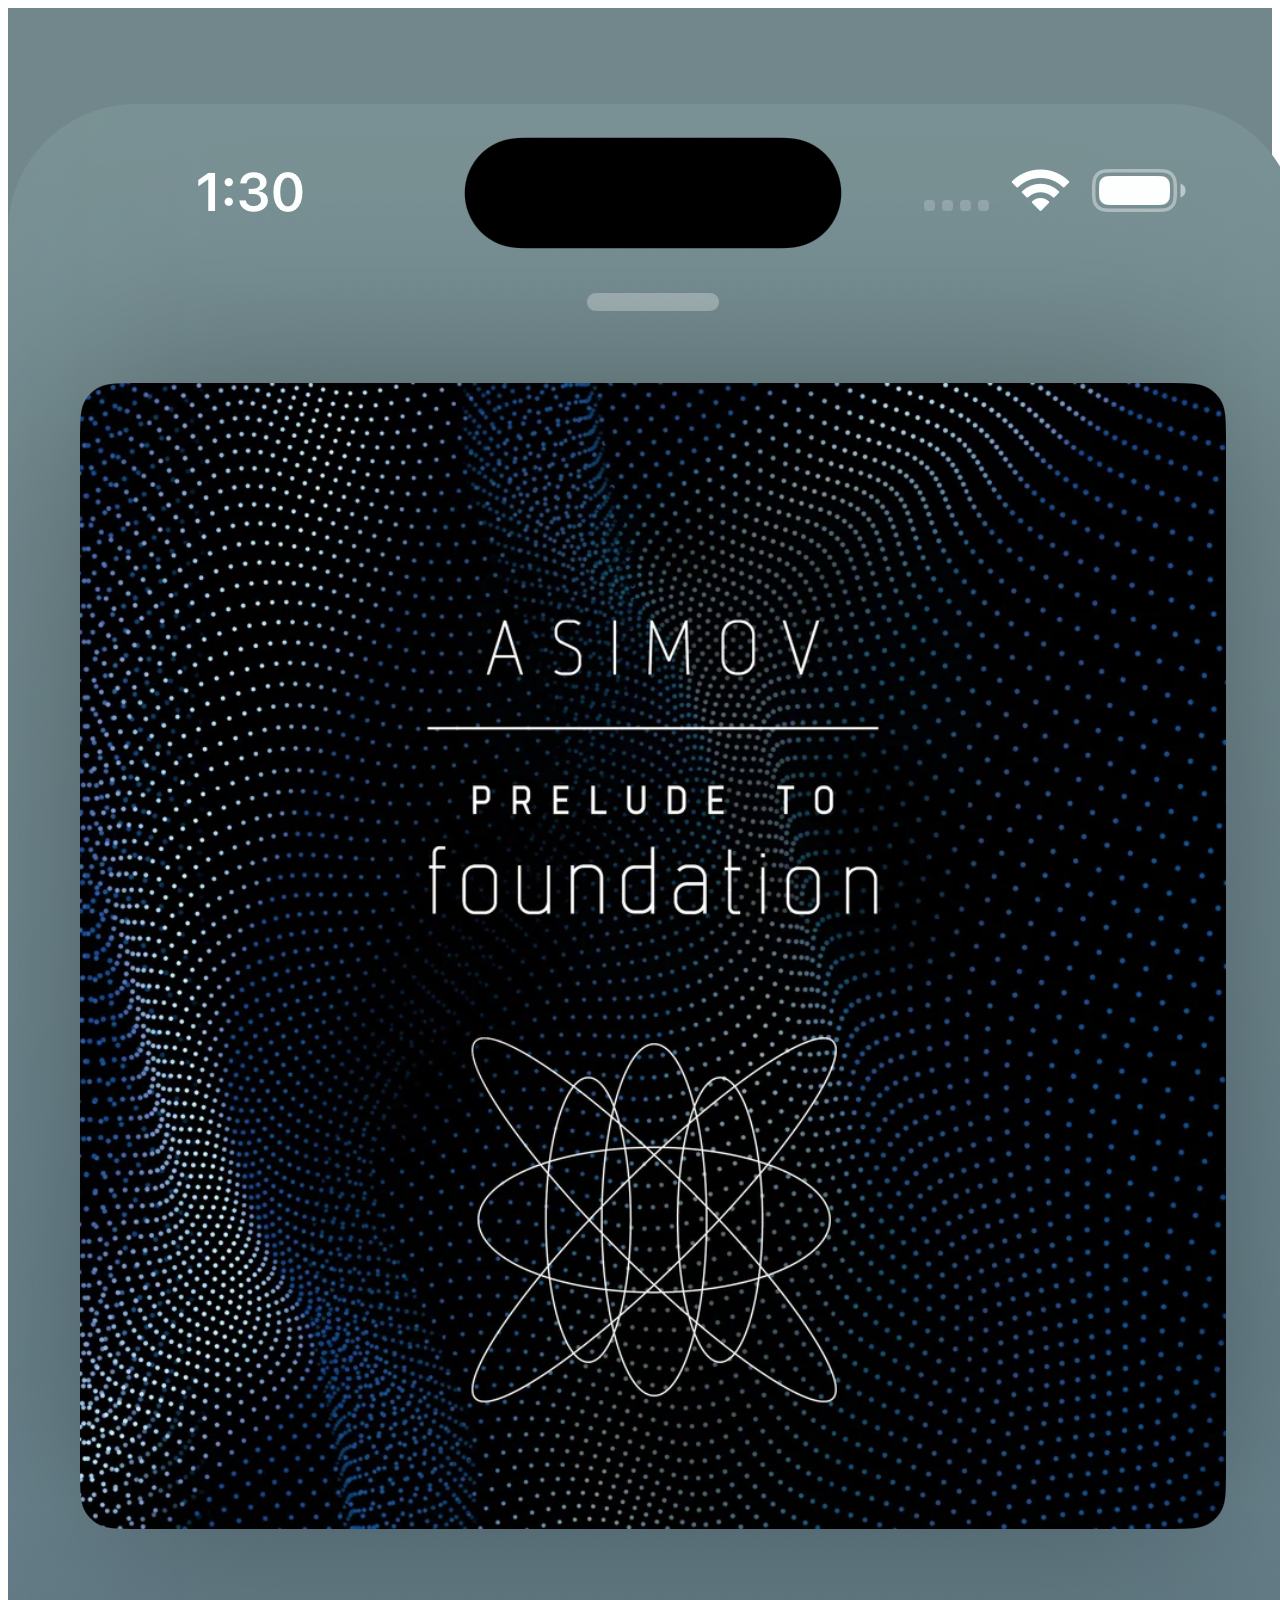
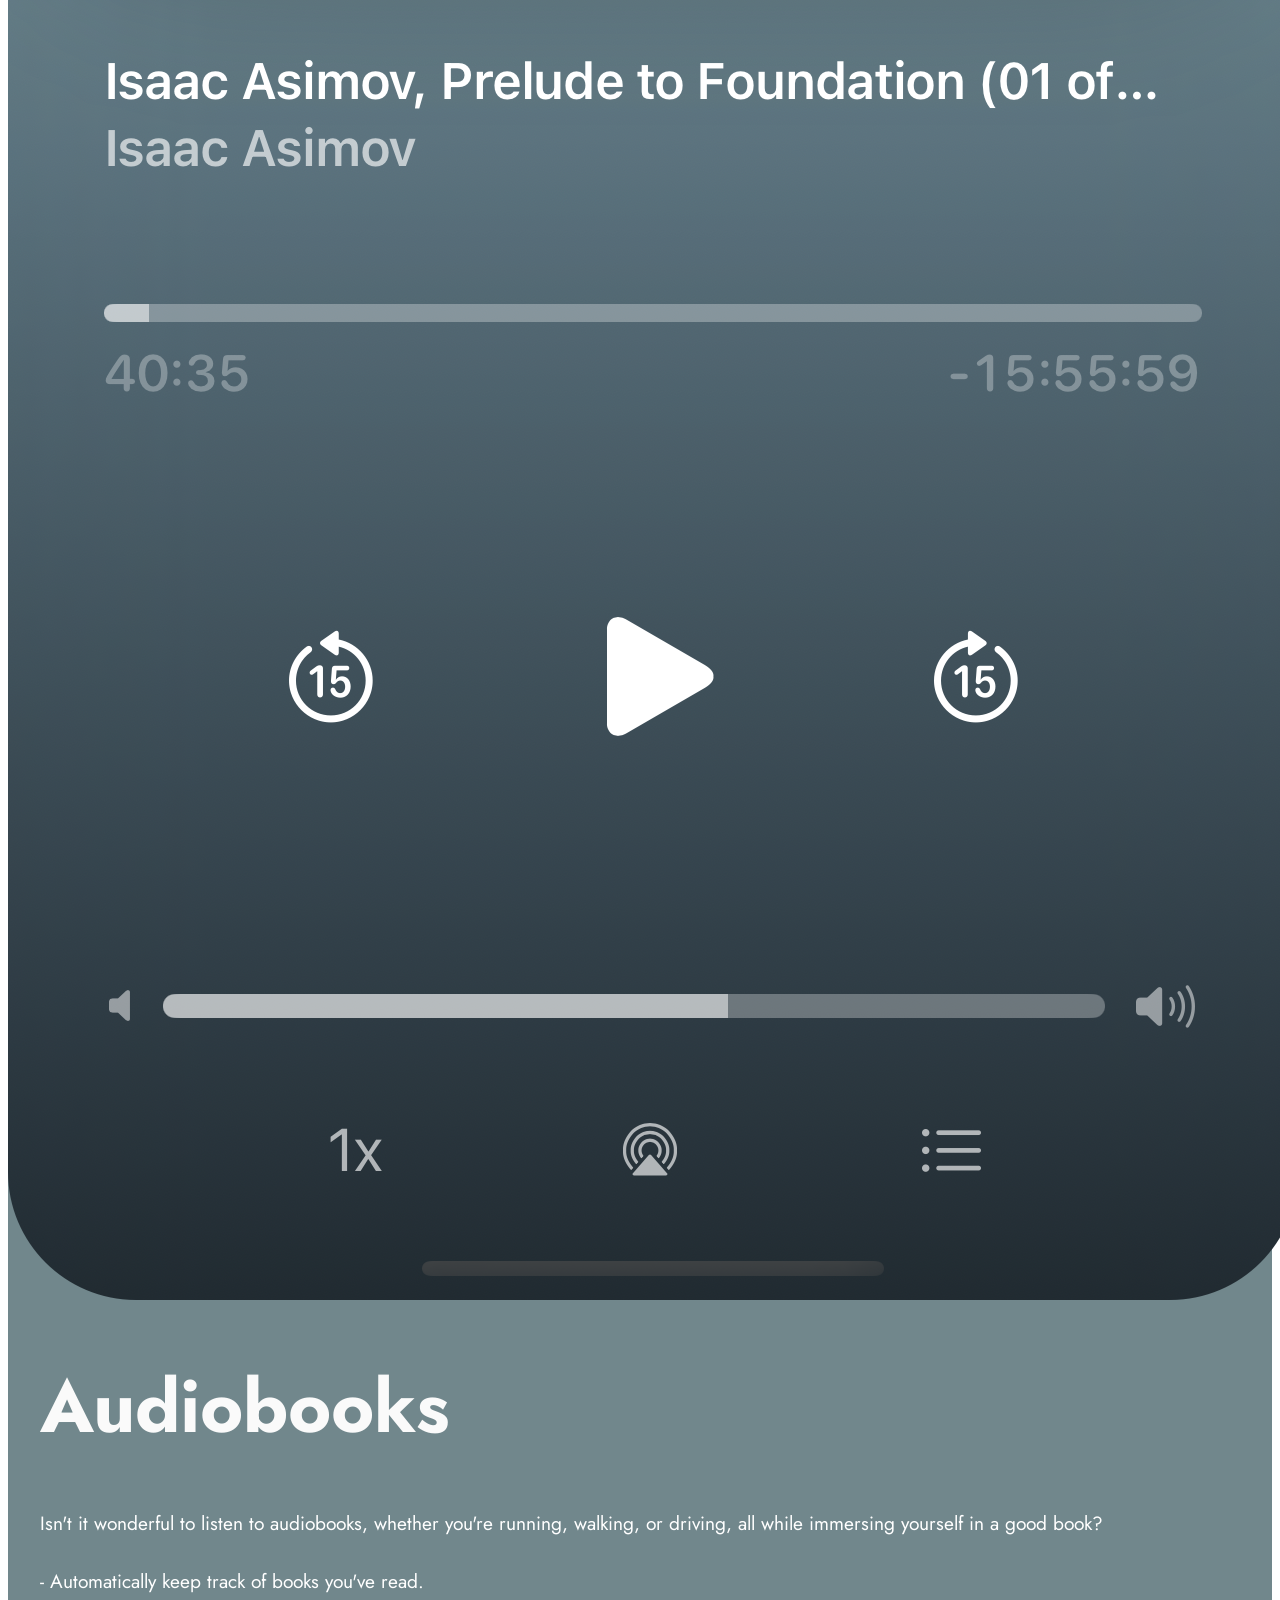
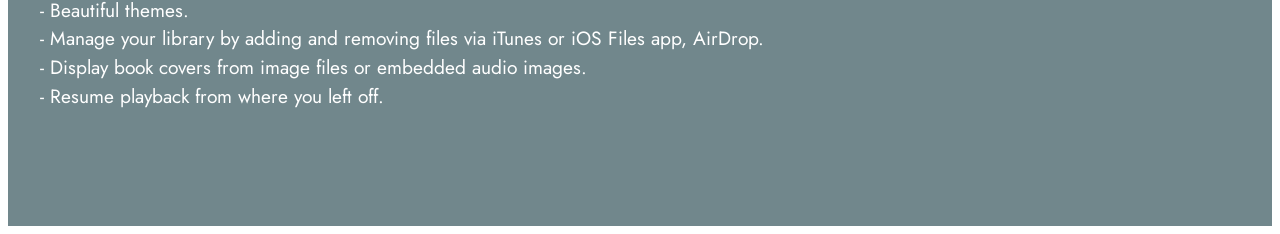
==== index.html @ d9edec8a "Init" ====
<!DOCTYPE html>
<html  >
<head>
  <!-- Site made with Mobirise Website Builder v5.8.4, https://mobirise.com -->
  <meta charset="UTF-8">
  <meta http-equiv="X-UA-Compatible" content="IE=edge">
  <meta name="generator" content="Mobirise v5.8.4, mobirise.com">
  <meta name="viewport" content="width=device-width, initial-scale=1, minimum-scale=1">
  <meta name="description" content="">


  <title>Audiobooks</title>
  <link rel="stylesheet" href="assets/bootstrap/css/bootstrap.min.css">
  <link rel="stylesheet" href="assets/bootstrap/css/bootstrap-grid.min.css">
  <link rel="stylesheet" href="assets/bootstrap/css/bootstrap-reboot.min.css">
  <link rel="stylesheet" href="assets/theme/css/style.css">
  <link rel="preload" href="https://fonts.googleapis.com/css2?family=Jost:ital,wght@0,400;0,700;1,400;1,700&display=swap&display=swap" as="style" onload="this.onload=null;this.rel='stylesheet'">
  <noscript><link rel="stylesheet" href="https://fonts.googleapis.com/css2?family=Jost:ital,wght@0,400;0,700;1,400;1,700&display=swap&display=swap"></noscript>
  <link rel="preload" as="style" href="assets/mobirise/css/mbr-additional.css"><link rel="stylesheet" href="assets/mobirise/css/mbr-additional.css" type="text/css">




</head>
<body>

  <section data-bs-version="5.1" class="header11 cid-tUPHdvhe14" id="header11-1">






    <div class="container">
        <div class="row justify-content-center">
            <div class="col-12 col-md-6 image-wrapper">
                <img class="w-100" src="assets/images/image-3.jpg" alt="Mobirise Website Builder">
            </div>
            <div class="col-12 col-md">
                <div class="text-wrapper text-center">
                    <h1 class="mbr-section-title mbr-fonts-style mb-3 display-1">
                        <strong>Audiobooks</strong></h1>
                    <p class="mbr-text mbr-fonts-style display-7">Isn't it wonderful to listen to audiobooks, whether you're running, walking, or driving, all while immersing yourself in a good book?<br><br>- Automatically keep track of books you've read.<br>- Beautiful themes.<br>- Manage your library by adding and removing files via iTunes or iOS Files app, AirDrop.<br>- Display book covers from image files or embedded audio images.<br>- Resume playback from where you left off.<br></p>

                </div>
            </div>
        </div>
    </div>
  </section>
  <script src="assets/bootstrap/js/bootstrap.bundle.min.js"></script>  <script src="assets/smoothscroll/smooth-scroll.js"></script>  <script src="assets/ytplayer/index.js"></script>  <script src="assets/theme/js/script.js"></script>


</body>
</html>
---- assets/mobirise/css/mbr-additional.css ----
body {
  font-family: Jost;
}
.display-1 {
  font-family: 'Jost', sans-serif;
  font-size: 4.6rem;
  line-height: 1.1;
}
.display-1 > .mbr-iconfont {
  font-size: 5.75rem;
}
.display-2 {
  font-family: 'Jost', sans-serif;
  font-size: 3rem;
  line-height: 1.1;
}
.display-2 > .mbr-iconfont {
  font-size: 3.75rem;
}
.display-4 {
  font-family: 'Jost', sans-serif;
  font-size: 1.1rem;
  line-height: 1.5;
}
.display-4 > .mbr-iconfont {
  font-size: 1.375rem;
}
.display-5 {
  font-family: 'Jost', sans-serif;
  font-size: 2rem;
  line-height: 1.5;
}
.display-5 > .mbr-iconfont {
  font-size: 2.5rem;
}
.display-7 {
  font-family: 'Jost', sans-serif;
  font-size: 1.2rem;
  line-height: 1.5;
}
.display-7 > .mbr-iconfont {
  font-size: 1.5rem;
}
/* ---- Fluid typography for mobile devices ---- */
/* 1.4 - font scale ratio ( bootstrap == 1.42857 ) */
/* 100vw - current viewport width */
/* (48 - 20)  48 == 48rem == 768px, 20 == 20rem == 320px(minimal supported viewport) */
/* 0.65 - min scale variable, may vary */
@media (max-width: 992px) {
  .display-1 {
    font-size: 3.68rem;
  }
}
@media (max-width: 768px) {
  .display-1 {
    font-size: 3.22rem;
    font-size: calc( 2.26rem + (4.6 - 2.26) * ((100vw - 20rem) / (48 - 20)));
    line-height: calc( 1.1 * (2.26rem + (4.6 - 2.26) * ((100vw - 20rem) / (48 - 20))));
  }
  .display-2 {
    font-size: 2.4rem;
    font-size: calc( 1.7rem + (3 - 1.7) * ((100vw - 20rem) / (48 - 20)));
    line-height: calc( 1.3 * (1.7rem + (3 - 1.7) * ((100vw - 20rem) / (48 - 20))));
  }
  .display-4 {
    font-size: 0.88rem;
    font-size: calc( 1.0350000000000001rem + (1.1 - 1.0350000000000001) * ((100vw - 20rem) / (48 - 20)));
    line-height: calc( 1.4 * (1.0350000000000001rem + (1.1 - 1.0350000000000001) * ((100vw - 20rem) / (48 - 20))));
  }
  .display-5 {
    font-size: 1.6rem;
    font-size: calc( 1.35rem + (2 - 1.35) * ((100vw - 20rem) / (48 - 20)));
    line-height: calc( 1.4 * (1.35rem + (2 - 1.35) * ((100vw - 20rem) / (48 - 20))));
  }
  .display-7 {
    font-size: 0.96rem;
    font-size: calc( 1.07rem + (1.2 - 1.07) * ((100vw - 20rem) / (48 - 20)));
    line-height: calc( 1.4 * (1.07rem + (1.2 - 1.07) * ((100vw - 20rem) / (48 - 20))));
  }
}
/* Buttons */
.btn {
  padding: 0.6rem 1.2rem;
  border-radius: 4px;
}
.btn-sm {
  padding: 0.6rem 1.2rem;
  border-radius: 4px;
}
.btn-md {
  padding: 0.6rem 1.2rem;
  border-radius: 4px;
}
.btn-lg {
  padding: 1rem 2.6rem;
  border-radius: 4px;
}
.bg-primary {
  background-color: #6592e6 !important;
}
.bg-success {
  background-color: #40b0bf !important;
}
.bg-info {
  background-color: #47b5ed !important;
}
.bg-warning {
  background-color: #ffe161 !important;
}
.bg-danger {
  background-color: #ff9966 !important;
}
.btn-primary,
.btn-primary:active {
  background-color: #6592e6 !important;
  border-color: #6592e6 !important;
  color: #ffffff !important;
  box-shadow: 0 2px 2px 0 rgba(0, 0, 0, 0.2);
}
.btn-primary:hover,
.btn-primary:focus,
.btn-primary.focus,
.btn-primary.active {
  color: #ffffff !important;
  background-color: #2260d2 !important;
  border-color: #2260d2 !important;
  box-shadow: 0 2px 5px 0 rgba(0, 0, 0, 0.2);
}
.btn-primary.disabled,
.btn-primary:disabled {
  color: #ffffff !important;
  background-color: #2260d2 !important;
  border-color: #2260d2 !important;
}
.btn-secondary,
.btn-secondary:active {
  background-color: #ff6666 !important;
  border-color: #ff6666 !important;
  color: #ffffff !important;
  box-shadow: 0 2px 2px 0 rgba(0, 0, 0, 0.2);
}
.btn-secondary:hover,
.btn-secondary:focus,
.btn-secondary.focus,
.btn-secondary.active {
  color: #ffffff !important;
  background-color: #ff0f0f !important;
  border-color: #ff0f0f !important;
  box-shadow: 0 2px 5px 0 rgba(0, 0, 0, 0.2);
}
.btn-secondary.disabled,
.btn-secondary:disabled {
  color: #ffffff !important;
  background-color: #ff0f0f !important;
  border-color: #ff0f0f !important;
}
.btn-info,
.btn-info:active {
  background-color: #47b5ed !important;
  border-color: #47b5ed !important;
  color: #ffffff !important;
  box-shadow: 0 2px 2px 0 rgba(0, 0, 0, 0.2);
}
.btn-info:hover,
.btn-info:focus,
.btn-info.focus,
.btn-info.active {
  color: #ffffff !important;
  background-color: #148cca !important;
  border-color: #148cca !important;
  box-shadow: 0 2px 5px 0 rgba(0, 0, 0, 0.2);
}
.btn-info.disabled,
.btn-info:disabled {
  color: #ffffff !important;
  background-color: #148cca !important;
  border-color: #148cca !important;
}
.btn-success,
.btn-success:active {
  background-color: #40b0bf !important;
  border-color: #40b0bf !important;
  color: #ffffff !important;
  box-shadow: 0 2px 2px 0 rgba(0, 0, 0, 0.2);
}
.btn-success:hover,
.btn-success:focus,
.btn-success.focus,
.btn-success.active {
  color: #ffffff !important;
  background-color: #2a747e !important;
  border-color: #2a747e !important;
  box-shadow: 0 2px 5px 0 rgba(0, 0, 0, 0.2);
}
.btn-success.disabled,
.btn-success:disabled {
  color: #ffffff !important;
  background-color: #2a747e !important;
  border-color: #2a747e !important;
}
.btn-warning,
.btn-warning:active {
  background-color: #ffe161 !important;
  border-color: #ffe161 !important;
  color: #614f00 !important;
  box-shadow: 0 2px 2px 0 rgba(0, 0, 0, 0.2);
}
.btn-warning:hover,
.btn-warning:focus,
.btn-warning.focus,
.btn-warning.active {
  color: #0a0800 !important;
  background-color: #ffd10a !important;
  border-color: #ffd10a !important;
  box-shadow: 0 2px 5px 0 rgba(0, 0, 0, 0.2);
}
.btn-warning.disabled,
.btn-warning:disabled {
  color: #614f00 !important;
  background-color: #ffd10a !important;
  border-color: #ffd10a !important;
}
.btn-danger,
.btn-danger:active {
  background-color: #ff9966 !important;
  border-color: #ff9966 !important;
  color: #ffffff !important;
  box-shadow: 0 2px 2px 0 rgba(0, 0, 0, 0.2);
}
.btn-danger:hover,
.btn-danger:focus,
.btn-danger.focus,
.btn-danger.active {
  color: #ffffff !important;
  background-color: #ff5f0f !important;
  border-color: #ff5f0f !important;
  box-shadow: 0 2px 5px 0 rgba(0, 0, 0, 0.2);
}
.btn-danger.disabled,
.btn-danger:disabled {
  color: #ffffff !important;
  background-color: #ff5f0f !important;
  border-color: #ff5f0f !important;
}
.btn-white,
.btn-white:active {
  background-color: #fafafa !important;
  border-color: #fafafa !important;
  color: #7a7a7a !important;
  box-shadow: 0 2px 2px 0 rgba(0, 0, 0, 0.2);
}
.btn-white:hover,
.btn-white:focus,
.btn-white.focus,
.btn-white.active {
  color: #4f4f4f !important;
  background-color: #cfcfcf !important;
  border-color: #cfcfcf !important;
  box-shadow: 0 2px 5px 0 rgba(0, 0, 0, 0.2);
}
.btn-white.disabled,
.btn-white:disabled {
  color: #7a7a7a !important;
  background-color: #cfcfcf !important;
  border-color: #cfcfcf !important;
}
.btn-black,
.btn-black:active {
  background-color: #232323 !important;
  border-color: #232323 !important;
  color: #ffffff !important;
  box-shadow: 0 2px 2px 0 rgba(0, 0, 0, 0.2);
}
.btn-black:hover,
.btn-black:focus,
.btn-black.focus,
.btn-black.active {
  color: #ffffff !important;
  background-color: #000000 !important;
  border-color: #000000 !important;
  box-shadow: 0 2px 5px 0 rgba(0, 0, 0, 0.2);
}
.btn-black.disabled,
.btn-black:disabled {
  color: #ffffff !important;
  background-color: #000000 !important;
  border-color: #000000 !important;
}
.btn-primary-outline,
.btn-primary-outline:active {
  background-color: transparent !important;
  border-color: transparent;
  color: #6592e6;
}
.btn-primary-outline:hover,
.btn-primary-outline:focus,
.btn-primary-outline.focus,
.btn-primary-outline.active {
  color: #2260d2 !important;
  background-color: transparent!important;
  border-color: transparent!important;
  box-shadow: none!important;
}
.btn-primary-outline.disabled,
.btn-primary-outline:disabled {
  color: #ffffff !important;
  background-color: #6592e6 !important;
  border-color: #6592e6 !important;
}
.btn-secondary-outline,
.btn-secondary-outline:active {
  background-color: transparent !important;
  border-color: transparent;
  color: #ff6666;
}
.btn-secondary-outline:hover,
.btn-secondary-outline:focus,
.btn-secondary-outline.focus,
.btn-secondary-outline.active {
  color: #ff0f0f !important;
  background-color: transparent!important;
  border-color: transparent!important;
  box-shadow: none!important;
}
.btn-secondary-outline.disabled,
.btn-secondary-outline:disabled {
  color: #ffffff !important;
  background-color: #ff6666 !important;
  border-color: #ff6666 !important;
}
.btn-info-outline,
.btn-info-outline:active {
  background-color: transparent !important;
  border-color: transparent;
  color: #47b5ed;
}
.btn-info-outline:hover,
.btn-info-outline:focus,
.btn-info-outline.focus,
.btn-info-outline.active {
  color: #148cca !important;
  background-color: transparent!important;
  border-color: transparent!important;
  box-shadow: none!important;
}
.btn-info-outline.disabled,
.btn-info-outline:disabled {
  color: #ffffff !important;
  background-color: #47b5ed !important;
  border-color: #47b5ed !important;
}
.btn-success-outline,
.btn-success-outline:active {
  background-color: transparent !important;
  border-color: transparent;
  color: #40b0bf;
}
.btn-success-outline:hover,
.btn-success-outline:focus,
.btn-success-outline.focus,
.btn-success-outline.active {
  color: #2a747e !important;
  background-color: transparent!important;
  border-color: transparent!important;
  box-shadow: none!important;
}
.btn-success-outline.disabled,
.btn-success-outline:disabled {
  color: #ffffff !important;
  background-color: #40b0bf !important;
  border-color: #40b0bf !important;
}
.btn-warning-outline,
.btn-warning-outline:active {
  background-color: transparent !important;
  border-color: transparent;
  color: #ffe161;
}
.btn-warning-outline:hover,
.btn-warning-outline:focus,
.btn-warning-outline.focus,
.btn-warning-outline.active {
  color: #ffd10a !important;
  background-color: transparent!important;
  border-color: transparent!important;
  box-shadow: none!important;
}
.btn-warning-outline.disabled,
.btn-warning-outline:disabled {
  color: #614f00 !important;
  background-color: #ffe161 !important;
  border-color: #ffe161 !important;
}
.btn-danger-outline,
.btn-danger-outline:active {
  background-color: transparent !important;
  border-color: transparent;
  color: #ff9966;
}
.btn-danger-outline:hover,
.btn-danger-outline:focus,
.btn-danger-outline.focus,
.btn-danger-outline.active {
  color: #ff5f0f !important;
  background-color: transparent!important;
  border-color: transparent!important;
  box-shadow: none!important;
}
.btn-danger-outline.disabled,
.btn-danger-outline:disabled {
  color: #ffffff !important;
  background-color: #ff9966 !important;
  border-color: #ff9966 !important;
}
.btn-black-outline,
.btn-black-outline:active {
  background-color: transparent !important;
  border-color: transparent;
  color: #232323;
}
.btn-black-outline:hover,
.btn-black-outline:focus,
.btn-black-outline.focus,
.btn-black-outline.active {
  color: #000000 !important;
  background-color: transparent!important;
  border-color: transparent!important;
  box-shadow: none!important;
}
.btn-black-outline.disabled,
.btn-black-outline:disabled {
  color: #ffffff !important;
  background-color: #232323 !important;
  border-color: #232323 !important;
}
.btn-white-outline,
.btn-white-outline:active {
  background-color: transparent !important;
  border-color: transparent;
  color: #fafafa;
}
.btn-white-outline:hover,
.btn-white-outline:focus,
.btn-white-outline.focus,
.btn-white-outline.active {
  color: #cfcfcf !important;
  background-color: transparent!important;
  border-color: transparent!important;
  box-shadow: none!important;
}
.btn-white-outline.disabled,
.btn-white-outline:disabled {
  color: #7a7a7a !important;
  background-color: #fafafa !important;
  border-color: #fafafa !important;
}
.text-primary {
  color: #6592e6 !important;
}
.text-secondary {
  color: #ff6666 !important;
}
.text-success {
  color: #40b0bf !important;
}
.text-info {
  color: #47b5ed !important;
}
.text-warning {
  color: #ffe161 !important;
}
.text-danger {
  color: #ff9966 !important;
}
.text-white {
  color: #fafafa !important;
}
.text-black {
  color: #232323 !important;
}
a.text-primary:hover,
a.text-primary:focus,
a.text-primary.active {
  color: #205ac5 !important;
}
a.text-secondary:hover,
a.text-secondary:focus,
a.text-secondary.active {
  color: #ff0000 !important;
}
a.text-success:hover,
a.text-success:focus,
a.text-success.active {
  color: #266a73 !important;
}
a.text-info:hover,
a.text-info:focus,
a.text-info.active {
  color: #1283bc !important;
}
a.text-warning:hover,
a.text-warning:focus,
a.text-warning.active {
  color: #facb00 !important;
}
a.text-danger:hover,
a.text-danger:focus,
a.text-danger.active {
  color: #ff5500 !important;
}
a.text-white:hover,
a.text-white:focus,
a.text-white.active {
  color: #c7c7c7 !important;
}
a.text-black:hover,
a.text-black:focus,
a.text-black.active {
  color: #000000 !important;
}
a[class*="text-"]:not(.nav-link):not(.dropdown-item):not([role]):not(.navbar-caption) {
  position: relative;
  background-image: transparent;
  background-size: 10000px 2px;
  background-repeat: no-repeat;
  background-position: 0px 1.2em;
  background-position: -10000px 1.2em;
}
a[class*="text-"]:not(.nav-link):not(.dropdown-item):not([role]):not(.navbar-caption):hover {
  transition: background-position 2s ease-in-out;
  background-image: linear-gradient(currentColor 50%, currentColor 50%);
  background-position: 0px 1.2em;
}
.nav-tabs .nav-link.active {
  color: #6592e6;
}
.nav-tabs .nav-link:not(.active) {
  color: #232323;
}
.alert-success {
  background-color: #70c770;
}
.alert-info {
  background-color: #47b5ed;
}
.alert-warning {
  background-color: #ffe161;
}
.alert-danger {
  background-color: #ff9966;
}
.mbr-gallery-filter li.active .btn {
  background-color: #6592e6;
  border-color: #6592e6;
  color: #ffffff;
}
.mbr-gallery-filter li.active .btn:focus {
  box-shadow: none;
}
a,
a:hover {
  color: #6592e6;
}
.mbr-plan-header.bg-primary .mbr-plan-subtitle,
.mbr-plan-header.bg-primary .mbr-plan-price-desc {
  color: #ffffff;
}
.mbr-plan-header.bg-success .mbr-plan-subtitle,
.mbr-plan-header.bg-success .mbr-plan-price-desc {
  color: #a0d8df;
}
.mbr-plan-header.bg-info .mbr-plan-subtitle,
.mbr-plan-header.bg-info .mbr-plan-price-desc {
  color: #ffffff;
}
.mbr-plan-header.bg-warning .mbr-plan-subtitle,
.mbr-plan-header.bg-warning .mbr-plan-price-desc {
  color: #ffffff;
}
.mbr-plan-header.bg-danger .mbr-plan-subtitle,
.mbr-plan-header.bg-danger .mbr-plan-price-desc {
  color: #ffffff;
}
/* Scroll to top button*/
.scrollToTop_wraper {
  display: none;
}
.form-control {
  font-family: 'Jost', sans-serif;
  font-size: 1.1rem;
  line-height: 1.5;
  font-weight: 400;
}
.form-control > .mbr-iconfont {
  font-size: 1.375rem;
}
.form-control:hover,
.form-control:focus {
  box-shadow: rgba(0, 0, 0, 0.07) 0px 1px 1px 0px, rgba(0, 0, 0, 0.07) 0px 1px 3px 0px, rgba(0, 0, 0, 0.03) 0px 0px 0px 1px;
  border-color: #6592e6 !important;
}
.form-control:-webkit-input-placeholder {
  font-family: 'Jost', sans-serif;
  font-size: 1.1rem;
  line-height: 1.5;
  font-weight: 400;
}
.form-control:-webkit-input-placeholder > .mbr-iconfont {
  font-size: 1.375rem;
}
blockquote {
  border-color: #6592e6;
}
/* Forms */
.jq-selectbox li:hover,
.jq-selectbox li.selected {
  background-color: #6592e6;
  color: #ffffff;
}
.jq-number__spin {
  transition: 0.25s ease;
}
.jq-number__spin:hover {
  border-color: #6592e6;
}
.jq-selectbox .jq-selectbox__trigger-arrow,
.jq-number__spin.minus:after,
.jq-number__spin.plus:after {
  transition: 0.4s;
  border-top-color: #353535;
  border-bottom-color: #353535;
}
.jq-selectbox:hover .jq-selectbox__trigger-arrow,
.jq-number__spin.minus:hover:after,
.jq-number__spin.plus:hover:after {
  border-top-color: #6592e6;
  border-bottom-color: #6592e6;
}
.xdsoft_datetimepicker .xdsoft_calendar td.xdsoft_default,
.xdsoft_datetimepicker .xdsoft_calendar td.xdsoft_current,
.xdsoft_datetimepicker .xdsoft_timepicker .xdsoft_time_box > div > div.xdsoft_current {
  color: #ffffff !important;
  background-color: #6592e6 !important;
  box-shadow: none !important;
}
.xdsoft_datetimepicker .xdsoft_calendar td:hover,
.xdsoft_datetimepicker .xdsoft_timepicker .xdsoft_time_box > div > div:hover {
  color: #000000 !important;
  background: #ff6666 !important;
  box-shadow: none !important;
}
.lazy-bg {
  background-image: none !important;
}
.lazy-placeholder:not(section),
.lazy-none {
  display: block;
  position: relative;
  padding-bottom: 56.25%;
  width: 100%;
  height: auto;
}
iframe.lazy-placeholder,
.lazy-placeholder:after {
  content: '';
  position: absolute;
  width: 200px;
  height: 200px;
  background: transparent no-repeat center;
  background-size: contain;
  top: 50%;
  left: 50%;
  transform: translateX(-50%) translateY(-50%);
  background-image: url("data:image/svg+xml;charset=UTF-8,%3csvg width='32' height='32' viewBox='0 0 64 64' xmlns='http://www.w3.org/2000/svg' stroke='%236592e6' %3e%3cg fill='none' fill-rule='evenodd'%3e%3cg transform='translate(16 16)' stroke-width='2'%3e%3ccircle stroke-opacity='.5' cx='16' cy='16' r='16'/%3e%3cpath d='M32 16c0-9.94-8.06-16-16-16'%3e%3canimateTransform attributeName='transform' type='rotate' from='0 16 16' to='360 16 16' dur='1s' repeatCount='indefinite'/%3e%3c/path%3e%3c/g%3e%3c/g%3e%3c/svg%3e");
}
section.lazy-placeholder:after {
  opacity: 0.5;
}
body {
  overflow-x: hidden;
}
a {
  transition: color 0.6s;
}
.cid-tUPHdvhe14 {
  padding-top: 6rem;
  padding-bottom: 6rem;
  background-color: #71878c;
}
.cid-tUPHdvhe14 .mbr-fallback-image.disabled {
  display: none;
}
.cid-tUPHdvhe14 .mbr-fallback-image {
  display: block;
  background-size: cover;
  background-position: center center;
  width: 100%;
  height: 100%;
  position: absolute;
  top: 0;
}
.cid-tUPHdvhe14 .row {
  align-items: center;
}
@media (max-width: 991px) {
  .cid-tUPHdvhe14 .image-wrapper {
    padding: 1rem;
  }
}
@media (min-width: 992px) {
  .cid-tUPHdvhe14 .text-wrapper {
    padding: 0 2rem;
  }
}
.cid-tUPHdvhe14 .mbr-text,
.cid-tUPHdvhe14 .mbr-section-btn {
  text-align: left;
  color: #ffffff;
}
.cid-tUPHdvhe14 .mbr-section-title {
  color: #fafafa;
}
---- assets/mobirise/css/mbr-additional.css ----
body {
  font-family: Jost;
}
.display-1 {
  font-family: 'Jost', sans-serif;
  font-size: 4.6rem;
  line-height: 1.1;
}
.display-1 > .mbr-iconfont {
  font-size: 5.75rem;
}
.display-2 {
  font-family: 'Jost', sans-serif;
  font-size: 3rem;
  line-height: 1.1;
}
.display-2 > .mbr-iconfont {
  font-size: 3.75rem;
}
.display-4 {
  font-family: 'Jost', sans-serif;
  font-size: 1.1rem;
  line-height: 1.5;
}
.display-4 > .mbr-iconfont {
  font-size: 1.375rem;
}
.display-5 {
  font-family: 'Jost', sans-serif;
  font-size: 2rem;
  line-height: 1.5;
}
.display-5 > .mbr-iconfont {
  font-size: 2.5rem;
}
.display-7 {
  font-family: 'Jost', sans-serif;
  font-size: 1.2rem;
  line-height: 1.5;
}
.display-7 > .mbr-iconfont {
  font-size: 1.5rem;
}
/* ---- Fluid typography for mobile devices ---- */
/* 1.4 - font scale ratio ( bootstrap == 1.42857 ) */
/* 100vw - current viewport width */
/* (48 - 20)  48 == 48rem == 768px, 20 == 20rem == 320px(minimal supported viewport) */
/* 0.65 - min scale variable, may vary */
@media (max-width: 992px) {
  .display-1 {
    font-size: 3.68rem;
  }
}
@media (max-width: 768px) {
  .display-1 {
    font-size: 3.22rem;
    font-size: calc( 2.26rem + (4.6 - 2.26) * ((100vw - 20rem) / (48 - 20)));
    line-height: calc( 1.1 * (2.26rem + (4.6 - 2.26) * ((100vw - 20rem) / (48 - 20))));
  }
  .display-2 {
    font-size: 2.4rem;
    font-size: calc( 1.7rem + (3 - 1.7) * ((100vw - 20rem) / (48 - 20)));
    line-height: calc( 1.3 * (1.7rem + (3 - 1.7) * ((100vw - 20rem) / (48 - 20))));
  }
  .display-4 {
    font-size: 0.88rem;
    font-size: calc( 1.0350000000000001rem + (1.1 - 1.0350000000000001) * ((100vw - 20rem) / (48 - 20)));
    line-height: calc( 1.4 * (1.0350000000000001rem + (1.1 - 1.0350000000000001) * ((100vw - 20rem) / (48 - 20))));
  }
  .display-5 {
    font-size: 1.6rem;
    font-size: calc( 1.35rem + (2 - 1.35) * ((100vw - 20rem) / (48 - 20)));
    line-height: calc( 1.4 * (1.35rem + (2 - 1.35) * ((100vw - 20rem) / (48 - 20))));
  }
  .display-7 {
    font-size: 0.96rem;
    font-size: calc( 1.07rem + (1.2 - 1.07) * ((100vw - 20rem) / (48 - 20)));
    line-height: calc( 1.4 * (1.07rem + (1.2 - 1.07) * ((100vw - 20rem) / (48 - 20))));
  }
}
/* Buttons */
.btn {
  padding: 0.6rem 1.2rem;
  border-radius: 4px;
}
.btn-sm {
  padding: 0.6rem 1.2rem;
  border-radius: 4px;
}
.btn-md {
  padding: 0.6rem 1.2rem;
  border-radius: 4px;
}
.btn-lg {
  padding: 1rem 2.6rem;
  border-radius: 4px;
}
.bg-primary {
  background-color: #6592e6 !important;
}
.bg-success {
  background-color: #40b0bf !important;
}
.bg-info {
  background-color: #47b5ed !important;
}
.bg-warning {
  background-color: #ffe161 !important;
}
.bg-danger {
  background-color: #ff9966 !important;
}
.btn-primary,
.btn-primary:active {
  background-color: #6592e6 !important;
  border-color: #6592e6 !important;
  color: #ffffff !important;
  box-shadow: 0 2px 2px 0 rgba(0, 0, 0, 0.2);
}
.btn-primary:hover,
.btn-primary:focus,
.btn-primary.focus,
.btn-primary.active {
  color: #ffffff !important;
  background-color: #2260d2 !important;
  border-color: #2260d2 !important;
  box-shadow: 0 2px 5px 0 rgba(0, 0, 0, 0.2);
}
.btn-primary.disabled,
.btn-primary:disabled {
  color: #ffffff !important;
  background-color: #2260d2 !important;
  border-color: #2260d2 !important;
}
.btn-secondary,
.btn-secondary:active {
  background-color: #ff6666 !important;
  border-color: #ff6666 !important;
  color: #ffffff !important;
  box-shadow: 0 2px 2px 0 rgba(0, 0, 0, 0.2);
}
.btn-secondary:hover,
.btn-secondary:focus,
.btn-secondary.focus,
.btn-secondary.active {
  color: #ffffff !important;
  background-color: #ff0f0f !important;
  border-color: #ff0f0f !important;
  box-shadow: 0 2px 5px 0 rgba(0, 0, 0, 0.2);
}
.btn-secondary.disabled,
.btn-secondary:disabled {
  color: #ffffff !important;
  background-color: #ff0f0f !important;
  border-color: #ff0f0f !important;
}
.btn-info,
.btn-info:active {
  background-color: #47b5ed !important;
  border-color: #47b5ed !important;
  color: #ffffff !important;
  box-shadow: 0 2px 2px 0 rgba(0, 0, 0, 0.2);
}
.btn-info:hover,
.btn-info:focus,
.btn-info.focus,
.btn-info.active {
  color: #ffffff !important;
  background-color: #148cca !important;
  border-color: #148cca !important;
  box-shadow: 0 2px 5px 0 rgba(0, 0, 0, 0.2);
}
.btn-info.disabled,
.btn-info:disabled {
  color: #ffffff !important;
  background-color: #148cca !important;
  border-color: #148cca !important;
}
.btn-success,
.btn-success:active {
  background-color: #40b0bf !important;
  border-color: #40b0bf !important;
  color: #ffffff !important;
  box-shadow: 0 2px 2px 0 rgba(0, 0, 0, 0.2);
}
.btn-success:hover,
.btn-success:focus,
.btn-success.focus,
.btn-success.active {
  color: #ffffff !important;
  background-color: #2a747e !important;
  border-color: #2a747e !important;
  box-shadow: 0 2px 5px 0 rgba(0, 0, 0, 0.2);
}
.btn-success.disabled,
.btn-success:disabled {
  color: #ffffff !important;
  background-color: #2a747e !important;
  border-color: #2a747e !important;
}
.btn-warning,
.btn-warning:active {
  background-color: #ffe161 !important;
  border-color: #ffe161 !important;
  color: #614f00 !important;
  box-shadow: 0 2px 2px 0 rgba(0, 0, 0, 0.2);
}
.btn-warning:hover,
.btn-warning:focus,
.btn-warning.focus,
.btn-warning.active {
  color: #0a0800 !important;
  background-color: #ffd10a !important;
  border-color: #ffd10a !important;
  box-shadow: 0 2px 5px 0 rgba(0, 0, 0, 0.2);
}
.btn-warning.disabled,
.btn-warning:disabled {
  color: #614f00 !important;
  background-color: #ffd10a !important;
  border-color: #ffd10a !important;
}
.btn-danger,
.btn-danger:active {
  background-color: #ff9966 !important;
  border-color: #ff9966 !important;
  color: #ffffff !important;
  box-shadow: 0 2px 2px 0 rgba(0, 0, 0, 0.2);
}
.btn-danger:hover,
.btn-danger:focus,
.btn-danger.focus,
.btn-danger.active {
  color: #ffffff !important;
  background-color: #ff5f0f !important;
  border-color: #ff5f0f !important;
  box-shadow: 0 2px 5px 0 rgba(0, 0, 0, 0.2);
}
.btn-danger.disabled,
.btn-danger:disabled {
  color: #ffffff !important;
  background-color: #ff5f0f !important;
  border-color: #ff5f0f !important;
}
.btn-white,
.btn-white:active {
  background-color: #fafafa !important;
  border-color: #fafafa !important;
  color: #7a7a7a !important;
  box-shadow: 0 2px 2px 0 rgba(0, 0, 0, 0.2);
}
.btn-white:hover,
.btn-white:focus,
.btn-white.focus,
.btn-white.active {
  color: #4f4f4f !important;
  background-color: #cfcfcf !important;
  border-color: #cfcfcf !important;
  box-shadow: 0 2px 5px 0 rgba(0, 0, 0, 0.2);
}
.btn-white.disabled,
.btn-white:disabled {
  color: #7a7a7a !important;
  background-color: #cfcfcf !important;
  border-color: #cfcfcf !important;
}
.btn-black,
.btn-black:active {
  background-color: #232323 !important;
  border-color: #232323 !important;
  color: #ffffff !important;
  box-shadow: 0 2px 2px 0 rgba(0, 0, 0, 0.2);
}
.btn-black:hover,
.btn-black:focus,
.btn-black.focus,
.btn-black.active {
  color: #ffffff !important;
  background-color: #000000 !important;
  border-color: #000000 !important;
  box-shadow: 0 2px 5px 0 rgba(0, 0, 0, 0.2);
}
.btn-black.disabled,
.btn-black:disabled {
  color: #ffffff !important;
  background-color: #000000 !important;
  border-color: #000000 !important;
}
.btn-primary-outline,
.btn-primary-outline:active {
  background-color: transparent !important;
  border-color: transparent;
  color: #6592e6;
}
.btn-primary-outline:hover,
.btn-primary-outline:focus,
.btn-primary-outline.focus,
.btn-primary-outline.active {
  color: #2260d2 !important;
  background-color: transparent!important;
  border-color: transparent!important;
  box-shadow: none!important;
}
.btn-primary-outline.disabled,
.btn-primary-outline:disabled {
  color: #ffffff !important;
  background-color: #6592e6 !important;
  border-color: #6592e6 !important;
}
.btn-secondary-outline,
.btn-secondary-outline:active {
  background-color: transparent !important;
  border-color: transparent;
  color: #ff6666;
}
.btn-secondary-outline:hover,
.btn-secondary-outline:focus,
.btn-secondary-outline.focus,
.btn-secondary-outline.active {
  color: #ff0f0f !important;
  background-color: transparent!important;
  border-color: transparent!important;
  box-shadow: none!important;
}
.btn-secondary-outline.disabled,
.btn-secondary-outline:disabled {
  color: #ffffff !important;
  background-color: #ff6666 !important;
  border-color: #ff6666 !important;
}
.btn-info-outline,
.btn-info-outline:active {
  background-color: transparent !important;
  border-color: transparent;
  color: #47b5ed;
}
.btn-info-outline:hover,
.btn-info-outline:focus,
.btn-info-outline.focus,
.btn-info-outline.active {
  color: #148cca !important;
  background-color: transparent!important;
  border-color: transparent!important;
  box-shadow: none!important;
}
.btn-info-outline.disabled,
.btn-info-outline:disabled {
  color: #ffffff !important;
  background-color: #47b5ed !important;
  border-color: #47b5ed !important;
}
.btn-success-outline,
.btn-success-outline:active {
  background-color: transparent !important;
  border-color: transparent;
  color: #40b0bf;
}
.btn-success-outline:hover,
.btn-success-outline:focus,
.btn-success-outline.focus,
.btn-success-outline.active {
  color: #2a747e !important;
  background-color: transparent!important;
  border-color: transparent!important;
  box-shadow: none!important;
}
.btn-success-outline.disabled,
.btn-success-outline:disabled {
  color: #ffffff !important;
  background-color: #40b0bf !important;
  border-color: #40b0bf !important;
}
.btn-warning-outline,
.btn-warning-outline:active {
  background-color: transparent !important;
  border-color: transparent;
  color: #ffe161;
}
.btn-warning-outline:hover,
.btn-warning-outline:focus,
.btn-warning-outline.focus,
.btn-warning-outline.active {
  color: #ffd10a !important;
  background-color: transparent!important;
  border-color: transparent!important;
  box-shadow: none!important;
}
.btn-warning-outline.disabled,
.btn-warning-outline:disabled {
  color: #614f00 !important;
  background-color: #ffe161 !important;
  border-color: #ffe161 !important;
}
.btn-danger-outline,
.btn-danger-outline:active {
  background-color: transparent !important;
  border-color: transparent;
  color: #ff9966;
}
.btn-danger-outline:hover,
.btn-danger-outline:focus,
.btn-danger-outline.focus,
.btn-danger-outline.active {
  color: #ff5f0f !important;
  background-color: transparent!important;
  border-color: transparent!important;
  box-shadow: none!important;
}
.btn-danger-outline.disabled,
.btn-danger-outline:disabled {
  color: #ffffff !important;
  background-color: #ff9966 !important;
  border-color: #ff9966 !important;
}
.btn-black-outline,
.btn-black-outline:active {
  background-color: transparent !important;
  border-color: transparent;
  color: #232323;
}
.btn-black-outline:hover,
.btn-black-outline:focus,
.btn-black-outline.focus,
.btn-black-outline.active {
  color: #000000 !important;
  background-color: transparent!important;
  border-color: transparent!important;
  box-shadow: none!important;
}
.btn-black-outline.disabled,
.btn-black-outline:disabled {
  color: #ffffff !important;
  background-color: #232323 !important;
  border-color: #232323 !important;
}
.btn-white-outline,
.btn-white-outline:active {
  background-color: transparent !important;
  border-color: transparent;
  color: #fafafa;
}
.btn-white-outline:hover,
.btn-white-outline:focus,
.btn-white-outline.focus,
.btn-white-outline.active {
  color: #cfcfcf !important;
  background-color: transparent!important;
  border-color: transparent!important;
  box-shadow: none!important;
}
.btn-white-outline.disabled,
.btn-white-outline:disabled {
  color: #7a7a7a !important;
  background-color: #fafafa !important;
  border-color: #fafafa !important;
}
.text-primary {
  color: #6592e6 !important;
}
.text-secondary {
  color: #ff6666 !important;
}
.text-success {
  color: #40b0bf !important;
}
.text-info {
  color: #47b5ed !important;
}
.text-warning {
  color: #ffe161 !important;
}
.text-danger {
  color: #ff9966 !important;
}
.text-white {
  color: #fafafa !important;
}
.text-black {
  color: #232323 !important;
}
a.text-primary:hover,
a.text-primary:focus,
a.text-primary.active {
  color: #205ac5 !important;
}
a.text-secondary:hover,
a.text-secondary:focus,
a.text-secondary.active {
  color: #ff0000 !important;
}
a.text-success:hover,
a.text-success:focus,
a.text-success.active {
  color: #266a73 !important;
}
a.text-info:hover,
a.text-info:focus,
a.text-info.active {
  color: #1283bc !important;
}
a.text-warning:hover,
a.text-warning:focus,
a.text-warning.active {
  color: #facb00 !important;
}
a.text-danger:hover,
a.text-danger:focus,
a.text-danger.active {
  color: #ff5500 !important;
}
a.text-white:hover,
a.text-white:focus,
a.text-white.active {
  color: #c7c7c7 !important;
}
a.text-black:hover,
a.text-black:focus,
a.text-black.active {
  color: #000000 !important;
}
a[class*="text-"]:not(.nav-link):not(.dropdown-item):not([role]):not(.navbar-caption) {
  position: relative;
  background-image: transparent;
  background-size: 10000px 2px;
  background-repeat: no-repeat;
  background-position: 0px 1.2em;
  background-position: -10000px 1.2em;
}
a[class*="text-"]:not(.nav-link):not(.dropdown-item):not([role]):not(.navbar-caption):hover {
  transition: background-position 2s ease-in-out;
  background-image: linear-gradient(currentColor 50%, currentColor 50%);
  background-position: 0px 1.2em;
}
.nav-tabs .nav-link.active {
  color: #6592e6;
}
.nav-tabs .nav-link:not(.active) {
  color: #232323;
}
.alert-success {
  background-color: #70c770;
}
.alert-info {
  background-color: #47b5ed;
}
.alert-warning {
  background-color: #ffe161;
}
.alert-danger {
  background-color: #ff9966;
}
.mbr-gallery-filter li.active .btn {
  background-color: #6592e6;
  border-color: #6592e6;
  color: #ffffff;
}
.mbr-gallery-filter li.active .btn:focus {
  box-shadow: none;
}
a,
a:hover {
  color: #6592e6;
}
.mbr-plan-header.bg-primary .mbr-plan-subtitle,
.mbr-plan-header.bg-primary .mbr-plan-price-desc {
  color: #ffffff;
}
.mbr-plan-header.bg-success .mbr-plan-subtitle,
.mbr-plan-header.bg-success .mbr-plan-price-desc {
  color: #a0d8df;
}
.mbr-plan-header.bg-info .mbr-plan-subtitle,
.mbr-plan-header.bg-info .mbr-plan-price-desc {
  color: #ffffff;
}
.mbr-plan-header.bg-warning .mbr-plan-subtitle,
.mbr-plan-header.bg-warning .mbr-plan-price-desc {
  color: #ffffff;
}
.mbr-plan-header.bg-danger .mbr-plan-subtitle,
.mbr-plan-header.bg-danger .mbr-plan-price-desc {
  color: #ffffff;
}
/* Scroll to top button*/
.scrollToTop_wraper {
  display: none;
}
.form-control {
  font-family: 'Jost', sans-serif;
  font-size: 1.1rem;
  line-height: 1.5;
  font-weight: 400;
}
.form-control > .mbr-iconfont {
  font-size: 1.375rem;
}
.form-control:hover,
.form-control:focus {
  box-shadow: rgba(0, 0, 0, 0.07) 0px 1px 1px 0px, rgba(0, 0, 0, 0.07) 0px 1px 3px 0px, rgba(0, 0, 0, 0.03) 0px 0px 0px 1px;
  border-color: #6592e6 !important;
}
.form-control:-webkit-input-placeholder {
  font-family: 'Jost', sans-serif;
  font-size: 1.1rem;
  line-height: 1.5;
  font-weight: 400;
}
.form-control:-webkit-input-placeholder > .mbr-iconfont {
  font-size: 1.375rem;
}
blockquote {
  border-color: #6592e6;
}
/* Forms */
.jq-selectbox li:hover,
.jq-selectbox li.selected {
  background-color: #6592e6;
  color: #ffffff;
}
.jq-number__spin {
  transition: 0.25s ease;
}
.jq-number__spin:hover {
  border-color: #6592e6;
}
.jq-selectbox .jq-selectbox__trigger-arrow,
.jq-number__spin.minus:after,
.jq-number__spin.plus:after {
  transition: 0.4s;
  border-top-color: #353535;
  border-bottom-color: #353535;
}
.jq-selectbox:hover .jq-selectbox__trigger-arrow,
.jq-number__spin.minus:hover:after,
.jq-number__spin.plus:hover:after {
  border-top-color: #6592e6;
  border-bottom-color: #6592e6;
}
.xdsoft_datetimepicker .xdsoft_calendar td.xdsoft_default,
.xdsoft_datetimepicker .xdsoft_calendar td.xdsoft_current,
.xdsoft_datetimepicker .xdsoft_timepicker .xdsoft_time_box > div > div.xdsoft_current {
  color: #ffffff !important;
  background-color: #6592e6 !important;
  box-shadow: none !important;
}
.xdsoft_datetimepicker .xdsoft_calendar td:hover,
.xdsoft_datetimepicker .xdsoft_timepicker .xdsoft_time_box > div > div:hover {
  color: #000000 !important;
  background: #ff6666 !important;
  box-shadow: none !important;
}
.lazy-bg {
  background-image: none !important;
}
.lazy-placeholder:not(section),
.lazy-none {
  display: block;
  position: relative;
  padding-bottom: 56.25%;
  width: 100%;
  height: auto;
}
iframe.lazy-placeholder,
.lazy-placeholder:after {
  content: '';
  position: absolute;
  width: 200px;
  height: 200px;
  background: transparent no-repeat center;
  background-size: contain;
  top: 50%;
  left: 50%;
  transform: translateX(-50%) translateY(-50%);
  background-image: url("data:image/svg+xml;charset=UTF-8,%3csvg width='32' height='32' viewBox='0 0 64 64' xmlns='http://www.w3.org/2000/svg' stroke='%236592e6' %3e%3cg fill='none' fill-rule='evenodd'%3e%3cg transform='translate(16 16)' stroke-width='2'%3e%3ccircle stroke-opacity='.5' cx='16' cy='16' r='16'/%3e%3cpath d='M32 16c0-9.94-8.06-16-16-16'%3e%3canimateTransform attributeName='transform' type='rotate' from='0 16 16' to='360 16 16' dur='1s' repeatCount='indefinite'/%3e%3c/path%3e%3c/g%3e%3c/g%3e%3c/svg%3e");
}
section.lazy-placeholder:after {
  opacity: 0.5;
}
body {
  overflow-x: hidden;
}
a {
  transition: color 0.6s;
}
.cid-tUPHdvhe14 {
  padding-top: 6rem;
  padding-bottom: 6rem;
  background-color: #71878c;
}
.cid-tUPHdvhe14 .mbr-fallback-image.disabled {
  display: none;
}
.cid-tUPHdvhe14 .mbr-fallback-image {
  display: block;
  background-size: cover;
  background-position: center center;
  width: 100%;
  height: 100%;
  position: absolute;
  top: 0;
}
.cid-tUPHdvhe14 .row {
  align-items: center;
}
@media (max-width: 991px) {
  .cid-tUPHdvhe14 .image-wrapper {
    padding: 1rem;
  }
}
@media (min-width: 992px) {
  .cid-tUPHdvhe14 .text-wrapper {
    padding: 0 2rem;
  }
}
.cid-tUPHdvhe14 .mbr-text,
.cid-tUPHdvhe14 .mbr-section-btn {
  text-align: left;
  color: #ffffff;
}
.cid-tUPHdvhe14 .mbr-section-title {
  color: #fafafa;
}
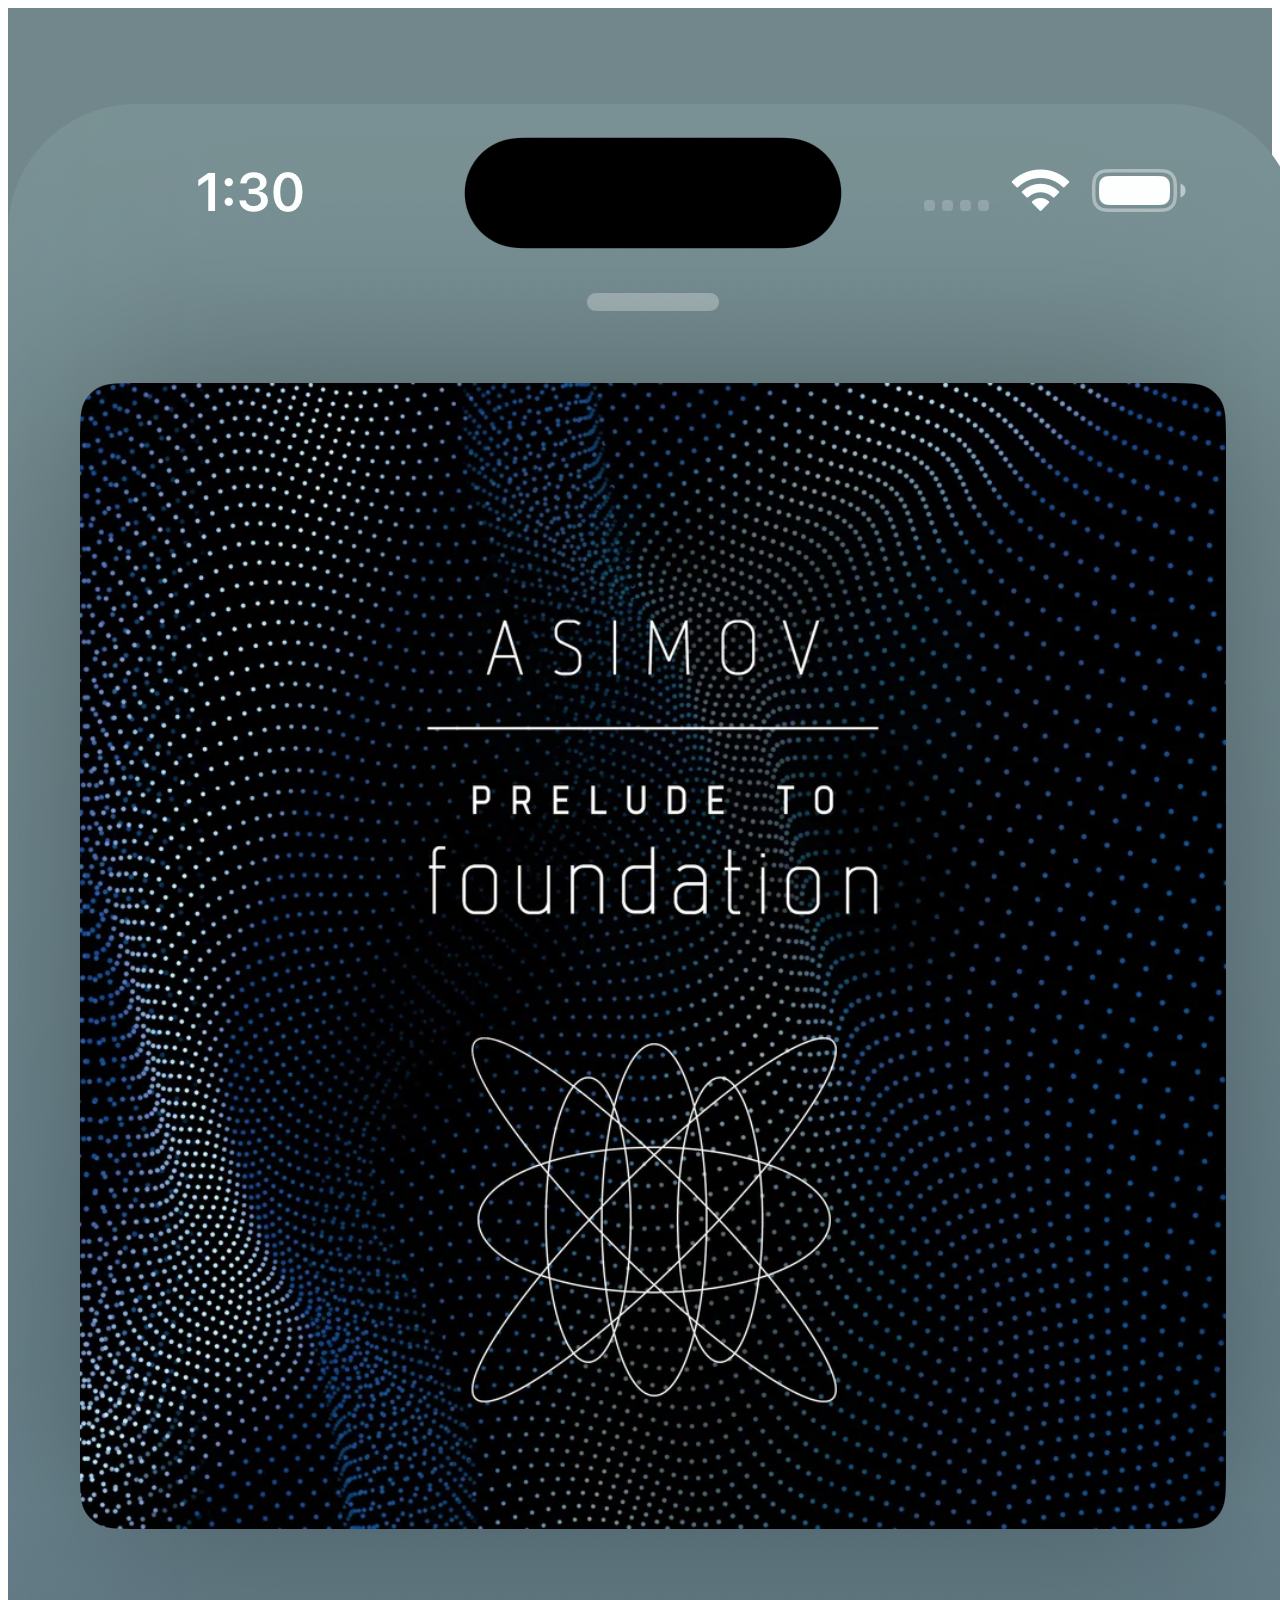
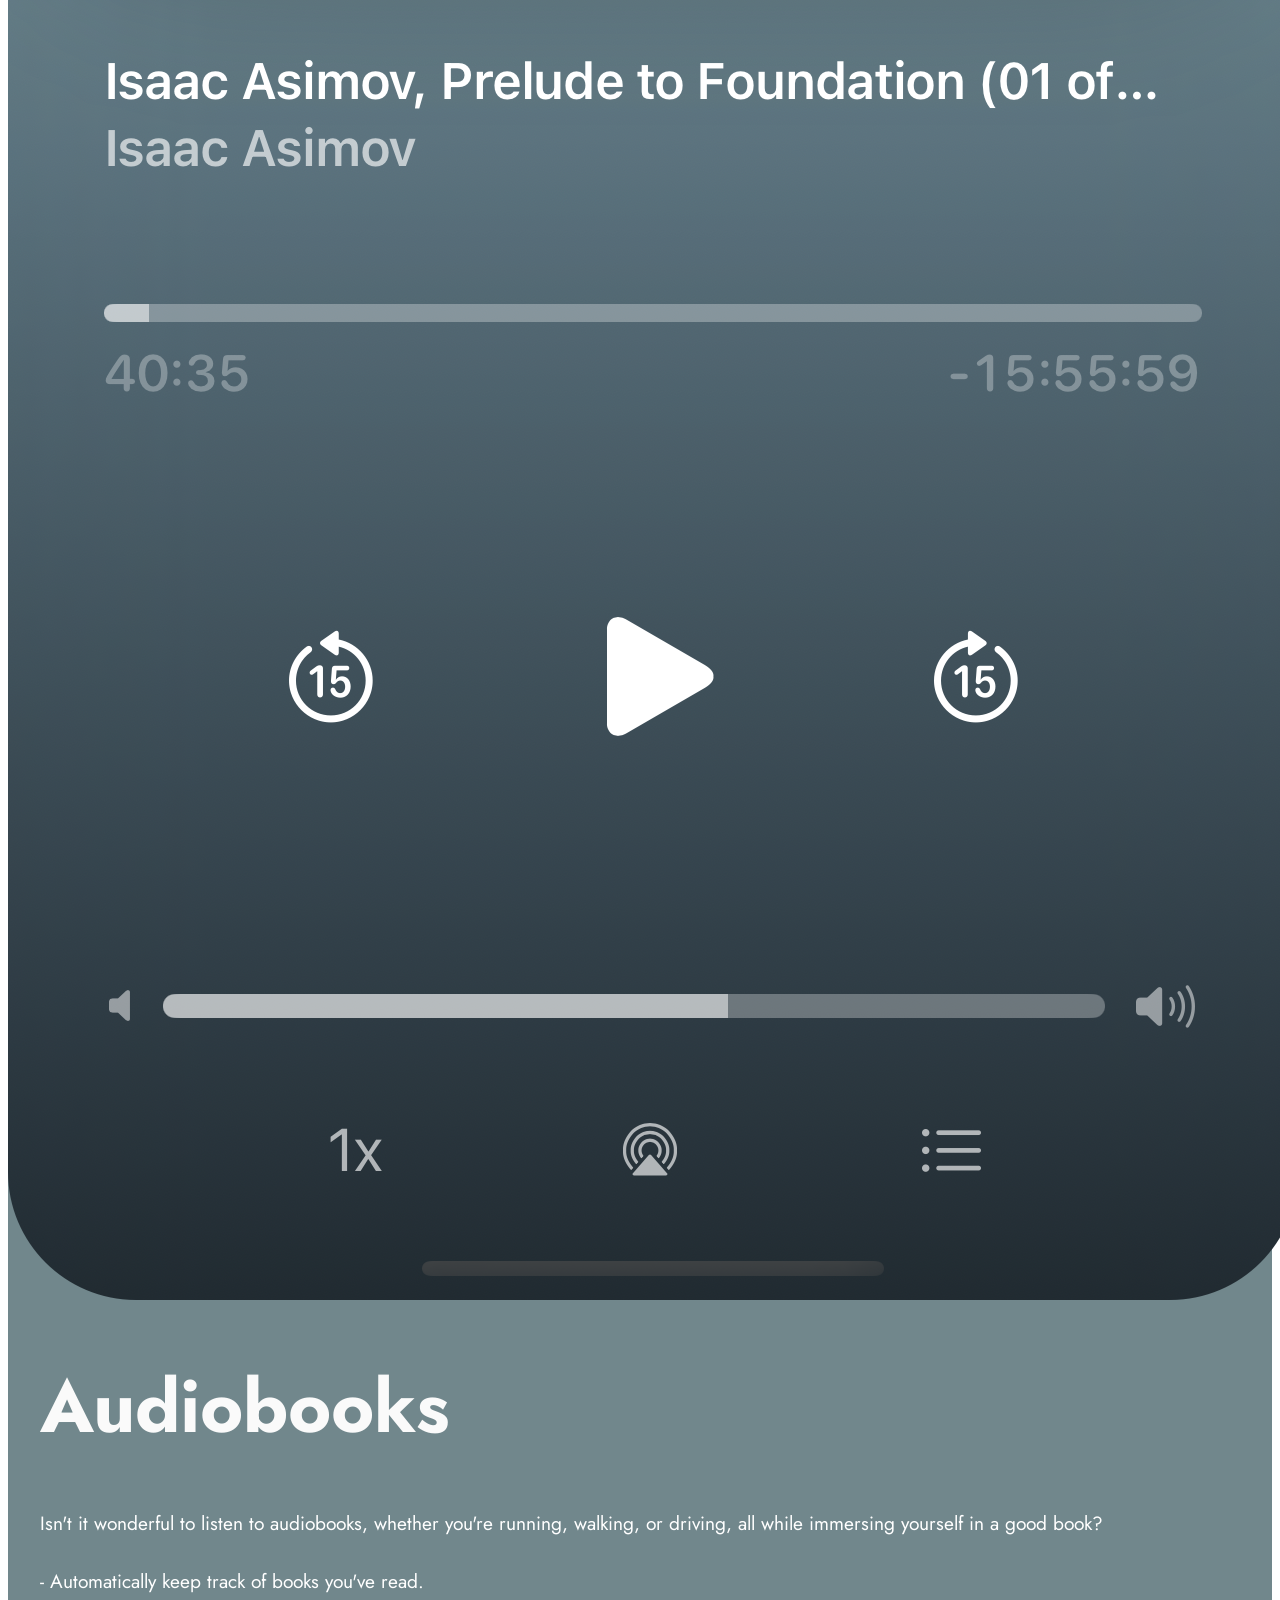
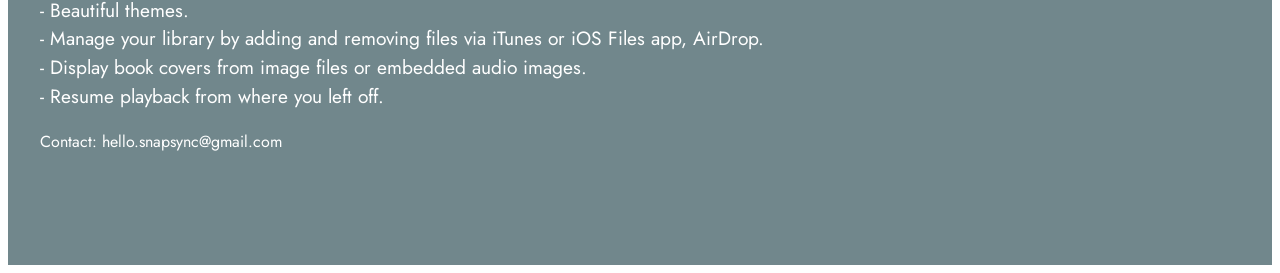
==== commit 5cf7ca53: "Add contact" ====
--- a/index.html
+++ b/index.html
@@ -42,6 +42,12 @@
                         <strong>Audiobooks</strong></h1>
                     <p class="mbr-text mbr-fonts-style display-7">Isn't it wonderful to listen to audiobooks, whether you're running, walking, or driving, all while immersing yourself in a good book?<br><br>- Automatically keep track of books you've read.<br>- Beautiful themes.<br>- Manage your library by adding and removing files via iTunes or iOS Files app, AirDrop.<br>- Display book covers from image files or embedded audio images.<br>- Resume playback from where you left off.<br></p>
 
+                    <p class="mbr-text">
+                      Contact: hello.snapsync@gmail.com
+
+
+                      </p>
+
                 </div>
             </div>
         </div>
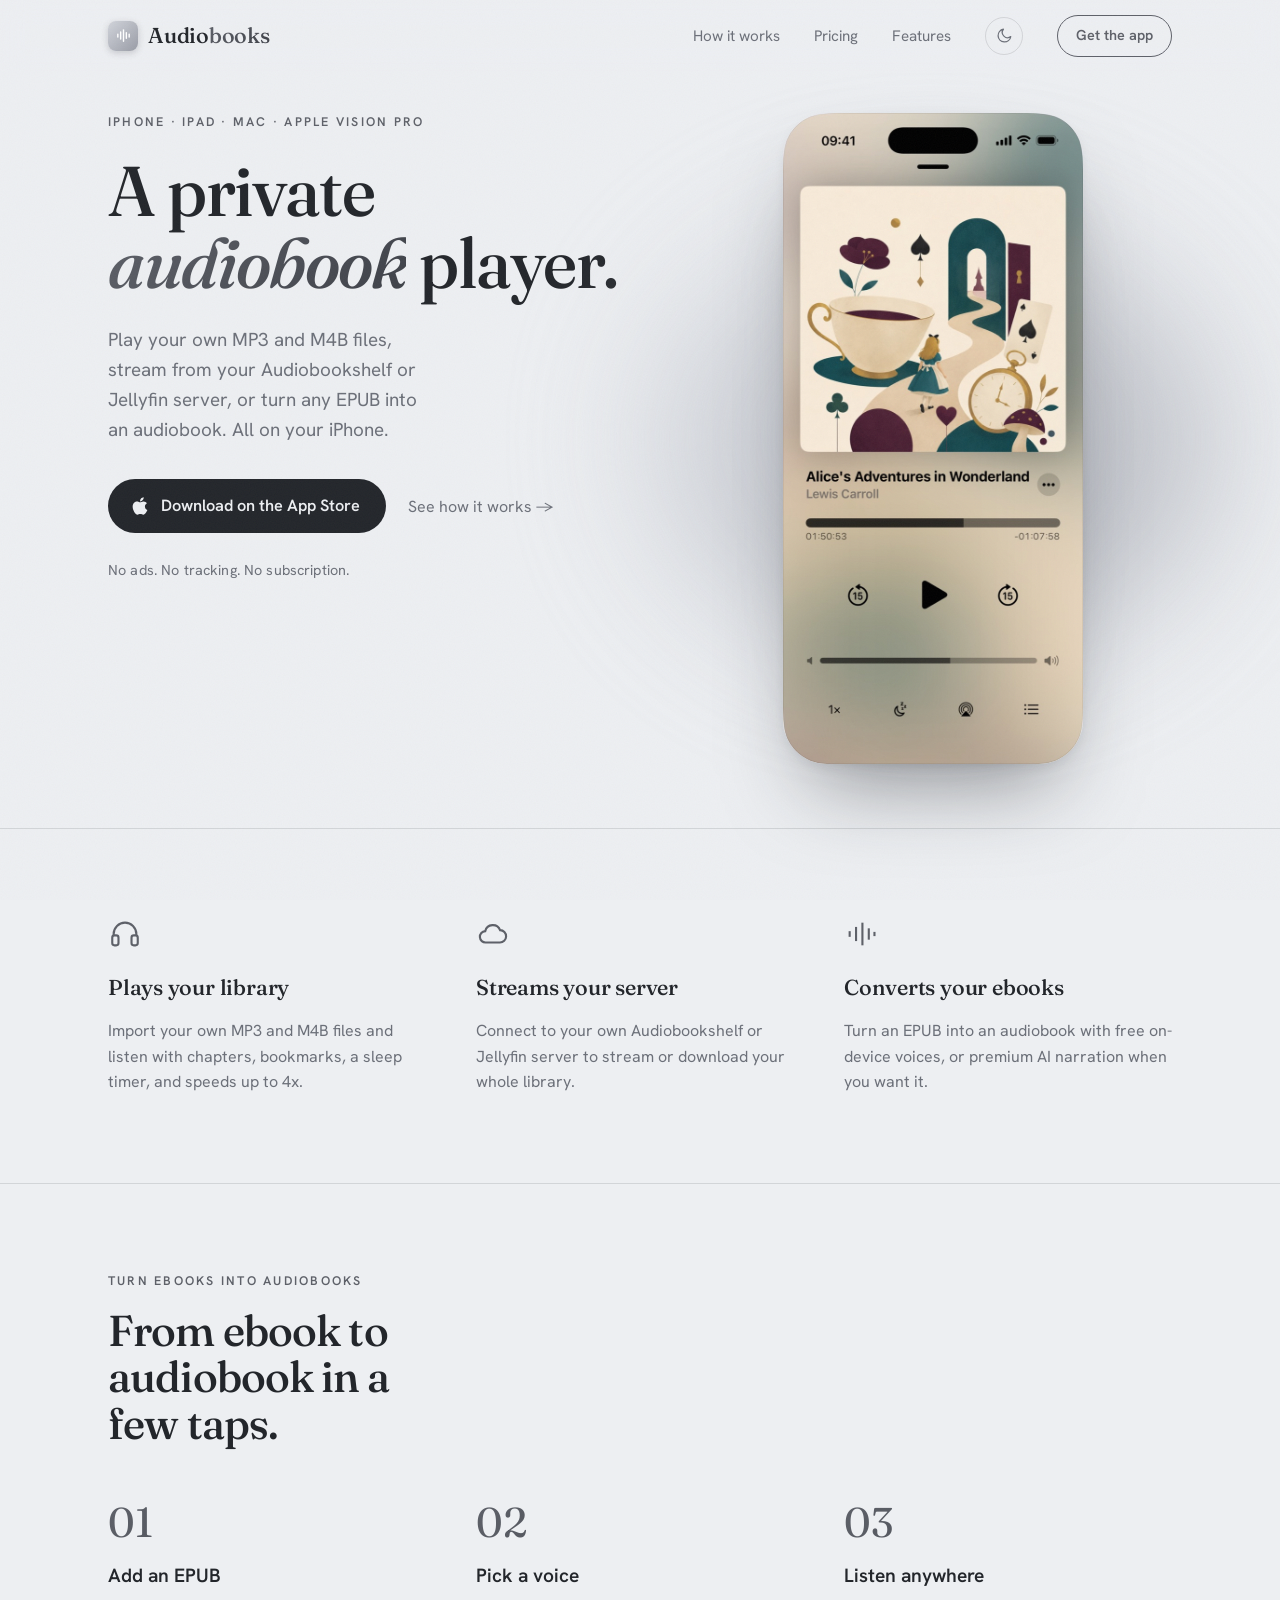
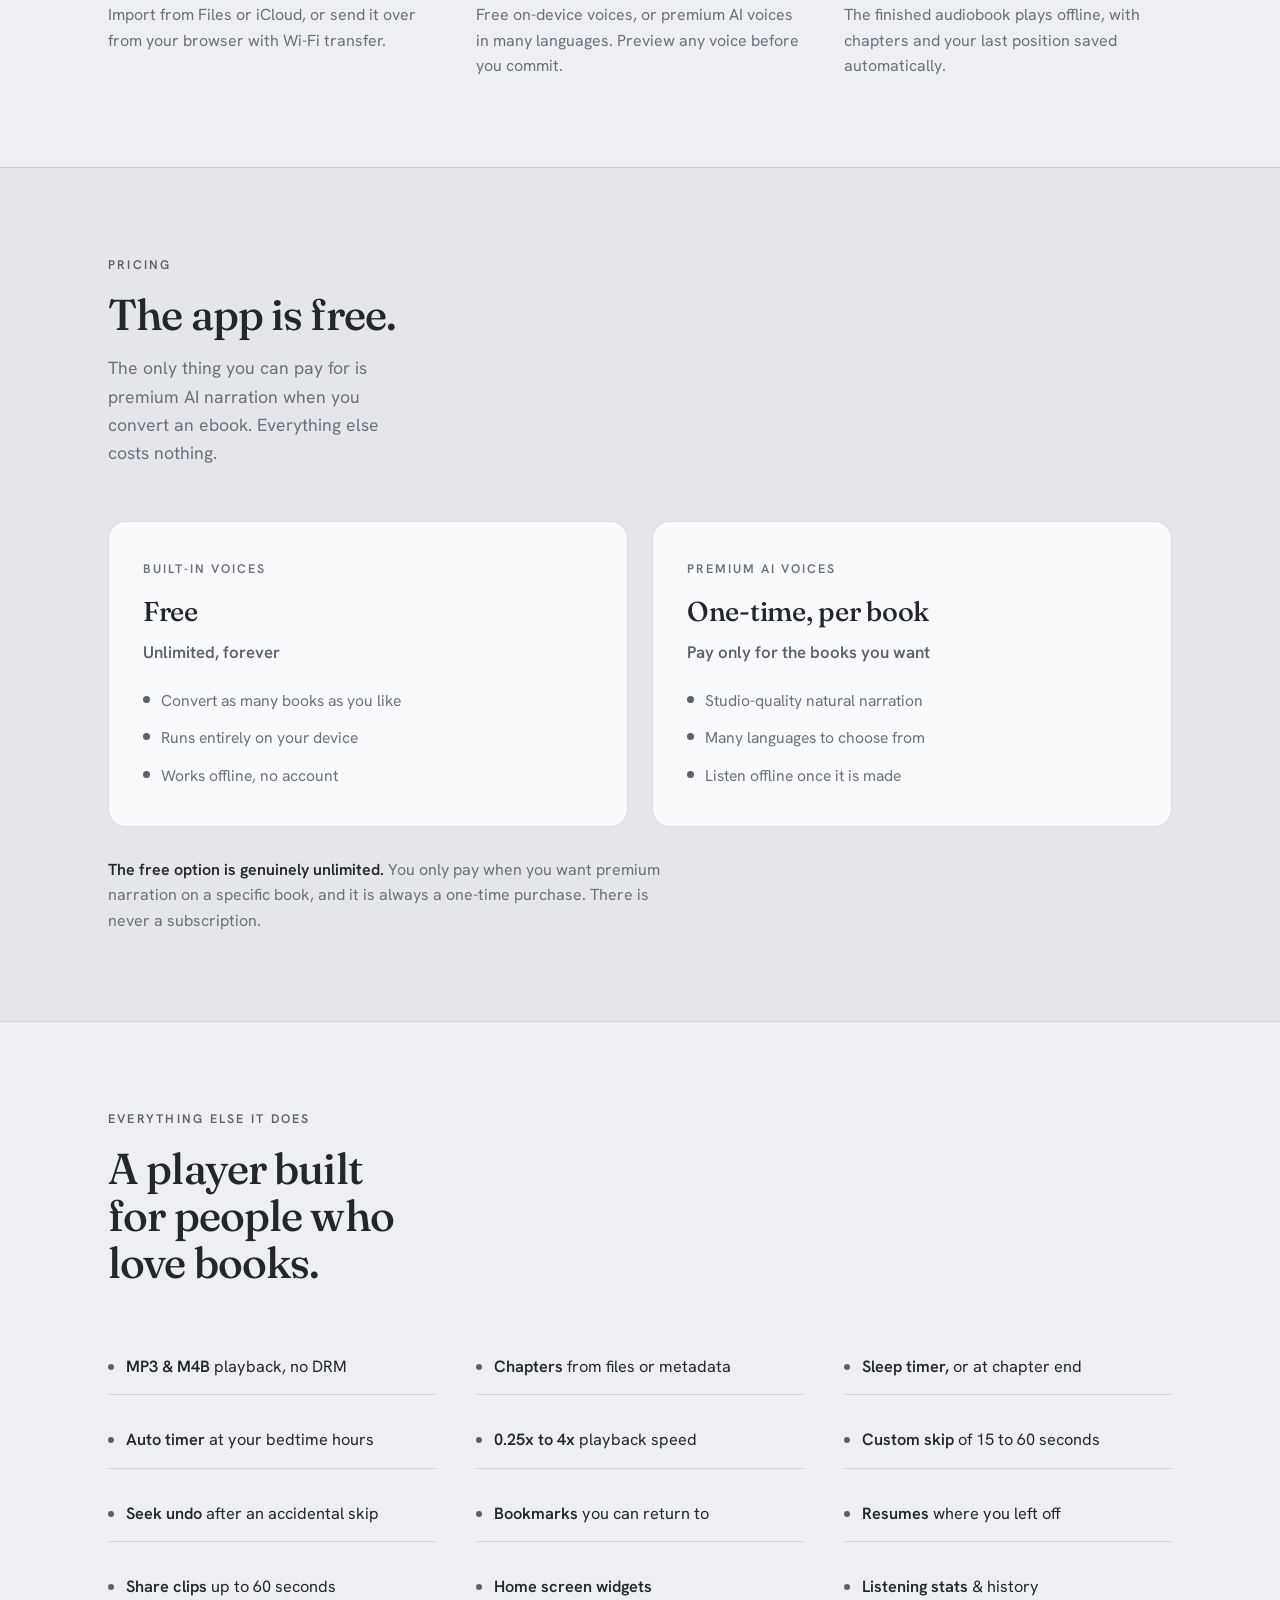
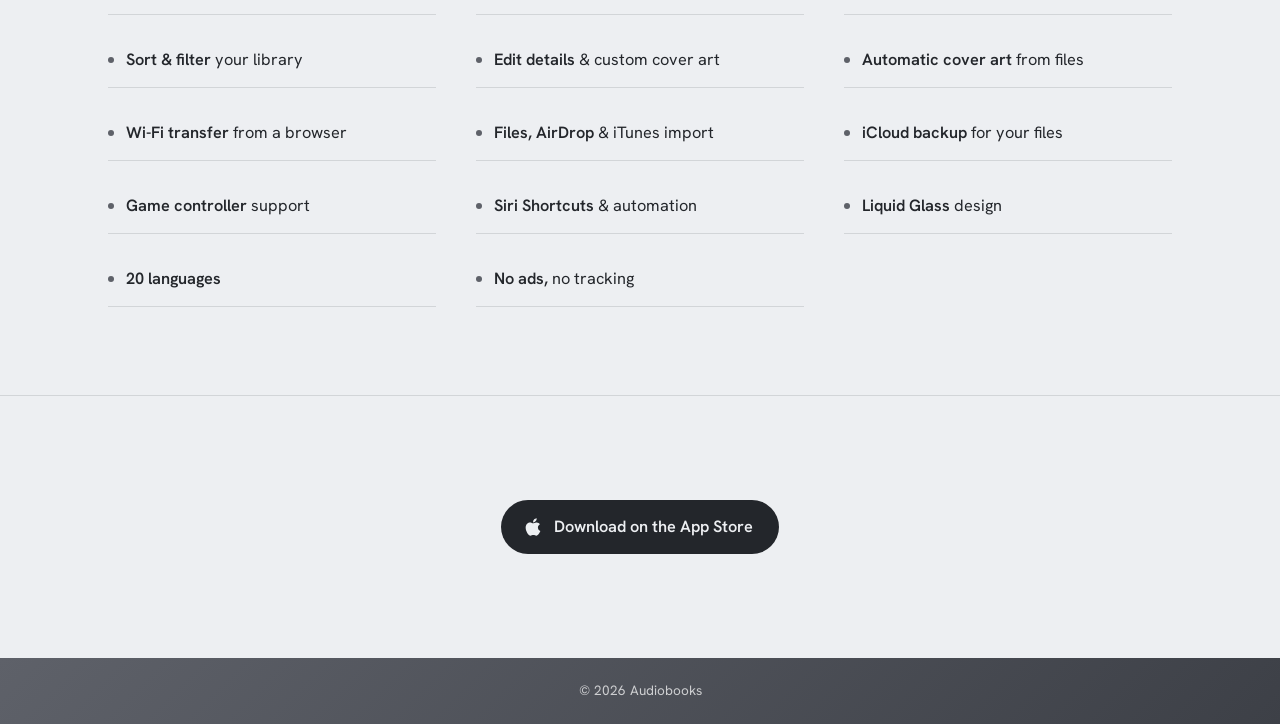
==== commit 00d82c10: "New landing page (replaces old Mobirise site); keep privacy and terms" ====
--- a/index.html
+++ b/index.html
@@ -1,60 +1,439 @@
 <!DOCTYPE html>
-<html  >
+<html lang="en">
 <head>
-  <!-- Site made with Mobirise Website Builder v5.8.4, https://mobirise.com -->
-  <meta charset="UTF-8">
-  <meta http-equiv="X-UA-Compatible" content="IE=edge">
-  <meta name="generator" content="Mobirise v5.8.4, mobirise.com">
-  <meta name="viewport" content="width=device-width, initial-scale=1, minimum-scale=1">
-  <meta name="description" content="">
-
-
-  <title>Audiobooks</title>
-  <link rel="stylesheet" href="assets/bootstrap/css/bootstrap.min.css">
-  <link rel="stylesheet" href="assets/bootstrap/css/bootstrap-grid.min.css">
-  <link rel="stylesheet" href="assets/bootstrap/css/bootstrap-reboot.min.css">
-  <link rel="stylesheet" href="assets/theme/css/style.css">
-  <link rel="preload" href="https://fonts.googleapis.com/css2?family=Jost:ital,wght@0,400;0,700;1,400;1,700&display=swap&display=swap" as="style" onload="this.onload=null;this.rel='stylesheet'">
-  <noscript><link rel="stylesheet" href="https://fonts.googleapis.com/css2?family=Jost:ital,wght@0,400;0,700;1,400;1,700&display=swap&display=swap"></noscript>
-  <link rel="preload" as="style" href="assets/mobirise/css/mbr-additional.css"><link rel="stylesheet" href="assets/mobirise/css/mbr-additional.css" type="text/css">
-
-
-
-
+<meta charset="UTF-8" />
+<meta name="viewport" content="width=device-width, initial-scale=1.0" />
+<title>Audiobooks: a private audiobook player for iPhone</title>
+<meta name="description" content="A private audiobook player for iPhone. Play your own MP3 and M4B files, stream from Audiobookshelf or Jellyfin, or turn an EPUB into an audiobook. No ads, no tracking, no subscription." />
+<script>
+  (function () {
+    try {
+      var s = localStorage.getItem('theme');
+      var d = s ? s === 'dark' : window.matchMedia('(prefers-color-scheme: dark)').matches;
+      if (d) document.documentElement.classList.add('dark');
+    } catch (e) {}
+  })();
+</script>
+<link rel="preconnect" href="https://fonts.googleapis.com" />
+<link rel="preconnect" href="https://fonts.gstatic.com" crossorigin />
+<link href="https://fonts.googleapis.com/css2?family=Fraunces:ital,opsz,wght@0,9..144,400..600;1,9..144,400..500&family=Hanken+Grotesk:wght@400;500;600&display=swap" rel="stylesheet" />
+<style>
+  :root {
+    --paper: #edeff2;
+    --paper-2: #e4e6ea;
+    --ink: #23262b;
+    --ink-soft: #6c7079;
+    --accent: #5e6169;
+    --accent-deep: #3d4047;
+    --line: rgba(35, 38, 43, 0.13);
+    --card: #f9fafb;
+    --grad-light: linear-gradient(135deg, #d1d4db, #999ca6);
+    --grad-dark: linear-gradient(135deg, #5e6169, #3d4047);
+    --grad-text: linear-gradient(135deg, #5e6169, #3d4047);
+    --header-bg: rgba(237, 239, 242, 0.78);
+    --radius: 18px;
+    --serif: "Fraunces", Georgia, serif;
+    --sans: "Hanken Grotesk", -apple-system, sans-serif;
+  }
+  :root.dark {
+    --paper: #16171b;
+    --paper-2: #1e2025;
+    --ink: #e9eaee;
+    --ink-soft: #9aa0aa;
+    --accent: #aab0bb;
+    --accent-deep: #c9ced6;
+    --line: rgba(255, 255, 255, 0.10);
+    --card: #212530;
+    --grad-text: linear-gradient(135deg, #e7e9ed, #a9afb9);
+    --header-bg: rgba(22, 23, 27, 0.72);
+  }
+  :root.dark .phone-stage::before { opacity: 0.42; }
+  :root.dark .phone img { outline-color: rgba(255, 255, 255, 0.09); box-shadow: 0 44px 84px -30px rgba(0, 0, 0, 0.6); }
+  .gradtext { background: var(--grad-text); -webkit-background-clip: text; background-clip: text; color: transparent; }
+  .mark-tile { display: inline-flex; align-items: center; justify-content: center; width: 30px; height: 30px; border-radius: 8px; background: var(--grad-light); box-shadow: 0 2px 7px rgba(35, 38, 43, 0.2); flex: none; }
+  .mark-tile svg { width: 17px; height: 17px; }
+  .mark-tile line { stroke: #fff; stroke-width: 2; stroke-linecap: round; }
+
+  * { margin: 0; padding: 0; box-sizing: border-box; }
+
+  html { scroll-behavior: smooth; }
+
+  body {
+    font-family: var(--sans);
+    background: var(--paper);
+    color: var(--ink);
+    line-height: 1.6;
+    -webkit-font-smoothing: antialiased;
+    overflow-x: hidden;
+  }
+
+  /* subtle paper grain */
+  body::before {
+    content: "";
+    position: fixed;
+    inset: 0;
+    z-index: 9999;
+    pointer-events: none;
+    opacity: 0.04;
+    background-image: url("data:image/svg+xml,%3Csvg xmlns='http://www.w3.org/2000/svg' width='140' height='140'%3E%3Cfilter id='n'%3E%3CfeTurbulence type='fractalNoise' baseFrequency='0.85' numOctaves='3'/%3E%3C/filter%3E%3Crect width='100%25' height='100%25' filter='url(%23n)'/%3E%3C/svg%3E");
+  }
+
+  .wrap { width: 100%; max-width: 1120px; margin: 0 auto; padding: 0 28px; }
+
+  a { color: inherit; text-decoration: none; }
+
+  /* ---------- header ---------- */
+  header {
+    position: sticky;
+    top: 0;
+    z-index: 50;
+    backdrop-filter: blur(14px);
+    background: var(--header-bg);
+    border-bottom: 1px solid transparent;
+    transition: border-color 0.3s ease;
+  }
+  header.scrolled { border-bottom-color: var(--line); }
+  .nav { display: flex; align-items: center; justify-content: space-between; height: 72px; }
+  .brand { display: inline-flex; align-items: center; gap: 10px; font-family: var(--serif); font-size: 1.35rem; font-weight: 500; letter-spacing: -0.01em; }
+  .brand .hl { background: var(--grad-text); -webkit-background-clip: text; background-clip: text; color: transparent; }
+  .nav-links { display: flex; align-items: center; gap: 34px; font-size: 0.95rem; color: var(--ink-soft); }
+  .nav-links a { transition: color 0.2s ease; }
+  .nav-links a:hover { color: var(--ink); }
+  .nav-cta {
+    font-size: 0.9rem; color: var(--accent); font-weight: 600;
+    border: 1px solid var(--accent); padding: 8px 18px; border-radius: 999px;
+    transition: all 0.2s ease;
+  }
+  .nav-cta:hover { background: var(--accent); color: var(--paper); }
+  .theme-toggle { display: inline-flex; align-items: center; justify-content: center; width: 38px; height: 38px; border-radius: 999px; border: 1px solid var(--line); background: transparent; color: var(--ink-soft); cursor: pointer; transition: color 0.2s ease, border-color 0.2s ease; }
+  .theme-toggle:hover { color: var(--ink); border-color: var(--accent); }
+  .theme-toggle svg { width: 18px; height: 18px; fill: none; stroke: currentColor; stroke-width: 1.7; stroke-linecap: round; stroke-linejoin: round; }
+  .theme-toggle .icon-sun { display: none; }
+  :root.dark .theme-toggle .icon-moon { display: none; }
+  :root.dark .theme-toggle .icon-sun { display: block; }
+  @media (max-width: 720px) { .nav-links a:not(.nav-cta) { display: none; } }
+
+  /* ---------- hero ---------- */
+  .hero { padding: 40px 0 64px; }
+  .hero-grid { display: grid; grid-template-columns: 1.05fr 0.95fr; gap: 56px; align-items: start; }
+  .eyebrow {
+    font-size: 0.78rem; text-transform: uppercase; letter-spacing: 0.18em;
+    color: var(--accent); font-weight: 600; margin-bottom: 22px;
+  }
+  h1 {
+    font-family: var(--serif); font-weight: 500;
+    font-size: clamp(2.7rem, 6vw, 4.4rem); line-height: 1.02;
+    letter-spacing: -0.02em; margin-bottom: 26px;
+  }
+  h1 em { font-style: italic; font-weight: 500; background: var(--grad-text); -webkit-background-clip: text; background-clip: text; color: transparent; }
+  .lead { font-size: 1.18rem; color: var(--ink-soft); max-width: 30ch; margin-bottom: 34px; }
+  .cta-row { display: flex; align-items: center; gap: 22px; flex-wrap: wrap; }
+  .btn-store {
+    display: inline-flex; align-items: center; gap: 11px;
+    background: var(--ink); color: var(--paper);
+    padding: 14px 26px 14px 22px; border-radius: 999px;
+    font-size: 1.02rem; font-weight: 600;
+    transition: transform 0.2s ease, background 0.2s ease;
+  }
+  .btn-store:hover { transform: translateY(-2px); box-shadow: 0 10px 22px -10px rgba(0, 0, 0, 0.4); }
+  .btn-store svg { width: 20px; height: 20px; fill: var(--paper); }
+  .badge { display: inline-block; transition: transform 0.2s ease, opacity 0.2s ease; }
+  .badge img { display: block; height: 40px; width: auto; }
+  .badge-lg img { height: 54px; }
+  .badge:hover { transform: translateY(-2px); opacity: 0.88; }
+  .link-arrow { color: var(--ink-soft); font-size: 1rem; transition: color 0.2s ease; }
+  .link-arrow:hover { color: var(--accent); }
+  .trust { margin-top: 26px; font-size: 0.9rem; color: var(--ink-soft); letter-spacing: 0.01em; }
+
+  /* phone */
+  .phone-stage { position: relative; display: flex; justify-content: center; align-self: center; }
+  .phone-stage::before {
+    content: ""; position: absolute; z-index: 0;
+    width: 116%; height: 66%; top: 17%; left: -8%;
+    background: var(--grad-light); border-radius: 50%;
+    filter: blur(72px); opacity: 0.7;
+  }
+  .phone {
+    position: relative; z-index: 1; width: 300px; aspect-ratio: 1260 / 2736;
+  }
+  .phone img {
+    width: 100%; height: 100%; object-fit: cover; display: block;
+    border-radius: 44px;
+    box-shadow: 0 44px 84px -30px rgba(35, 38, 43, 0.5), 0 4px 14px -6px rgba(35, 38, 43, 0.18);
+    outline: 1px solid rgba(35, 38, 43, 0.07);
+    outline-offset: -1px;
+  }
+
+  /* ---------- sections ---------- */
+  section.band { padding: 88px 0; border-top: 1px solid var(--line); }
+  .section-head { max-width: 34ch; margin-bottom: 54px; }
+  .section-head .eyebrow { margin-bottom: 16px; }
+  h2 { font-family: var(--serif); font-weight: 500; font-size: clamp(1.9rem, 3.6vw, 2.7rem); line-height: 1.08; letter-spacing: -0.02em; }
+  .section-head p { color: var(--ink-soft); font-size: 1.1rem; margin-top: 16px; }
+
+  /* pillars */
+  .pillars { display: grid; grid-template-columns: repeat(3, 1fr); gap: 40px; }
+  .pillar h3 { font-family: var(--serif); font-size: 1.35rem; font-weight: 500; margin-bottom: 12px; letter-spacing: -0.01em; }
+  .pillar p { color: var(--ink-soft); font-size: 1rem; }
+  .pillar .mark { width: 34px; height: 34px; margin-bottom: 20px; color: var(--accent); }
+  .pillar .mark svg { width: 100%; height: 100%; stroke: var(--accent); stroke-width: 1.5; fill: none; }
+
+  /* steps */
+  .steps { display: grid; grid-template-columns: repeat(3, 1fr); gap: 40px; }
+  .step .num { font-family: var(--serif); font-size: 2.6rem; font-weight: 400; line-height: 1; margin-bottom: 18px; background: var(--grad-text); -webkit-background-clip: text; background-clip: text; color: transparent; }
+  .step h3 { font-size: 1.2rem; font-weight: 600; margin-bottom: 10px; }
+  .step p { color: var(--ink-soft); font-size: 1rem; }
+
+  /* pricing */
+  .pricing-band { background: var(--paper-2); }
+  .price-cards { display: grid; grid-template-columns: 1fr 1fr; gap: 24px; }
+  .price-card {
+    background: var(--card); border: 1px solid var(--line); border-radius: var(--radius);
+    padding: 38px 34px; transition: transform 0.25s ease, box-shadow 0.25s ease;
+  }
+  .price-card:hover { transform: translateY(-4px); box-shadow: 0 24px 50px -30px rgba(33,28,21,0.45); }
+  .price-card .tag { font-size: 0.78rem; text-transform: uppercase; letter-spacing: 0.16em; color: var(--ink-soft); font-weight: 600; }
+  .price-card h3 { font-family: var(--serif); font-size: 1.7rem; font-weight: 500; margin: 10px 0 6px; letter-spacing: -0.01em; }
+  .price-card .amount { font-size: 1.05rem; color: var(--accent); font-weight: 600; margin-bottom: 22px; }
+  .price-card ul { list-style: none; display: flex; flex-direction: column; gap: 12px; }
+  .price-card li { display: flex; gap: 11px; align-items: flex-start; color: var(--ink-soft); font-size: 0.98rem; }
+  .price-card li::before { content: ""; flex: none; width: 7px; height: 7px; margin-top: 8px; border-radius: 50%; background: var(--accent); }
+  .price-note { margin-top: 30px; font-size: 1rem; color: var(--ink-soft); max-width: 62ch; }
+  .price-note strong { color: var(--ink); font-weight: 600; }
+
+  /* feature grid */
+  .features { display: grid; grid-template-columns: repeat(3, 1fr); gap: 18px 40px; }
+  .feature { display: flex; gap: 12px; align-items: baseline; padding: 14px 0; border-bottom: 1px solid var(--line); font-size: 1.02rem; }
+  .feature b { font-weight: 600; }
+  .feature .dot { flex: none; width: 6px; height: 6px; border-radius: 50%; background: var(--accent); transform: translateY(-2px); }
+
+  /* closing */
+  .closing { text-align: center; padding: 104px 0; border-top: 1px solid var(--line); }
+  .closing h2 { max-width: 20ch; margin: 0 auto 34px; }
+  .closing .btn-store { margin: 0 auto; }
+
+  /* footer */
+  footer { background: var(--grad-dark); padding: 22px 0; }
+  .foot { display: flex; justify-content: center; align-items: center; gap: 16px; flex-wrap: wrap; color: rgba(255, 255, 255, 0.72); font-size: 0.85rem; }
+  .foot-links { display: flex; gap: 22px; }
+  .foot-links a { transition: color 0.2s ease; }
+  .foot-links a:hover { color: #fff; }
+
+  /* load animation */
+  .reveal { opacity: 0; transform: translateY(16px); animation: rise 0.8s cubic-bezier(0.2, 0.7, 0.2, 1) forwards; }
+  @keyframes rise { to { opacity: 1; transform: none; } }
+  .d1 { animation-delay: 0.05s; } .d2 { animation-delay: 0.15s; } .d3 { animation-delay: 0.25s; }
+  .d4 { animation-delay: 0.35s; } .d5 { animation-delay: 0.5s; }
+
+  @media (prefers-reduced-motion: reduce) {
+    html { scroll-behavior: auto; }
+    .reveal { opacity: 1; transform: none; animation: none; }
+    * { transition: none !important; }
+  }
+
+  @media (max-width: 860px) {
+    .hero-grid { grid-template-columns: 1fr; gap: 48px; }
+    .lead { max-width: none; }
+    .pillars, .steps, .features { grid-template-columns: 1fr; gap: 28px; }
+    .price-cards { grid-template-columns: 1fr; }
+    .hero { padding: 56px 0 48px; }
+    section.band { padding: 64px 0; }
+  }
+</style>
 </head>
 <body>
 
-  <section data-bs-version="5.1" class="header11 cid-tUPHdvhe14" id="header11-1">
-
-
-
-
-
-
-    <div class="container">
-        <div class="row justify-content-center">
-            <div class="col-12 col-md-6 image-wrapper">
-                <img class="w-100" src="assets/images/image-3.jpg" alt="Mobirise Website Builder">
-            </div>
-            <div class="col-12 col-md">
-                <div class="text-wrapper text-center">
-                    <h1 class="mbr-section-title mbr-fonts-style mb-3 display-1">
-                        <strong>Audiobooks</strong></h1>
-                    <p class="mbr-text mbr-fonts-style display-7">Isn't it wonderful to listen to audiobooks, whether you're running, walking, or driving, all while immersing yourself in a good book?<br><br>- Automatically keep track of books you've read.<br>- Beautiful themes.<br>- Manage your library by adding and removing files via iTunes or iOS Files app, AirDrop.<br>- Display book covers from image files or embedded audio images.<br>- Resume playback from where you left off.<br></p>
-
-                    <p class="mbr-text">
-                      Contact: hello.snapsync@gmail.com
-
-
-                      </p>
-
-                </div>
-            </div>
-        </div>
-    </div>
-  </section>
-  <script src="assets/bootstrap/js/bootstrap.bundle.min.js"></script>  <script src="assets/smoothscroll/smooth-scroll.js"></script>  <script src="assets/ytplayer/index.js"></script>  <script src="assets/theme/js/script.js"></script>
-
+<header id="top">
+  <div class="wrap nav">
+    <a class="brand" href="#top"><span class="mark-tile"><svg viewBox="0 0 24 24" aria-hidden="true"><line x1="4" y1="10" x2="4" y2="14"/><line x1="8" y1="7" x2="8" y2="17"/><line x1="12" y1="4" x2="12" y2="20"/><line x1="16" y1="8" x2="16" y2="16"/><line x1="20" y1="10" x2="20" y2="14"/></svg></span><span class="wordmark">Audio<span class="hl">books</span></span></a>
+    <nav class="nav-links">
+      <a href="#how">How it works</a>
+      <a href="#pricing">Pricing</a>
+      <a href="#features">Features</a>
+      <button class="theme-toggle" id="themeToggle" type="button" aria-label="Toggle dark mode">
+        <svg class="icon-moon" viewBox="0 0 24 24" aria-hidden="true"><path d="M21 12.8A8.5 8.5 0 1 1 11.2 3a7 7 0 0 0 9.8 9.8Z"/></svg>
+        <svg class="icon-sun" viewBox="0 0 24 24" aria-hidden="true"><circle cx="12" cy="12" r="4.2"/><path d="M12 2.6v2.1M12 19.3v2.1M4.7 4.7l1.5 1.5M17.8 17.8l1.5 1.5M2.6 12h2.1M19.3 12h2.1M4.7 19.3l1.5-1.5M17.8 6.2l1.5-1.5"/></svg>
+      </button>
+      <a class="nav-cta" href="https://apps.apple.com/us/app/audiobooks-mp3-m4b-player/id6471399965">Get the app</a>
+    </nav>
+  </div>
+</header>
+
+<main>
+  <section class="hero">
+    <div class="wrap hero-grid">
+      <div class="hero-copy">
+        <div class="eyebrow reveal d1">iPhone · iPad · Mac · Apple Vision Pro</div>
+        <h1 class="reveal d2">A private <em>audiobook</em> player.</h1>
+        <p class="lead reveal d3">Play your own MP3 and M4B files, stream from your Audiobookshelf or Jellyfin server, or turn any EPUB into an audiobook. All on your iPhone.</p>
+        <div class="cta-row reveal d4">
+          <a class="btn-store" href="https://apps.apple.com/us/app/audiobooks-mp3-m4b-player/id6471399965">
+            <svg viewBox="0 0 384 512" aria-hidden="true"><path d="M318.7 268.7c-.2-36.7 16.4-64.4 50-84.8-18.8-26.9-47.2-41.7-84.7-44.6-35.5-2.8-74.3 20.7-88.5 20.7-15 0-49.4-19.7-76.4-19.7C63.3 141.2 4 184.8 4 273.5q0 39.3 14.4 81.2c12.8 36.7 59 126.7 107.2 125.2 25.2-.6 43-17.9 75.8-17.9 31.8 0 48.3 17.9 76.4 17.9 48.6-.7 90.4-82.5 102.6-119.3-65.2-30.7-61.7-90-61.7-91.9zm-56.6-164.2c27.3-32.4 24.8-61.9 24-72.5-24.1 1.4-52 16.4-67.9 34.9-17.5 19.8-27.8 44.3-25.6 71.9 26.1 2 49.9-11.4 69.5-34.3z"/></svg>
+            Download on the App Store
+          </a>
+          <a class="link-arrow" href="#how">See how it works →</a>
+        </div>
+        <p class="trust reveal d4">No ads. No tracking. No subscription.</p>
+      </div>
+      <div class="phone-stage reveal d5">
+        <div class="phone">
+          <img src="assets/screenshot-player.jpg" alt="The Audiobooks player on iPhone showing Alice's Adventures in Wonderland" />
+        </div>
+      </div>
+    </div>
+  </section>
+
+  <section class="band">
+    <div class="wrap">
+      <div class="pillars">
+        <div class="pillar">
+          <div class="mark"><svg viewBox="0 0 24 24"><path d="M4 13v-1a8 8 0 0 1 16 0v1"/><rect x="3" y="13" width="4.4" height="7" rx="1.6"/><rect x="16.6" y="13" width="4.4" height="7" rx="1.6"/></svg></div>
+          <h3>Plays your library</h3>
+          <p>Import your own MP3 and M4B files and listen with chapters, bookmarks, a sleep timer, and speeds up to 4x.</p>
+        </div>
+        <div class="pillar">
+          <div class="mark"><svg viewBox="0 0 24 24"><path d="M7 18a4 4 0 0 1-.5-8A5.5 5.5 0 0 1 17 9.3 3.8 3.8 0 0 1 16.8 18H7z"/></svg></div>
+          <h3>Streams your server</h3>
+          <p>Connect to your own Audiobookshelf or Jellyfin server to stream or download your whole library.</p>
+        </div>
+        <div class="pillar">
+          <div class="mark"><svg viewBox="0 0 24 24"><line x1="4" y1="10" x2="4" y2="14"/><line x1="8.5" y1="7" x2="8.5" y2="17"/><line x1="13" y1="4" x2="13" y2="20"/><line x1="17.5" y1="8" x2="17.5" y2="16"/><line x1="21.5" y1="10.5" x2="21.5" y2="13.5"/></svg></div>
+          <h3>Converts your ebooks</h3>
+          <p>Turn an EPUB into an audiobook with free on-device voices, or premium AI narration when you want it.</p>
+        </div>
+      </div>
+    </div>
+  </section>
+
+  <section class="band" id="how">
+    <div class="wrap">
+      <div class="section-head">
+        <div class="eyebrow">Turn ebooks into audiobooks</div>
+        <h2>From ebook to audiobook in a few taps.</h2>
+      </div>
+      <div class="steps">
+        <div class="step">
+          <div class="num">01</div>
+          <h3>Add an EPUB</h3>
+          <p>Import from Files or iCloud, or send it over from your browser with Wi-Fi transfer.</p>
+        </div>
+        <div class="step">
+          <div class="num">02</div>
+          <h3>Pick a voice</h3>
+          <p>Free on-device voices, or premium AI voices in many languages. Preview any voice before you commit.</p>
+        </div>
+        <div class="step">
+          <div class="num">03</div>
+          <h3>Listen anywhere</h3>
+          <p>The finished audiobook plays offline, with chapters and your last position saved automatically.</p>
+        </div>
+      </div>
+    </div>
+  </section>
+
+  <section class="band pricing-band" id="pricing">
+    <div class="wrap">
+      <div class="section-head">
+        <div class="eyebrow">Pricing</div>
+        <h2>The app is free.</h2>
+        <p>The only thing you can pay for is premium AI narration when you convert an ebook. Everything else costs nothing.</p>
+      </div>
+      <div class="price-cards">
+        <div class="price-card">
+          <div class="tag">Built-in voices</div>
+          <h3>Free</h3>
+          <div class="amount">Unlimited, forever</div>
+          <ul>
+            <li>Convert as many books as you like</li>
+            <li>Runs entirely on your device</li>
+            <li>Works offline, no account</li>
+          </ul>
+        </div>
+        <div class="price-card">
+          <div class="tag">Premium AI voices</div>
+          <h3>One-time, per book</h3>
+          <div class="amount">Pay only for the books you want</div>
+          <ul>
+            <li>Studio-quality natural narration</li>
+            <li>Many languages to choose from</li>
+            <li>Listen offline once it is made</li>
+          </ul>
+        </div>
+      </div>
+      <p class="price-note"><strong>The free option is genuinely unlimited.</strong> You only pay when you want premium narration on a specific book, and it is always a one-time purchase. There is never a subscription.</p>
+    </div>
+  </section>
+
+  <section class="band" id="features">
+    <div class="wrap">
+      <div class="section-head">
+        <div class="eyebrow">Everything else it does</div>
+        <h2>A player built for people who love books.</h2>
+      </div>
+      <div class="features">
+        <div class="feature"><span class="dot"></span><span><b>MP3 &amp; M4B</b> playback, no DRM</span></div>
+        <div class="feature"><span class="dot"></span><span><b>Chapters</b> from files or metadata</span></div>
+        <div class="feature"><span class="dot"></span><span><b>Sleep timer,</b> or at chapter end</span></div>
+        <div class="feature"><span class="dot"></span><span><b>Auto timer</b> at your bedtime hours</span></div>
+        <div class="feature"><span class="dot"></span><span><b>0.25x to 4x</b> playback speed</span></div>
+        <div class="feature"><span class="dot"></span><span><b>Custom skip</b> of 15 to 60 seconds</span></div>
+        <div class="feature"><span class="dot"></span><span><b>Seek undo</b> after an accidental skip</span></div>
+        <div class="feature"><span class="dot"></span><span><b>Bookmarks</b> you can return to</span></div>
+        <div class="feature"><span class="dot"></span><span><b>Resumes</b> where you left off</span></div>
+        <div class="feature"><span class="dot"></span><span><b>Share clips</b> up to 60 seconds</span></div>
+        <div class="feature"><span class="dot"></span><span><b>Home screen widgets</b></span></div>
+        <div class="feature"><span class="dot"></span><span><b>Listening stats</b> &amp; history</span></div>
+        <div class="feature"><span class="dot"></span><span><b>Sort &amp; filter</b> your library</span></div>
+        <div class="feature"><span class="dot"></span><span><b>Edit details</b> &amp; custom cover art</span></div>
+        <div class="feature"><span class="dot"></span><span><b>Automatic cover art</b> from files</span></div>
+        <div class="feature"><span class="dot"></span><span><b>Wi-Fi transfer</b> from a browser</span></div>
+        <div class="feature"><span class="dot"></span><span><b>Files, AirDrop</b> &amp; iTunes import</span></div>
+        <div class="feature"><span class="dot"></span><span><b>iCloud backup</b> for your files</span></div>
+        <div class="feature"><span class="dot"></span><span><b>Game controller</b> support</span></div>
+        <div class="feature"><span class="dot"></span><span><b>Siri Shortcuts</b> &amp; automation</span></div>
+        <div class="feature"><span class="dot"></span><span><b>Liquid Glass</b> design</span></div>
+        <div class="feature"><span class="dot"></span><span><b>20 languages</b></span></div>
+        <div class="feature"><span class="dot"></span><span><b>No ads,</b> no tracking</span></div>
+      </div>
+    </div>
+  </section>
+
+  <section class="closing">
+    <div class="wrap">
+      <a class="btn-store" href="https://apps.apple.com/us/app/audiobooks-mp3-m4b-player/id6471399965">
+        <svg viewBox="0 0 384 512" aria-hidden="true"><path d="M318.7 268.7c-.2-36.7 16.4-64.4 50-84.8-18.8-26.9-47.2-41.7-84.7-44.6-35.5-2.8-74.3 20.7-88.5 20.7-15 0-49.4-19.7-76.4-19.7C63.3 141.2 4 184.8 4 273.5q0 39.3 14.4 81.2c12.8 36.7 59 126.7 107.2 125.2 25.2-.6 43-17.9 75.8-17.9 31.8 0 48.3 17.9 76.4 17.9 48.6-.7 90.4-82.5 102.6-119.3-65.2-30.7-61.7-90-61.7-91.9zm-56.6-164.2c27.3-32.4 24.8-61.9 24-72.5-24.1 1.4-52 16.4-67.9 34.9-17.5 19.8-27.8 44.3-25.6 71.9 26.1 2 49.9-11.4 69.5-34.3z"/></svg>
+        Download on the App Store
+      </a>
+    </div>
+  </section>
+</main>
+
+<footer>
+  <div class="wrap foot">
+    <span>© 2026 Audiobooks</span>
+  </div>
+</footer>
+
+<script>
+  const header = document.getElementById('top');
+  const onScroll = () => header.classList.toggle('scrolled', window.scrollY > 8);
+  onScroll();
+  window.addEventListener('scroll', onScroll, { passive: true });
+
+  const root = document.documentElement;
+  const themeToggle = document.getElementById('themeToggle');
+  if (themeToggle) {
+    themeToggle.addEventListener('click', () => {
+      const isDark = root.classList.toggle('dark');
+      try { localStorage.setItem('theme', isDark ? 'dark' : 'light'); } catch (e) {}
+    });
+  }
+  try {
+    window.matchMedia('(prefers-color-scheme: dark)').addEventListener('change', (e) => {
+      if (!localStorage.getItem('theme')) root.classList.toggle('dark', e.matches);
+    });
+  } catch (e) {}
+</script>
 
 </body>
 </html>
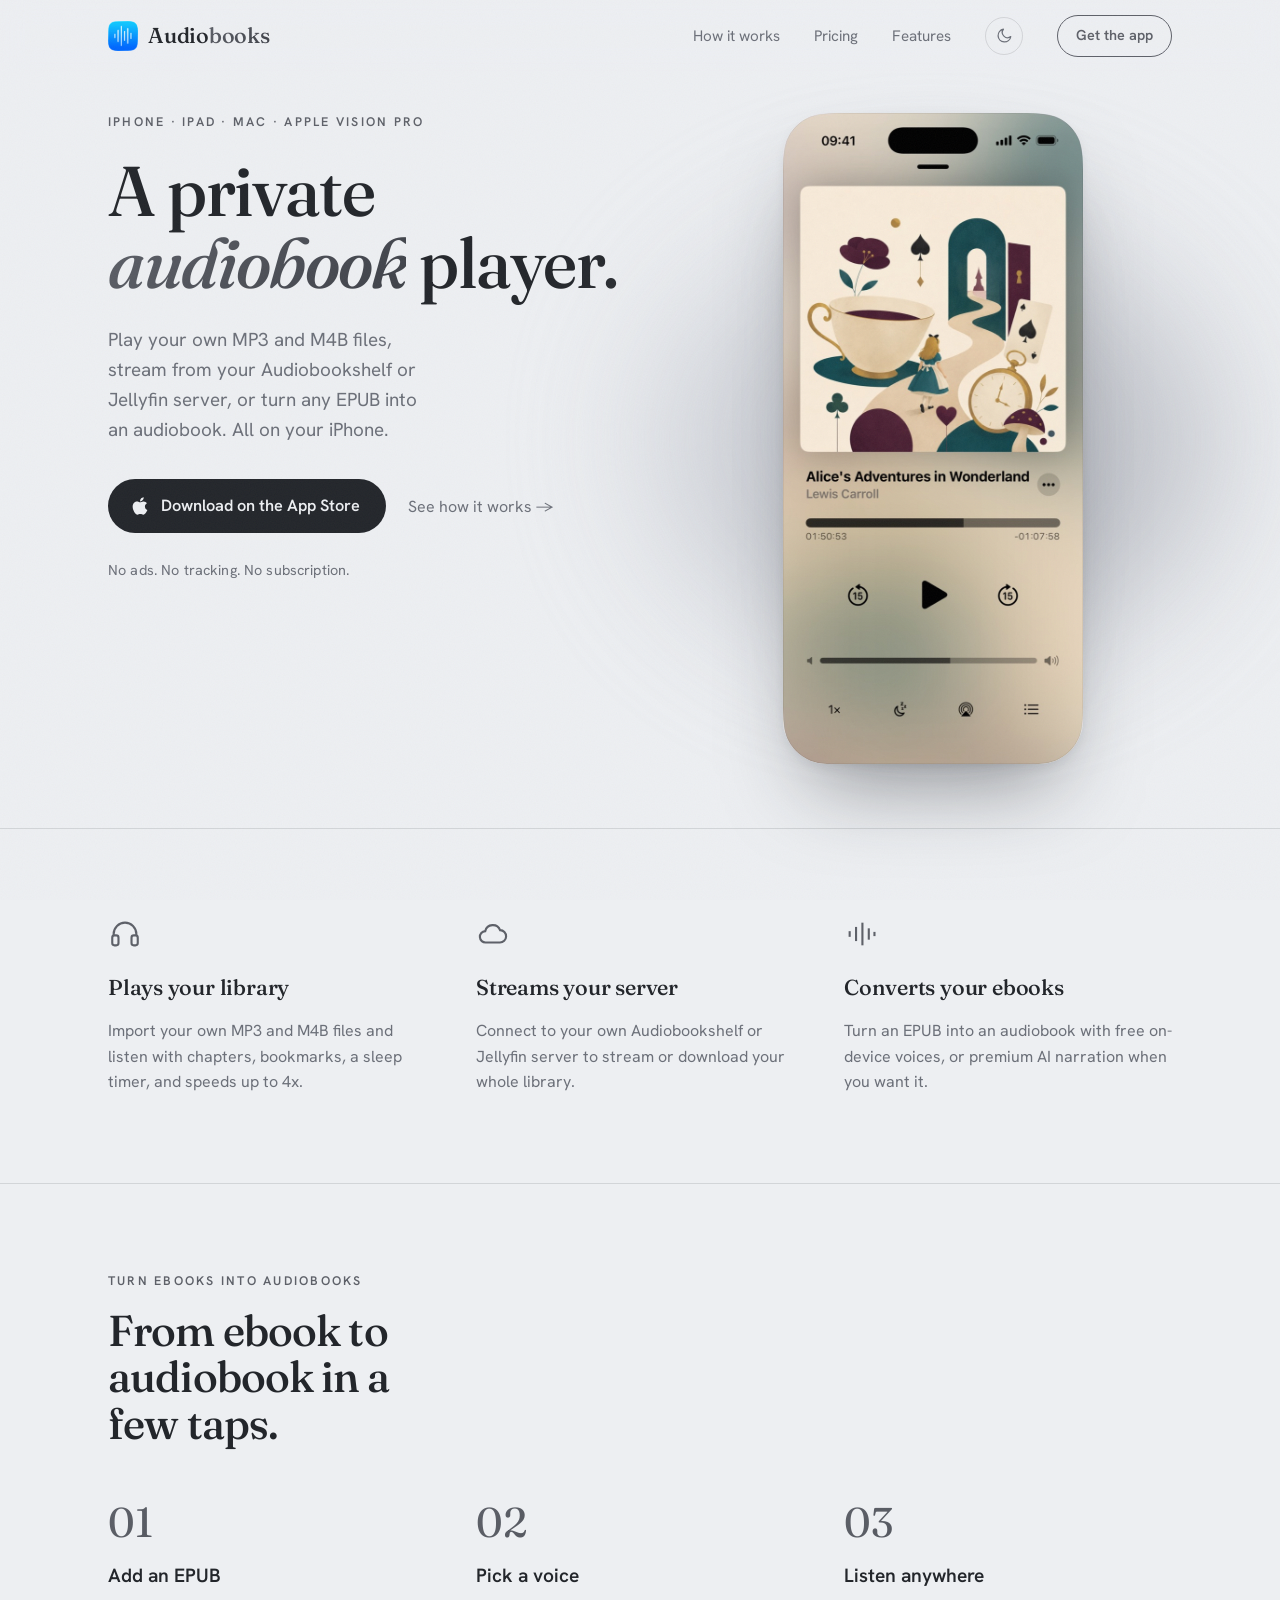
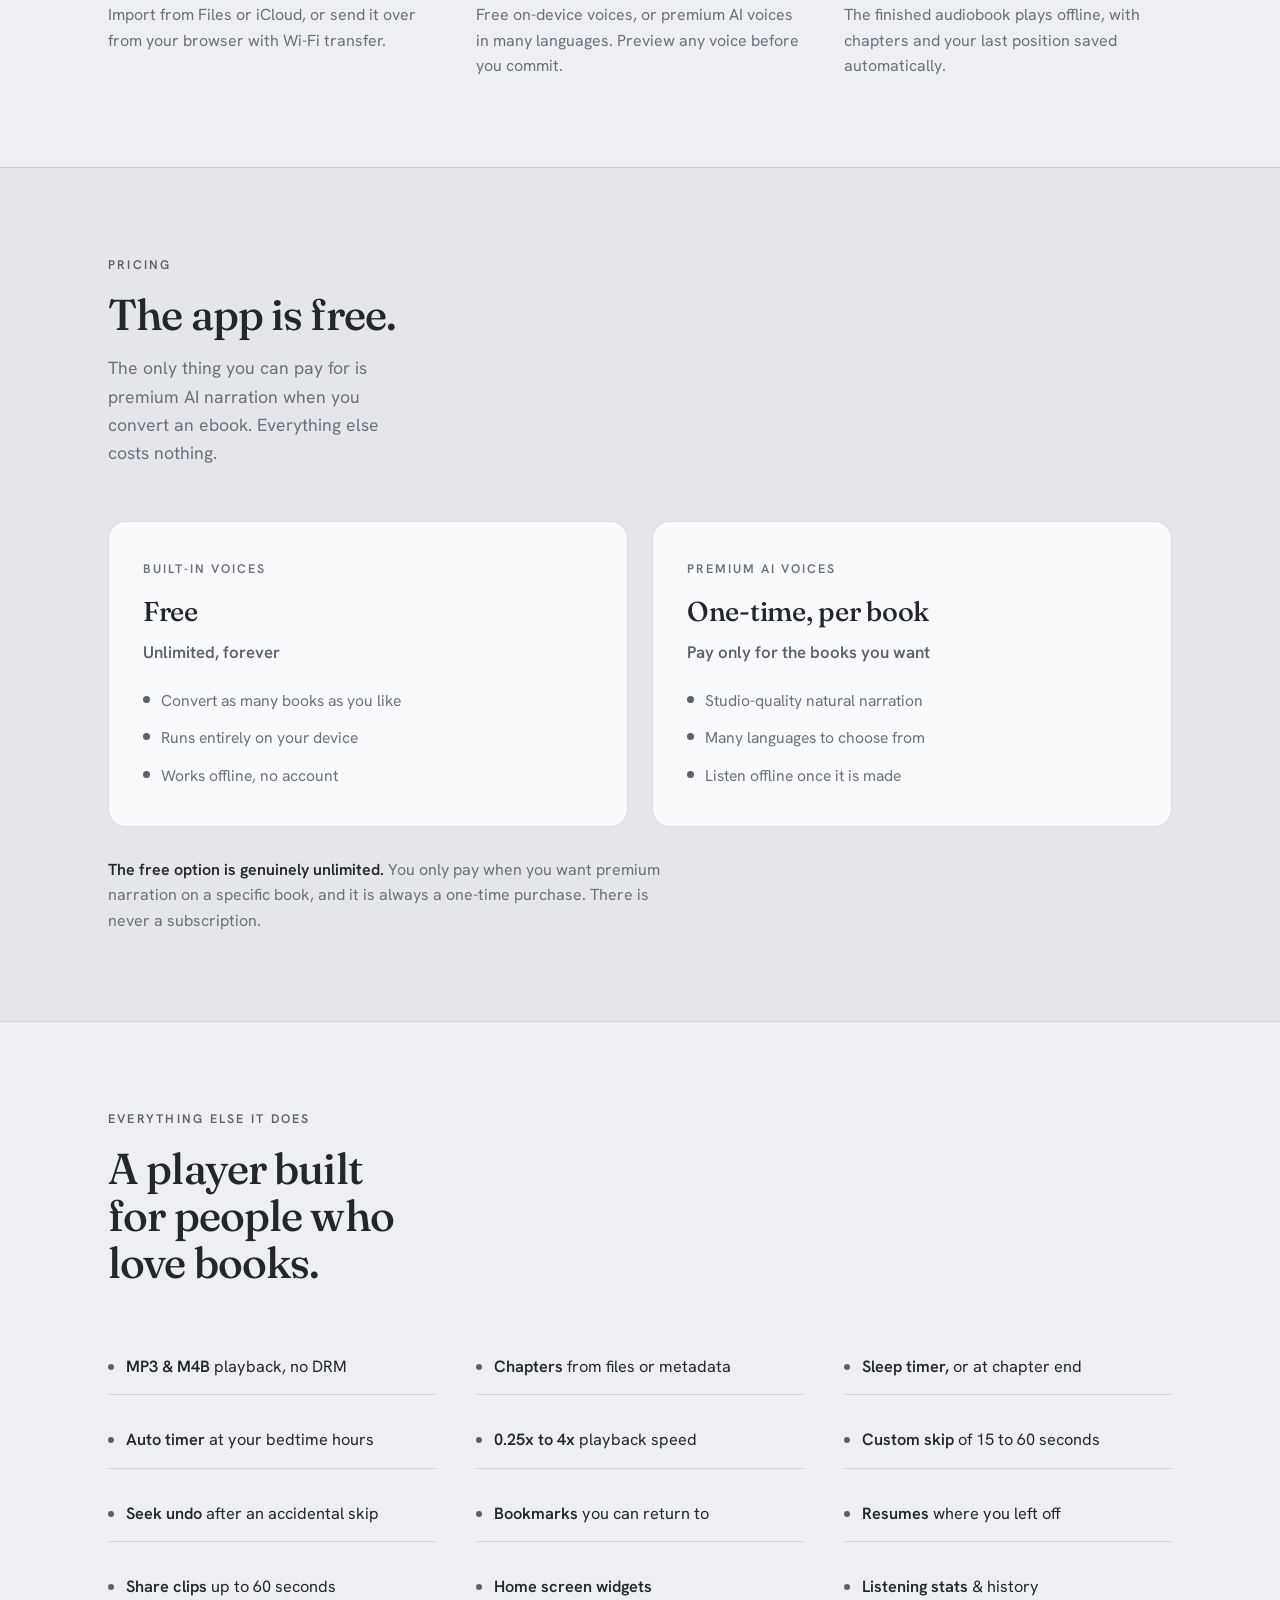
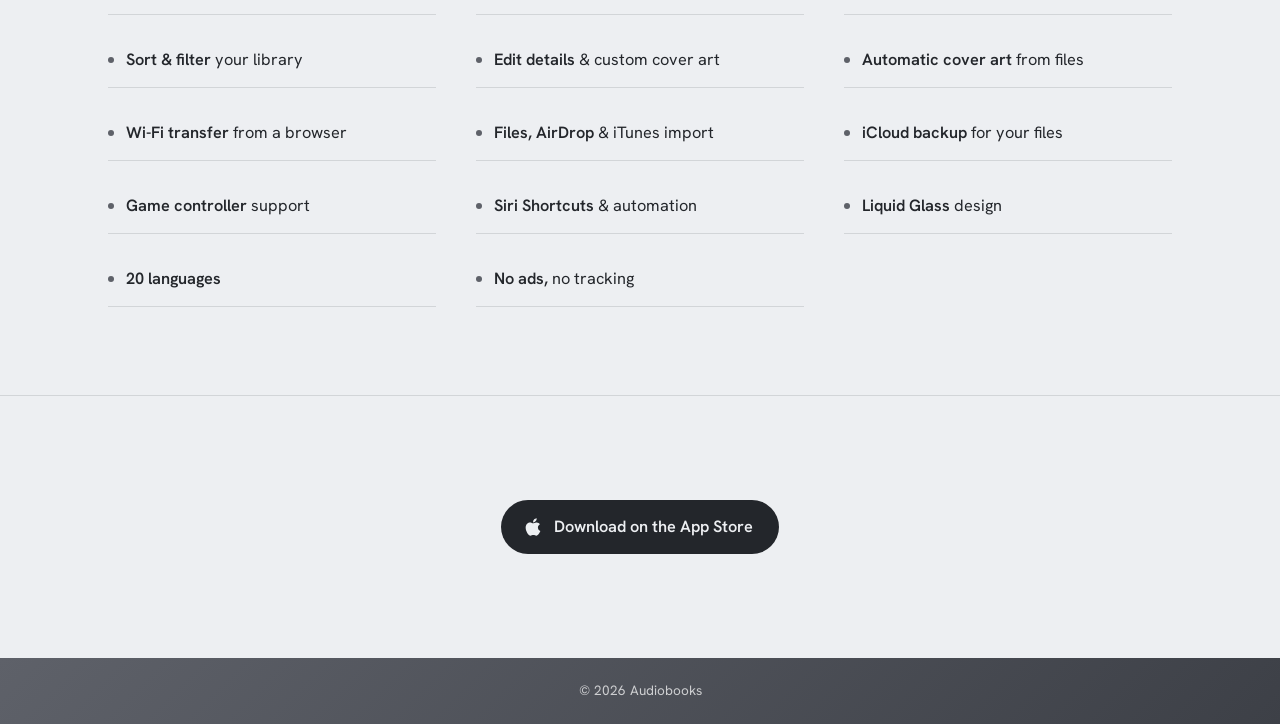
==== commit e969c1d2: "Add favicon and use app icon as the site logo" ====
--- a/index.html
+++ b/index.html
@@ -5,6 +5,11 @@
 <meta name="viewport" content="width=device-width, initial-scale=1.0" />
 <title>Audiobooks: a private audiobook player for iPhone</title>
 <meta name="description" content="A private audiobook player for iPhone. Play your own MP3 and M4B files, stream from Audiobookshelf or Jellyfin, or turn an EPUB into an audiobook. No ads, no tracking, no subscription." />
+<link rel="icon" type="image/png" sizes="32x32" href="assets/favicon-32.png" />
+<link rel="icon" type="image/png" sizes="16x16" href="assets/favicon-16.png" />
+<link rel="apple-touch-icon" href="assets/apple-touch-icon.png" />
+<meta name="theme-color" media="(prefers-color-scheme: light)" content="#edeff2" />
+<meta name="theme-color" media="(prefers-color-scheme: dark)" content="#16171b" />
 <script>
   (function () {
     try {
@@ -53,6 +58,7 @@
   .mark-tile { display: inline-flex; align-items: center; justify-content: center; width: 30px; height: 30px; border-radius: 8px; background: var(--grad-light); box-shadow: 0 2px 7px rgba(35, 38, 43, 0.2); flex: none; }
   .mark-tile svg { width: 17px; height: 17px; }
   .mark-tile line { stroke: #fff; stroke-width: 2; stroke-linecap: round; }
+  .brand-icon { width: 30px; height: 30px; display: block; flex: none; border-radius: 7px; }
 
   * { margin: 0; padding: 0; box-sizing: border-box; }
 
@@ -245,7 +251,7 @@
 
 <header id="top">
   <div class="wrap nav">
-    <a class="brand" href="#top"><span class="mark-tile"><svg viewBox="0 0 24 24" aria-hidden="true"><line x1="4" y1="10" x2="4" y2="14"/><line x1="8" y1="7" x2="8" y2="17"/><line x1="12" y1="4" x2="12" y2="20"/><line x1="16" y1="8" x2="16" y2="16"/><line x1="20" y1="10" x2="20" y2="14"/></svg></span><span class="wordmark">Audio<span class="hl">books</span></span></a>
+    <a class="brand" href="#top"><img class="brand-icon" src="assets/apple-touch-icon.png" width="30" height="30" alt="Audiobooks app icon" /><span class="wordmark">Audio<span class="hl">books</span></span></a>
     <nav class="nav-links">
       <a href="#how">How it works</a>
       <a href="#pricing">Pricing</a>
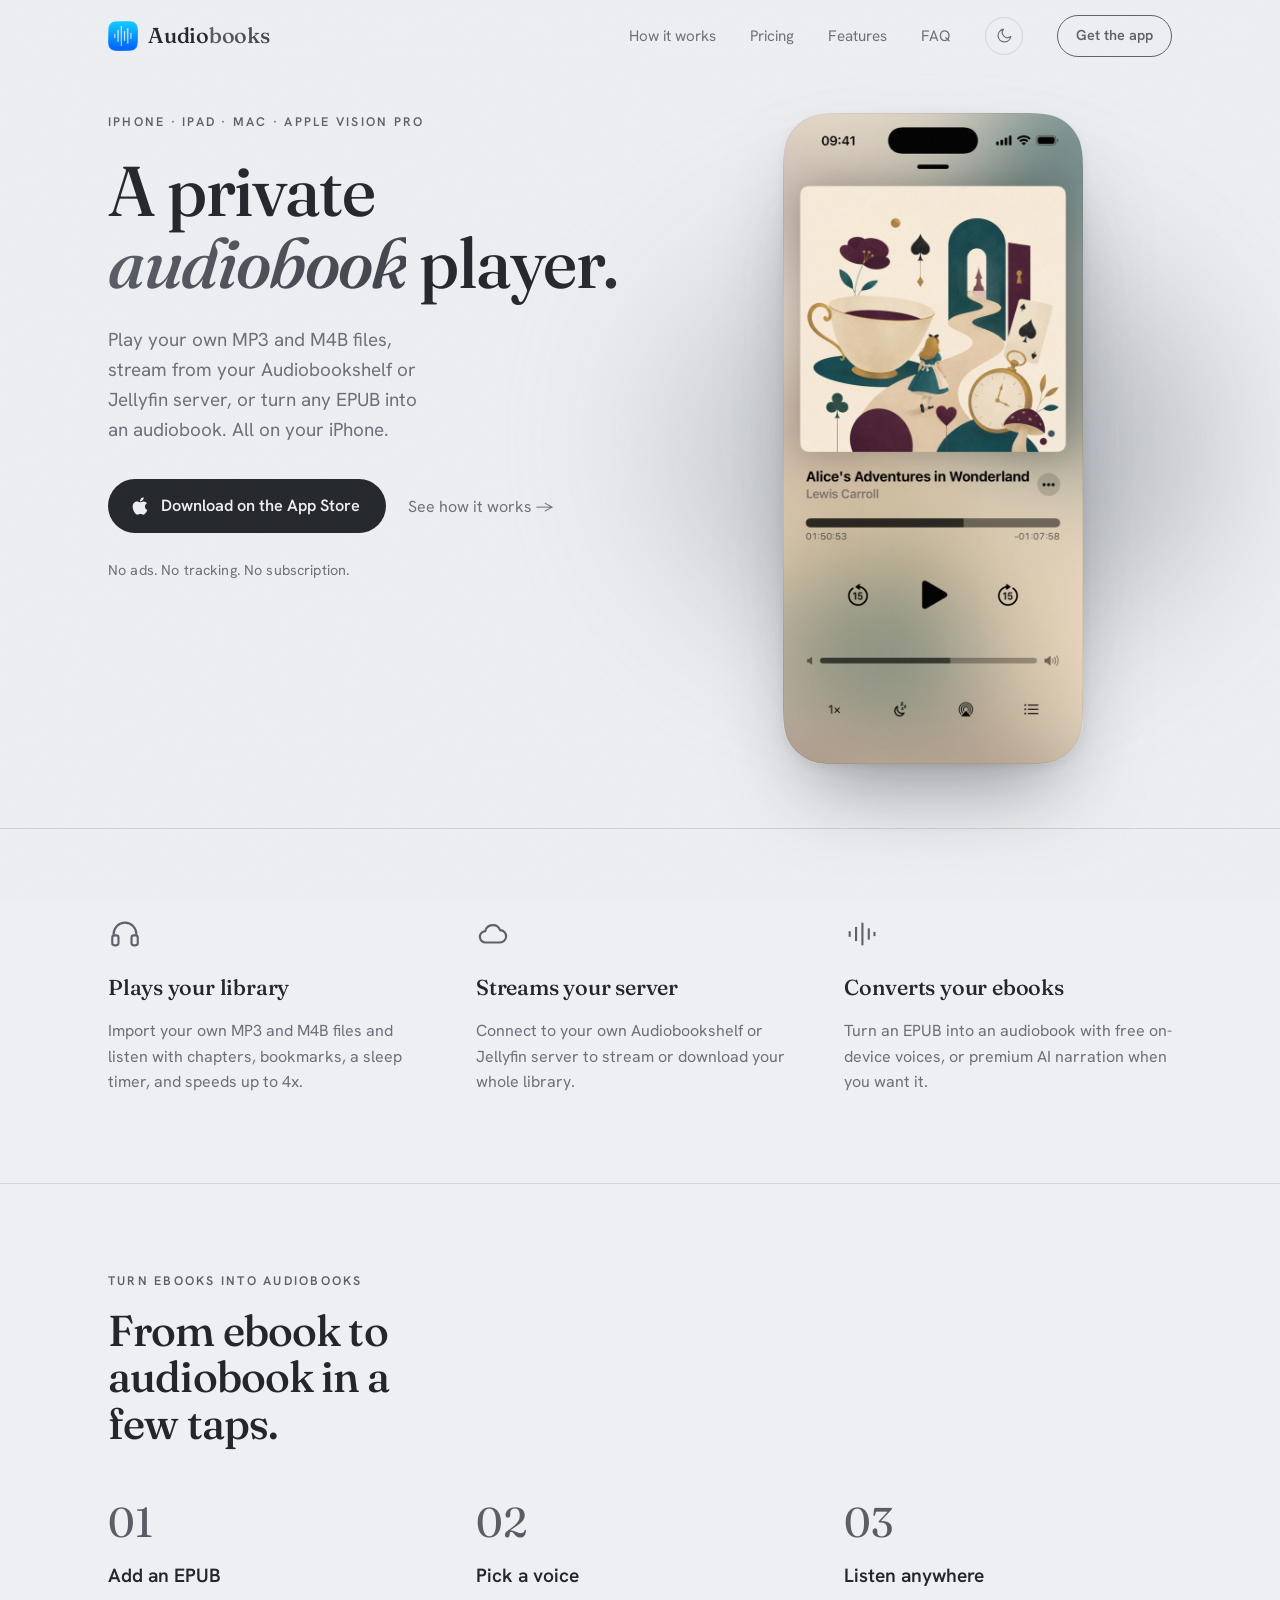
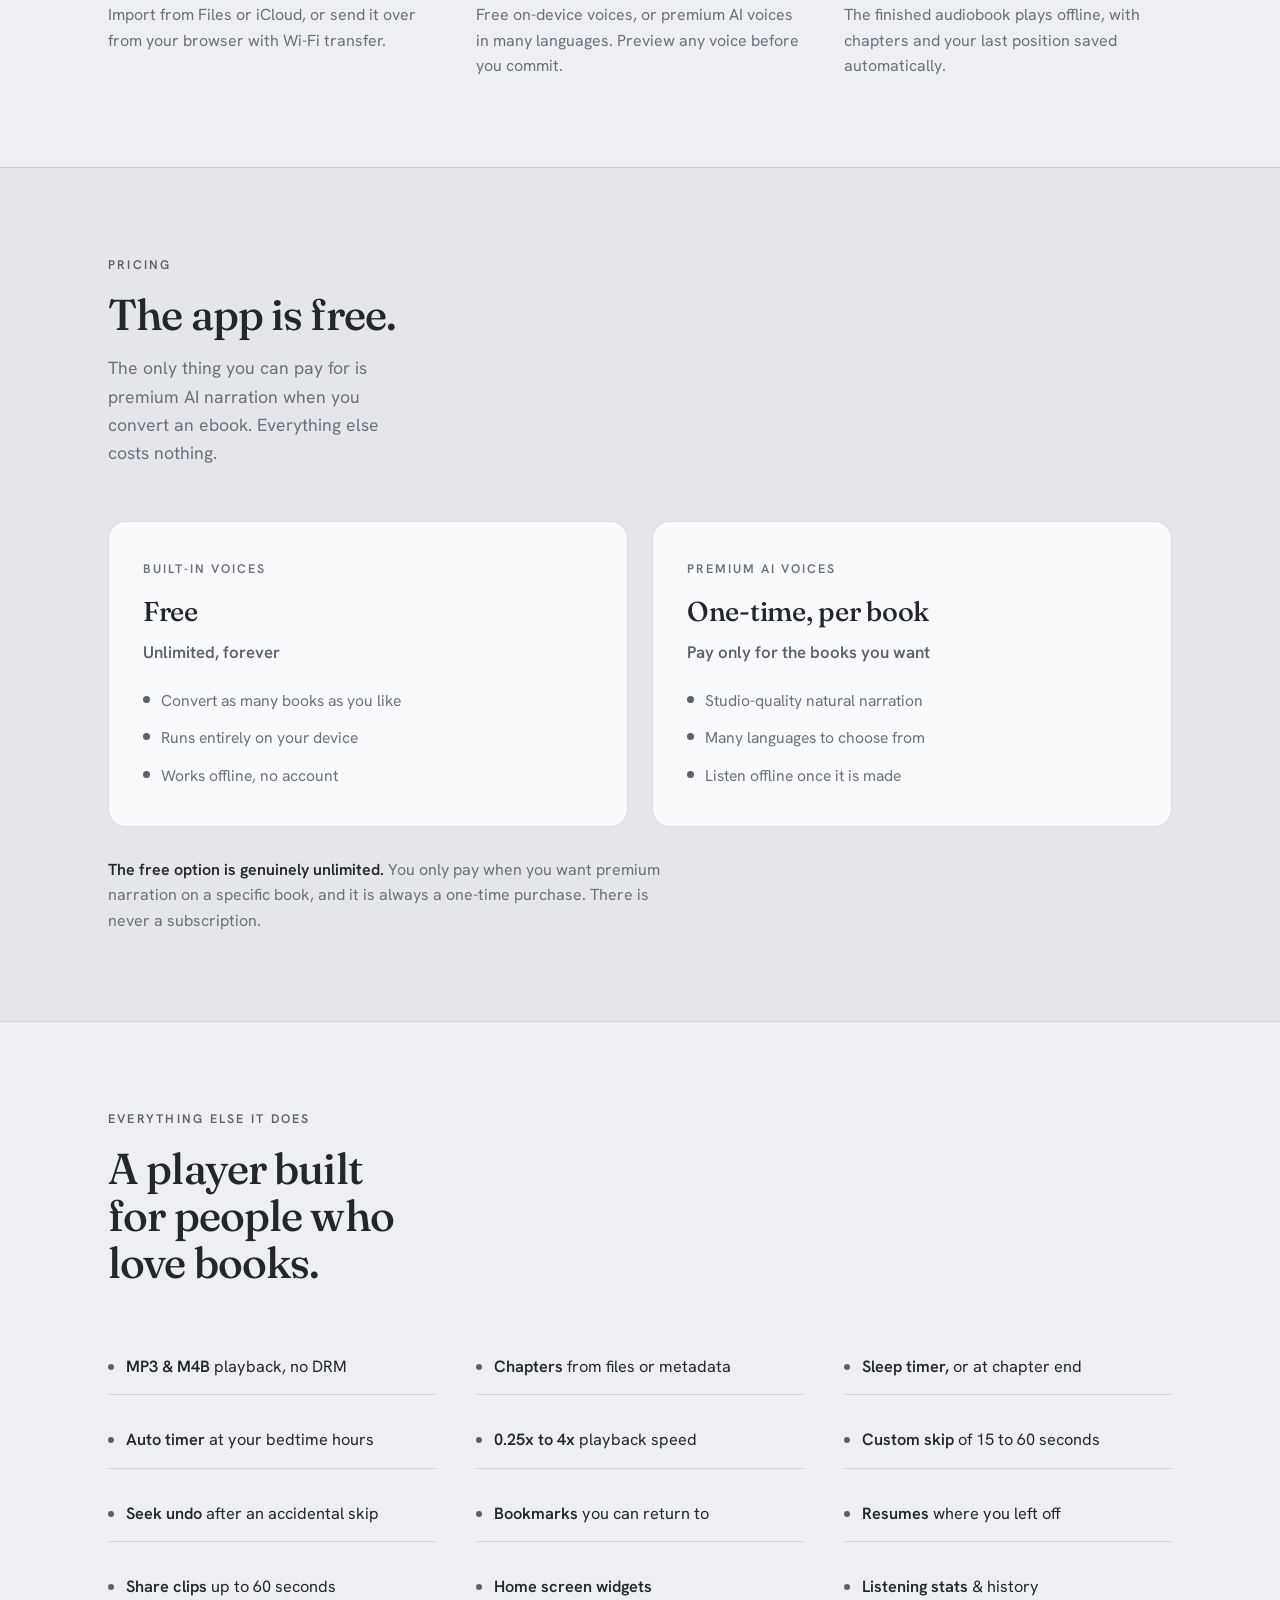
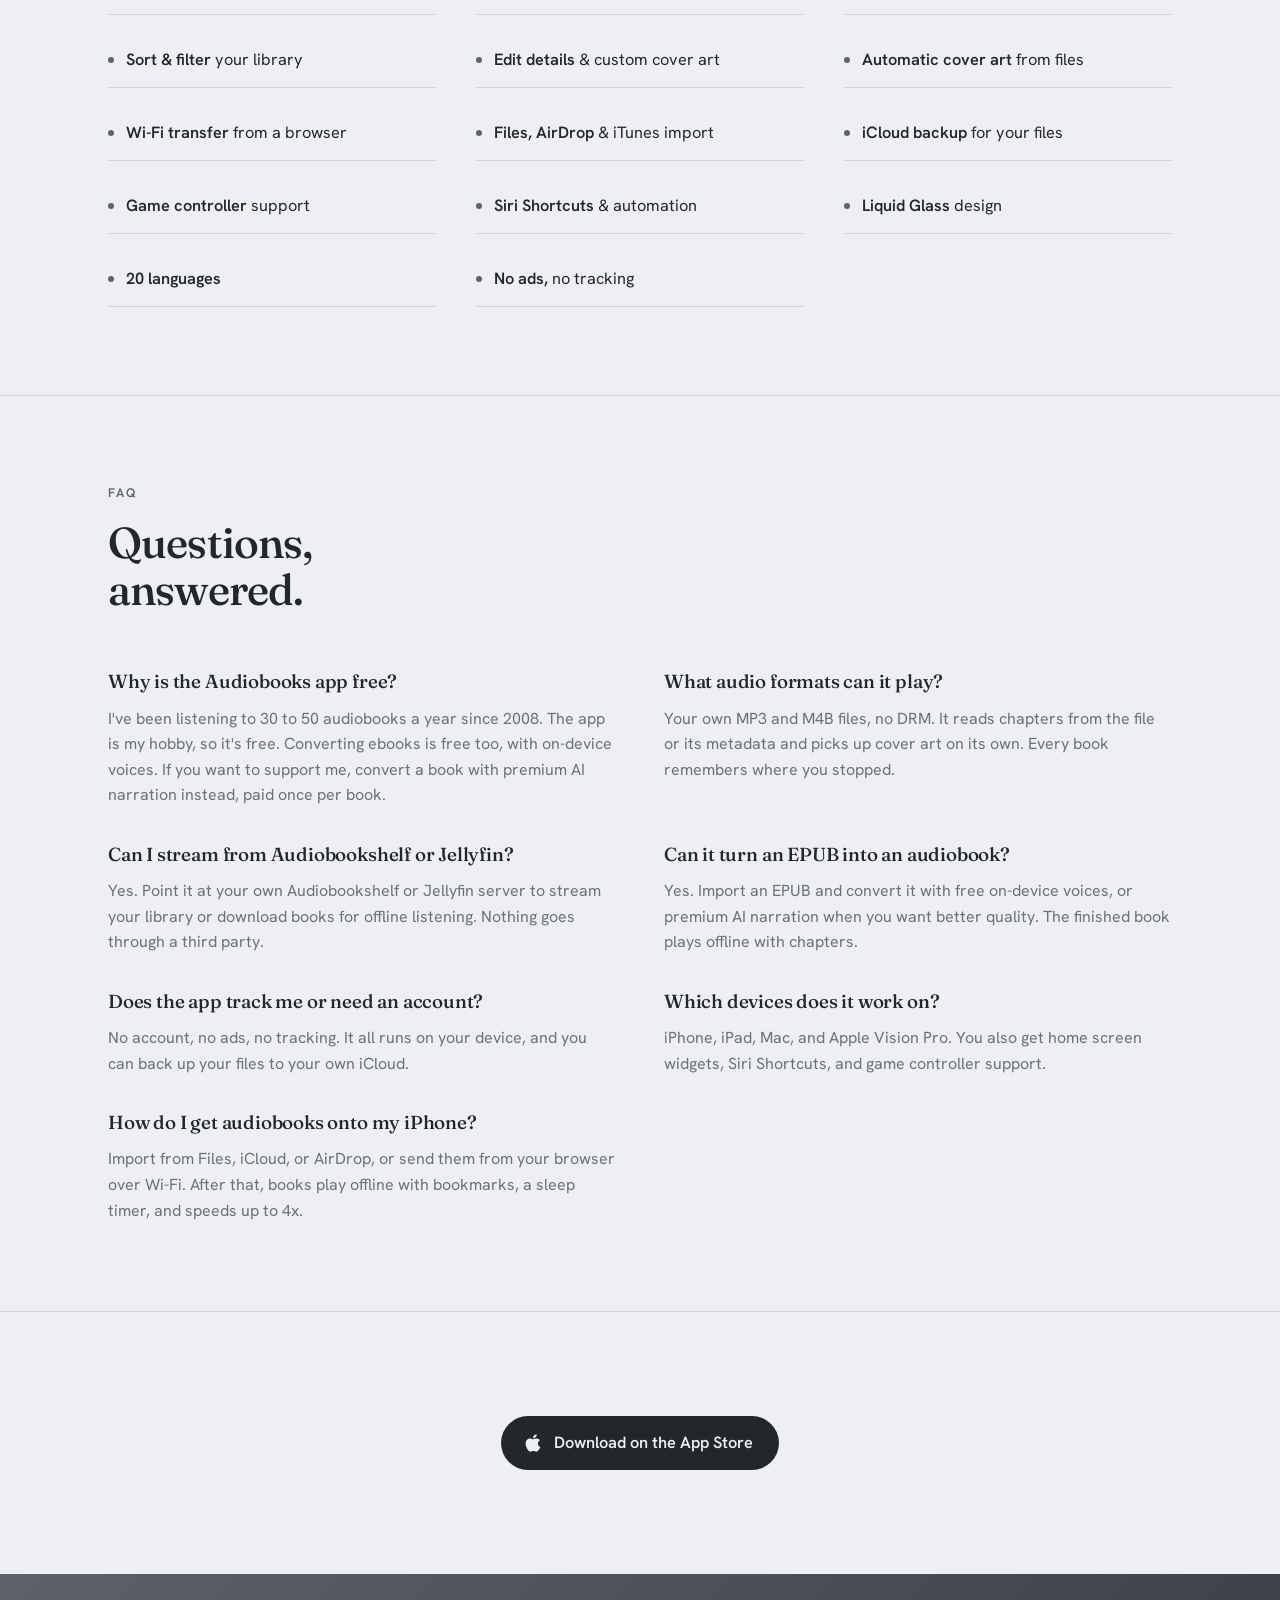
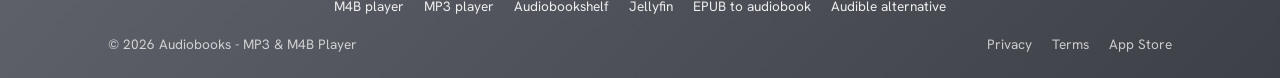
==== commit 6124f925: "add SEO foundation" ====
--- a/index.html
+++ b/index.html
@@ -10,6 +10,96 @@
 <link rel="apple-touch-icon" href="assets/apple-touch-icon.png" />
 <meta name="theme-color" media="(prefers-color-scheme: light)" content="#edeff2" />
 <meta name="theme-color" media="(prefers-color-scheme: dark)" content="#16171b" />
+<link rel="canonical" href="https://audiobooks.paul-nameless.com/" />
+
+<meta property="og:type" content="website" />
+<meta property="og:site_name" content="Audiobooks" />
+<meta property="og:title" content="Audiobooks: a private audiobook player for iPhone" />
+<meta property="og:description" content="Play your own MP3 and M4B files, stream from Audiobookshelf or Jellyfin, or turn an EPUB into an audiobook. No ads, no tracking, no subscription." />
+<meta property="og:url" content="https://audiobooks.paul-nameless.com/" />
+<meta property="og:image" content="https://audiobooks.paul-nameless.com/assets/og.png" />
+<meta property="og:image:width" content="1200" />
+<meta property="og:image:height" content="630" />
+<meta property="og:image:alt" content="Audiobooks: a private audiobook player for iPhone, iPad, Mac, and Apple Vision Pro." />
+<meta name="twitter:card" content="summary_large_image" />
+<meta name="twitter:title" content="Audiobooks: a private audiobook player for iPhone" />
+<meta name="twitter:description" content="Play your own MP3 and M4B files, stream from Audiobookshelf or Jellyfin, or turn an EPUB into an audiobook. No ads, no tracking, no subscription." />
+<meta name="twitter:image" content="https://audiobooks.paul-nameless.com/assets/og.png" />
+
+<script type="application/ld+json">
+{
+  "@context": "https://schema.org",
+  "@graph": [
+    {
+      "@type": "WebSite",
+      "@id": "https://audiobooks.paul-nameless.com/#website",
+      "name": "Audiobooks",
+      "url": "https://audiobooks.paul-nameless.com/",
+      "publisher": { "@id": "https://audiobooks.paul-nameless.com/#person" }
+    },
+    {
+      "@type": "Person",
+      "@id": "https://audiobooks.paul-nameless.com/#person",
+      "name": "Pavlo Klymenko"
+    },
+    {
+      "@type": "SoftwareApplication",
+      "@id": "https://audiobooks.paul-nameless.com/#app",
+      "name": "Audiobooks: MP3 & M4B Player",
+      "operatingSystem": "iOS, iPadOS, macOS, visionOS",
+      "applicationCategory": "MultimediaApplication",
+      "description": "A private audiobook player for iPhone. Play your own MP3 and M4B files, stream from Audiobookshelf or Jellyfin, or turn an EPUB into an audiobook. No ads, no tracking, no subscription.",
+      "url": "https://audiobooks.paul-nameless.com/",
+      "downloadUrl": "https://apps.apple.com/us/app/audiobooks-mp3-m4b-player/id6471399965",
+      "installUrl": "https://apps.apple.com/us/app/audiobooks-mp3-m4b-player/id6471399965",
+      "image": "https://audiobooks.paul-nameless.com/assets/apple-touch-icon.png",
+      "author": { "@id": "https://audiobooks.paul-nameless.com/#person" },
+      "offers": { "@type": "Offer", "price": "0", "priceCurrency": "USD" }
+    },
+    {
+      "@type": "FAQPage",
+      "@id": "https://audiobooks.paul-nameless.com/#faq",
+      "mainEntity": [
+        {
+          "@type": "Question",
+          "name": "Why is the Audiobooks app free?",
+          "acceptedAnswer": { "@type": "Answer", "text": "I've been listening to 30 to 50 audiobooks a year since 2008. The app is my hobby, so it's free. Converting ebooks is free too, with on-device voices. If you want to support me, convert a book with premium AI narration instead, paid once per book." }
+        },
+        {
+          "@type": "Question",
+          "name": "What audio formats can it play?",
+          "acceptedAnswer": { "@type": "Answer", "text": "Your own MP3 and M4B files, no DRM. It reads chapters from the file or its metadata and picks up cover art on its own. Every book remembers where you stopped." }
+        },
+        {
+          "@type": "Question",
+          "name": "Can I stream from Audiobookshelf or Jellyfin?",
+          "acceptedAnswer": { "@type": "Answer", "text": "Yes. Point it at your own Audiobookshelf or Jellyfin server to stream your library or download books for offline listening. Nothing goes through a third party." }
+        },
+        {
+          "@type": "Question",
+          "name": "Can it turn an EPUB into an audiobook?",
+          "acceptedAnswer": { "@type": "Answer", "text": "Yes. Import an EPUB and convert it with free on-device voices, or premium AI narration when you want better quality. The finished book plays offline with chapters." }
+        },
+        {
+          "@type": "Question",
+          "name": "Does the app track me or need an account?",
+          "acceptedAnswer": { "@type": "Answer", "text": "No account, no ads, no tracking. It all runs on your device, and you can back up your files to your own iCloud." }
+        },
+        {
+          "@type": "Question",
+          "name": "Which devices does it work on?",
+          "acceptedAnswer": { "@type": "Answer", "text": "iPhone, iPad, Mac, and Apple Vision Pro. You also get home screen widgets, Siri Shortcuts, and game controller support." }
+        },
+        {
+          "@type": "Question",
+          "name": "How do I get audiobooks onto my iPhone?",
+          "acceptedAnswer": { "@type": "Answer", "text": "Import from Files, iCloud, or AirDrop, or send them from your browser over Wi-Fi. After that, books play offline with bookmarks, a sleep timer, and speeds up to 4x." }
+        }
+      ]
+    }
+  ]
+}
+</script>
 <script>
   (function () {
     try {
@@ -213,6 +303,11 @@
   .feature b { font-weight: 600; }
   .feature .dot { flex: none; width: 6px; height: 6px; border-radius: 50%; background: var(--accent); transform: translateY(-2px); }
 
+  /* faq */
+  .faq-list { display: grid; grid-template-columns: 1fr 1fr; gap: 32px 48px; }
+  .faq-item h3 { font-family: var(--serif); font-size: 1.18rem; font-weight: 500; margin-bottom: 8px; letter-spacing: -0.01em; }
+  .faq-item p { color: var(--ink-soft); font-size: 1rem; }
+
   /* closing */
   .closing { text-align: center; padding: 104px 0; border-top: 1px solid var(--line); }
   .closing h2 { max-width: 20ch; margin: 0 auto 34px; }
@@ -220,8 +315,11 @@
 
   /* footer */
   footer { background: var(--grad-dark); padding: 22px 0; }
-  .foot { display: flex; justify-content: center; align-items: center; gap: 16px; flex-wrap: wrap; color: rgba(255, 255, 255, 0.72); font-size: 0.85rem; }
-  .foot-links { display: flex; gap: 22px; }
+  .foot { display: flex; flex-direction: column; gap: 16px; color: rgba(255, 255, 255, 0.72); font-size: 0.85rem; }
+  .foot-links { display: flex; gap: 20px; flex-wrap: wrap; }
+  .foot-pages { justify-content: center; }
+  .foot-pages a { color: rgba(255, 255, 255, 0.9); }
+  .foot-legal { display: flex; justify-content: space-between; align-items: center; gap: 14px; flex-wrap: wrap; }
   .foot-links a { transition: color 0.2s ease; }
   .foot-links a:hover { color: #fff; }
 
@@ -240,7 +338,7 @@
   @media (max-width: 860px) {
     .hero-grid { grid-template-columns: 1fr; gap: 48px; }
     .lead { max-width: none; }
-    .pillars, .steps, .features { grid-template-columns: 1fr; gap: 28px; }
+    .pillars, .steps, .features, .faq-list { grid-template-columns: 1fr; gap: 28px; }
     .price-cards { grid-template-columns: 1fr; }
     .hero { padding: 56px 0 48px; }
     section.band { padding: 64px 0; }
@@ -256,6 +354,7 @@
       <a href="#how">How it works</a>
       <a href="#pricing">Pricing</a>
       <a href="#features">Features</a>
+      <a href="#faq">FAQ</a>
       <button class="theme-toggle" id="themeToggle" type="button" aria-label="Toggle dark mode">
         <svg class="icon-moon" viewBox="0 0 24 24" aria-hidden="true"><path d="M21 12.8A8.5 8.5 0 1 1 11.2 3a7 7 0 0 0 9.8 9.8Z"/></svg>
         <svg class="icon-sun" viewBox="0 0 24 24" aria-hidden="true"><circle cx="12" cy="12" r="4.2"/><path d="M12 2.6v2.1M12 19.3v2.1M4.7 4.7l1.5 1.5M17.8 17.8l1.5 1.5M2.6 12h2.1M19.3 12h2.1M4.7 19.3l1.5-1.5M17.8 6.2l1.5-1.5"/></svg>
@@ -404,6 +503,45 @@
     </div>
   </section>
 
+  <section class="band" id="faq">
+    <div class="wrap">
+      <div class="section-head">
+        <div class="eyebrow">FAQ</div>
+        <h2>Questions, answered.</h2>
+      </div>
+      <div class="faq-list">
+        <div class="faq-item">
+          <h3>Why is the Audiobooks app free?</h3>
+          <p>I've been listening to 30 to 50 audiobooks a year since 2008. The app is my hobby, so it's free. Converting ebooks is free too, with on-device voices. If you want to support me, convert a book with premium AI narration instead, paid once per book.</p>
+        </div>
+        <div class="faq-item">
+          <h3>What audio formats can it play?</h3>
+          <p>Your own MP3 and M4B files, no DRM. It reads chapters from the file or its metadata and picks up cover art on its own. Every book remembers where you stopped.</p>
+        </div>
+        <div class="faq-item">
+          <h3>Can I stream from Audiobookshelf or Jellyfin?</h3>
+          <p>Yes. Point it at your own Audiobookshelf or Jellyfin server to stream your library or download books for offline listening. Nothing goes through a third party.</p>
+        </div>
+        <div class="faq-item">
+          <h3>Can it turn an EPUB into an audiobook?</h3>
+          <p>Yes. Import an EPUB and convert it with free on-device voices, or premium AI narration when you want better quality. The finished book plays offline with chapters.</p>
+        </div>
+        <div class="faq-item">
+          <h3>Does the app track me or need an account?</h3>
+          <p>No account, no ads, no tracking. It all runs on your device, and you can back up your files to your own iCloud.</p>
+        </div>
+        <div class="faq-item">
+          <h3>Which devices does it work on?</h3>
+          <p>iPhone, iPad, Mac, and Apple Vision Pro. You also get home screen widgets, Siri Shortcuts, and game controller support.</p>
+        </div>
+        <div class="faq-item">
+          <h3>How do I get audiobooks onto my iPhone?</h3>
+          <p>Import from Files, iCloud, or AirDrop, or send them from your browser over Wi-Fi. After that, books play offline with bookmarks, a sleep timer, and speeds up to 4x.</p>
+        </div>
+      </div>
+    </div>
+  </section>
+
   <section class="closing">
     <div class="wrap">
       <a class="btn-store" href="https://apps.apple.com/us/app/audiobooks-mp3-m4b-player/id6471399965">
@@ -416,7 +554,22 @@
 
 <footer>
   <div class="wrap foot">
-    <span>© 2026 Audiobooks</span>
+    <nav class="foot-links foot-pages">
+      <a href="m4b-player.html">M4B player</a>
+      <a href="mp3-audiobook-player.html">MP3 player</a>
+      <a href="audiobookshelf-ios-app.html">Audiobookshelf</a>
+      <a href="jellyfin-audiobook-player.html">Jellyfin</a>
+      <a href="convert-epub-to-audiobook.html">EPUB to audiobook</a>
+      <a href="alternatives/audible.html">Audible alternative</a>
+    </nav>
+    <div class="foot-legal">
+      <span>© 2026 Audiobooks - MP3 &amp; M4B Player</span>
+      <nav class="foot-links">
+        <a href="privacy.html">Privacy</a>
+        <a href="terms.html">Terms</a>
+        <a href="https://apps.apple.com/us/app/audiobooks-mp3-m4b-player/id6471399965">App Store</a>
+      </nav>
+    </div>
   </div>
 </footer>
 
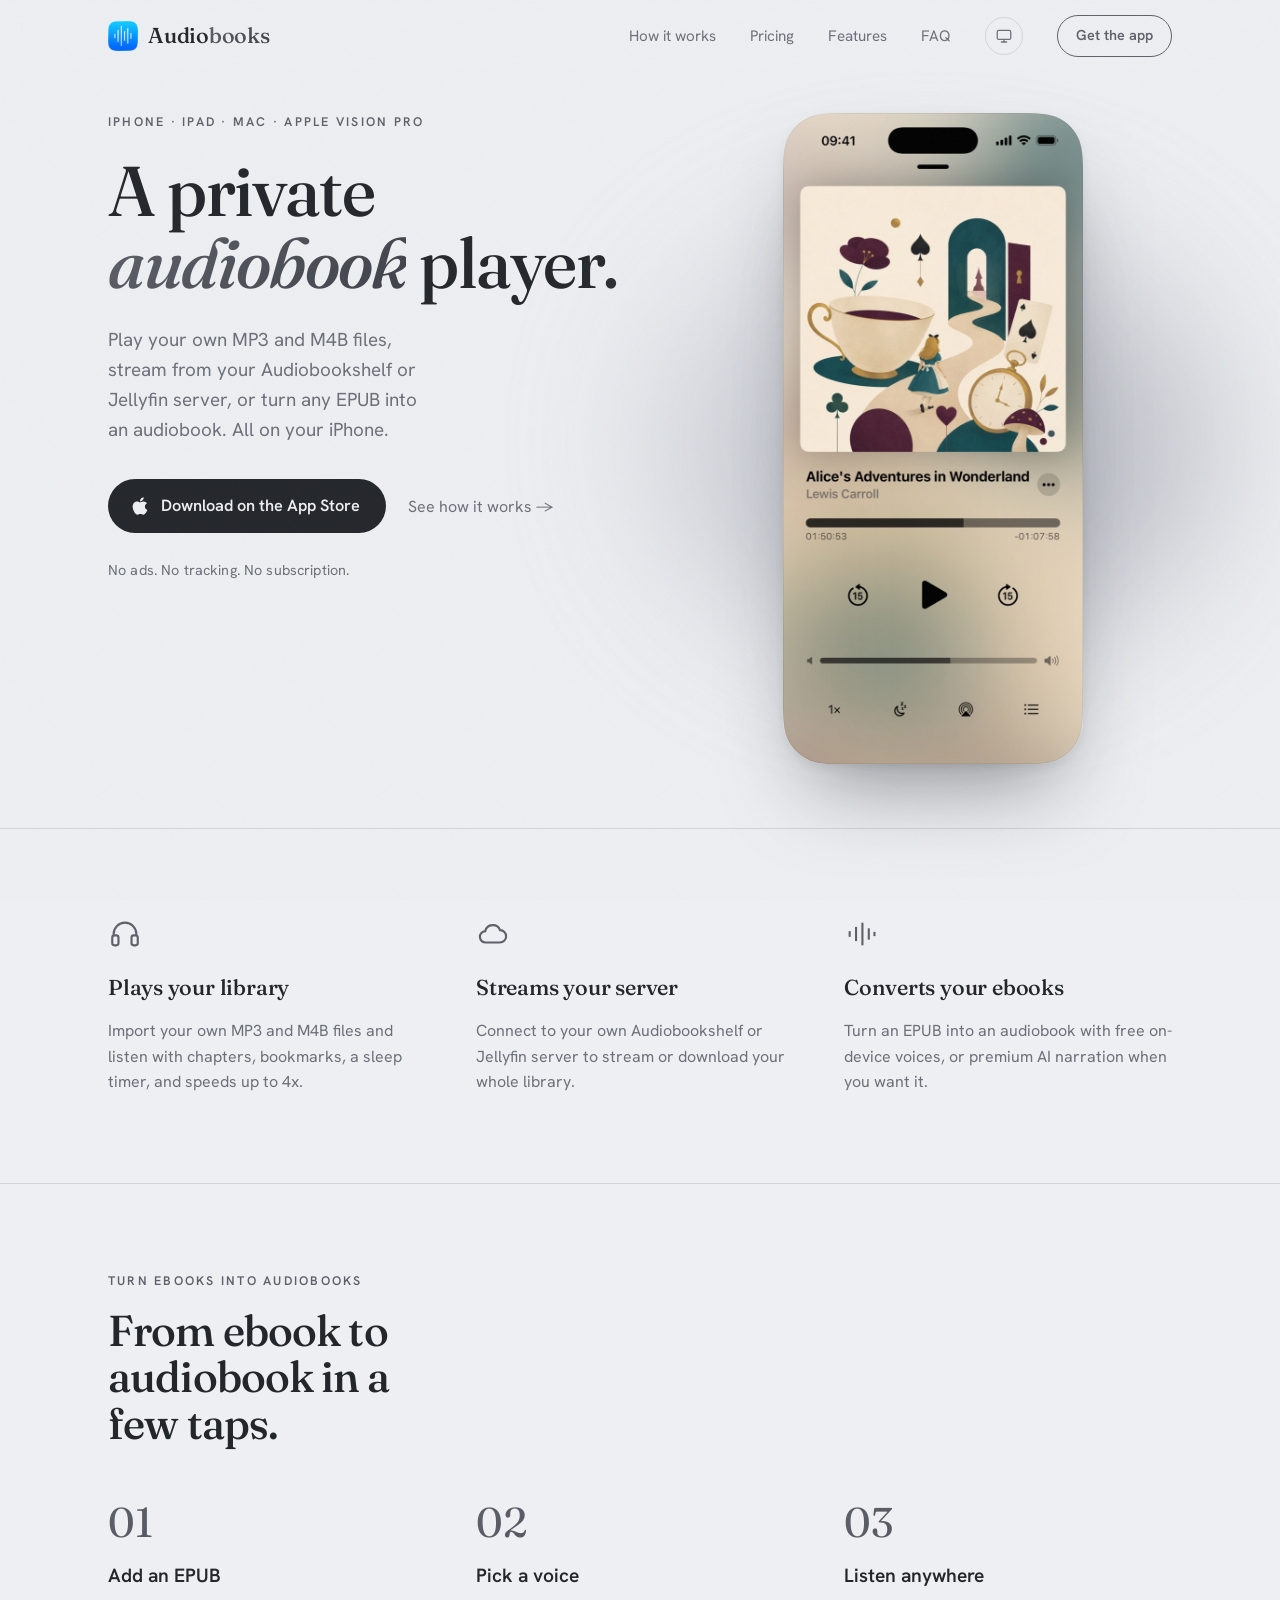
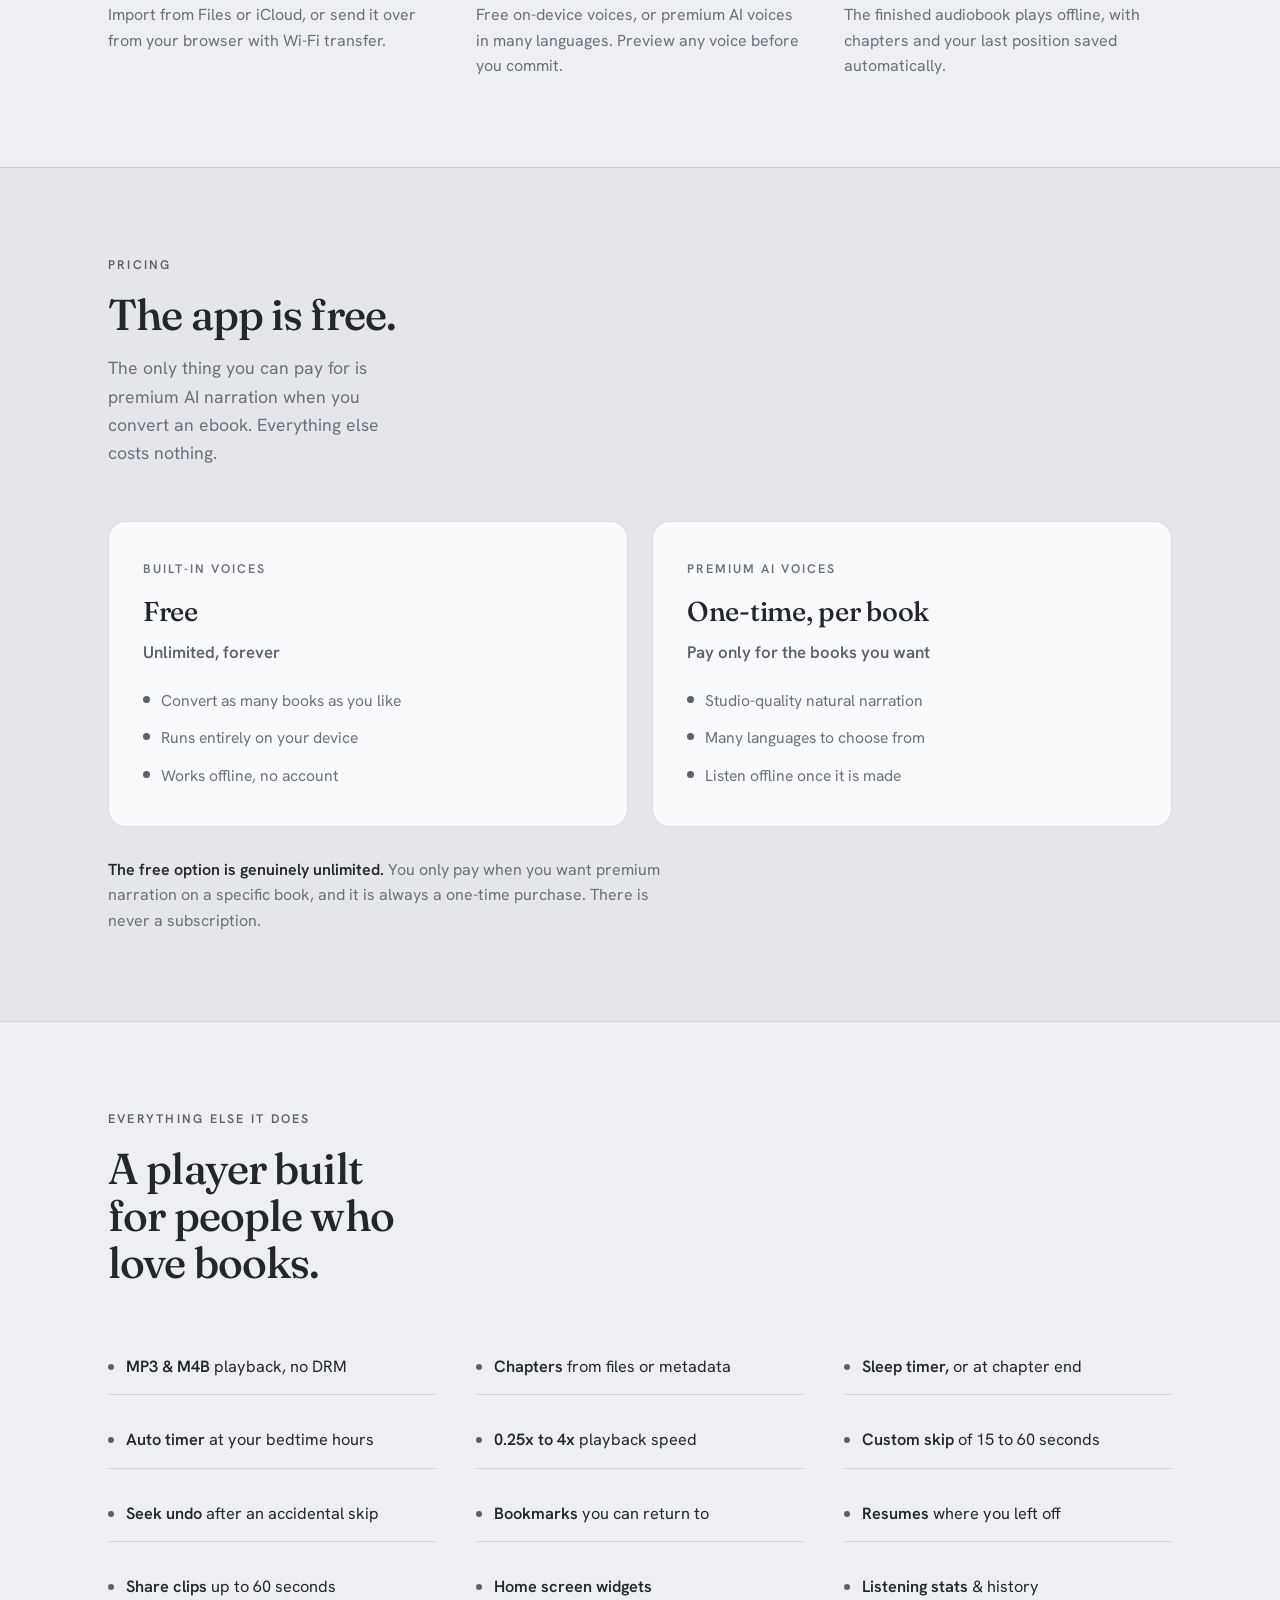
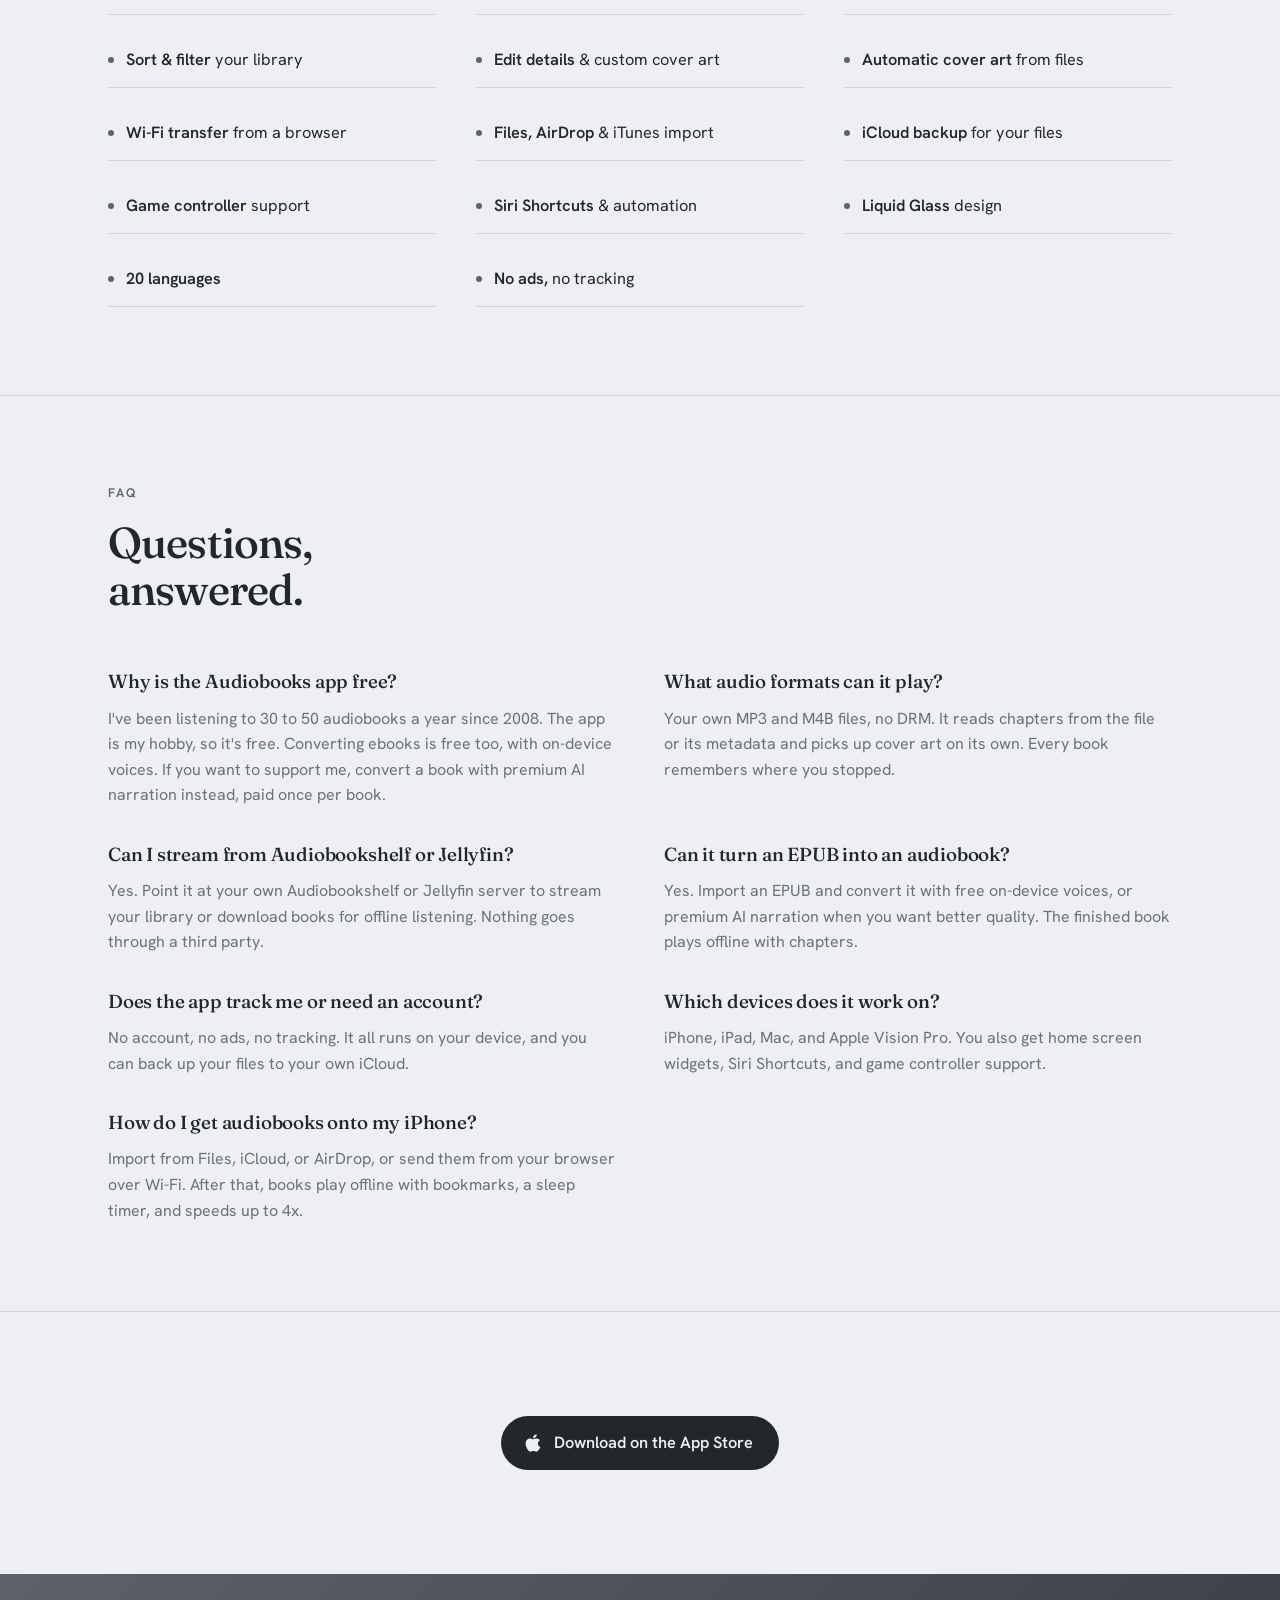
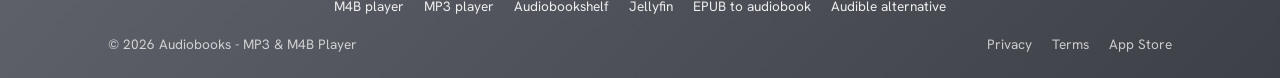
==== commit 50cc4139: "add light/dark/system theme cycle" ====
--- a/index.html
+++ b/index.html
@@ -102,11 +102,10 @@
 </script>
 <script>
   (function () {
-    try {
-      var s = localStorage.getItem('theme');
-      var d = s ? s === 'dark' : window.matchMedia('(prefers-color-scheme: dark)').matches;
-      if (d) document.documentElement.classList.add('dark');
-    } catch (e) {}
+    var r = document.documentElement, m = 'system';
+    try { var s = localStorage.getItem('theme'); if (s === 'light' || s === 'dark') m = s; } catch (e) {}
+    r.setAttribute('data-theme-mode', m);
+    try { if (m === 'dark' || (m === 'system' && matchMedia('(prefers-color-scheme: dark)').matches)) r.classList.add('dark'); } catch (e) {}
   })();
 </script>
 <link rel="preconnect" href="https://fonts.googleapis.com" />
@@ -204,9 +203,10 @@
   .theme-toggle { display: inline-flex; align-items: center; justify-content: center; width: 38px; height: 38px; border-radius: 999px; border: 1px solid var(--line); background: transparent; color: var(--ink-soft); cursor: pointer; transition: color 0.2s ease, border-color 0.2s ease; }
   .theme-toggle:hover { color: var(--ink); border-color: var(--accent); }
   .theme-toggle svg { width: 18px; height: 18px; fill: none; stroke: currentColor; stroke-width: 1.7; stroke-linecap: round; stroke-linejoin: round; }
-  .theme-toggle .icon-sun { display: none; }
-  :root.dark .theme-toggle .icon-moon { display: none; }
-  :root.dark .theme-toggle .icon-sun { display: block; }
+  .theme-toggle .icon-sun, .theme-toggle .icon-moon, .theme-toggle .icon-monitor { display: none; }
+  :root[data-theme-mode="light"] .theme-toggle .icon-sun { display: block; }
+  :root[data-theme-mode="dark"] .theme-toggle .icon-moon { display: block; }
+  :root[data-theme-mode="system"] .theme-toggle .icon-monitor { display: block; }
   @media (max-width: 720px) { .nav-links a:not(.nav-cta) { display: none; } }
 
   /* ---------- hero ---------- */
@@ -355,9 +355,10 @@
       <a href="#pricing">Pricing</a>
       <a href="#features">Features</a>
       <a href="#faq">FAQ</a>
-      <button class="theme-toggle" id="themeToggle" type="button" aria-label="Toggle dark mode">
+      <button class="theme-toggle" id="themeToggle" type="button" aria-label="Change theme: light, dark, or system">
+        <svg class="icon-sun" viewBox="0 0 24 24" aria-hidden="true"><circle cx="12" cy="12" r="4.2"/><path d="M12 2.6v2.1M12 19.3v2.1M4.7 4.7l1.5 1.5M17.8 17.8l1.5 1.5M2.6 12h2.1M19.3 12h2.1M4.7 19.3l1.5-1.5M17.8 6.2l1.5-1.5"/></svg>
         <svg class="icon-moon" viewBox="0 0 24 24" aria-hidden="true"><path d="M21 12.8A8.5 8.5 0 1 1 11.2 3a7 7 0 0 0 9.8 9.8Z"/></svg>
-        <svg class="icon-sun" viewBox="0 0 24 24" aria-hidden="true"><circle cx="12" cy="12" r="4.2"/><path d="M12 2.6v2.1M12 19.3v2.1M4.7 4.7l1.5 1.5M17.8 17.8l1.5 1.5M2.6 12h2.1M19.3 12h2.1M4.7 19.3l1.5-1.5M17.8 6.2l1.5-1.5"/></svg>
+        <svg class="icon-monitor" viewBox="0 0 24 24" aria-hidden="true"><rect x="3" y="4.5" width="18" height="12" rx="2"/><path d="M8.5 20h7M12 16.5V20"/></svg>
       </button>
       <a class="nav-cta" href="https://apps.apple.com/us/app/audiobooks-mp3-m4b-player/id6471399965">Get the app</a>
     </nav>
@@ -580,16 +581,20 @@
   window.addEventListener('scroll', onScroll, { passive: true });
 
   const root = document.documentElement;
+  const mq = window.matchMedia('(prefers-color-scheme: dark)');
+  const applyTheme = (m) => { root.setAttribute('data-theme-mode', m); root.classList.toggle('dark', m === 'dark' || (m === 'system' && mq.matches)); };
   const themeToggle = document.getElementById('themeToggle');
   if (themeToggle) {
+    const modes = ['system', 'light', 'dark'];
     themeToggle.addEventListener('click', () => {
-      const isDark = root.classList.toggle('dark');
-      try { localStorage.setItem('theme', isDark ? 'dark' : 'light'); } catch (e) {}
+      const next = modes[(modes.indexOf(root.getAttribute('data-theme-mode') || 'system') + 1) % 3];
+      try { localStorage.setItem('theme', next); } catch (e) {}
+      applyTheme(next);
     });
   }
   try {
-    window.matchMedia('(prefers-color-scheme: dark)').addEventListener('change', (e) => {
-      if (!localStorage.getItem('theme')) root.classList.toggle('dark', e.matches);
+    mq.addEventListener('change', () => {
+      if ((root.getAttribute('data-theme-mode') || 'system') === 'system') applyTheme('system');
     });
   } catch (e) {}
 </script>
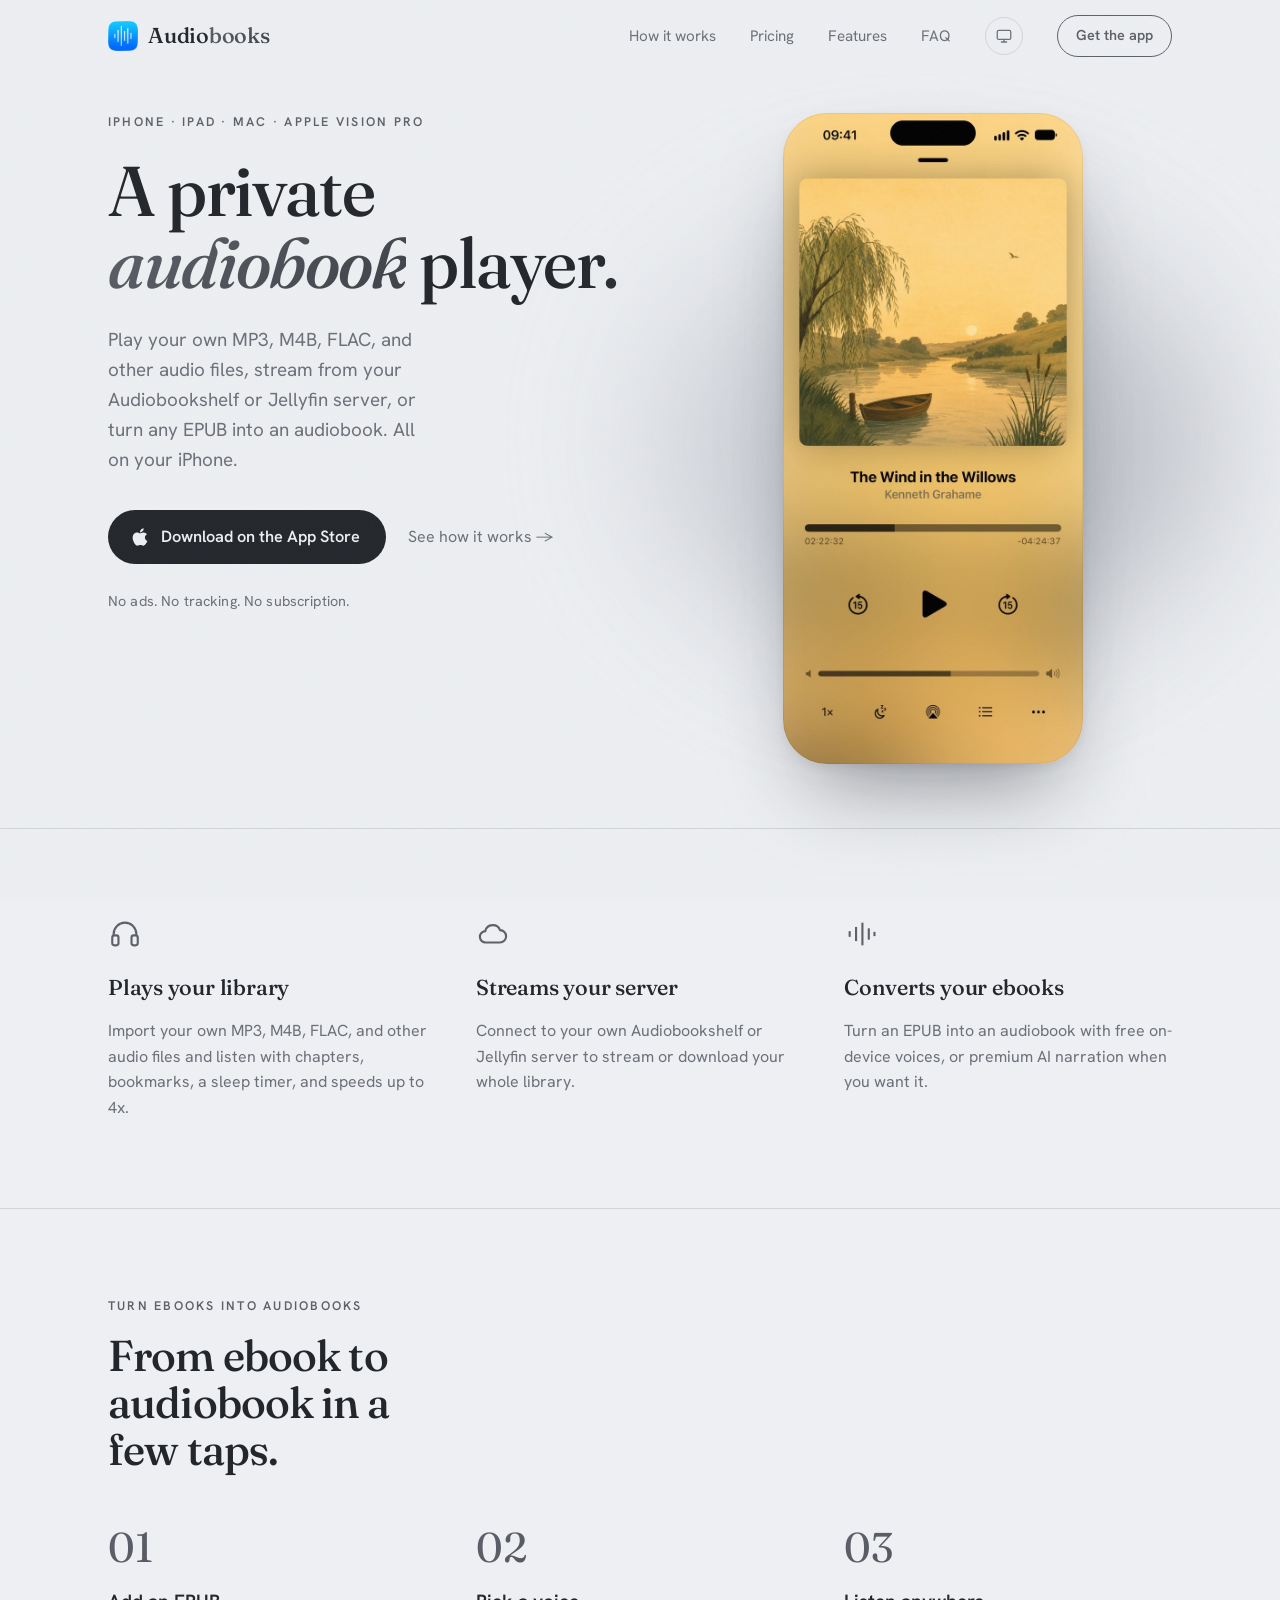
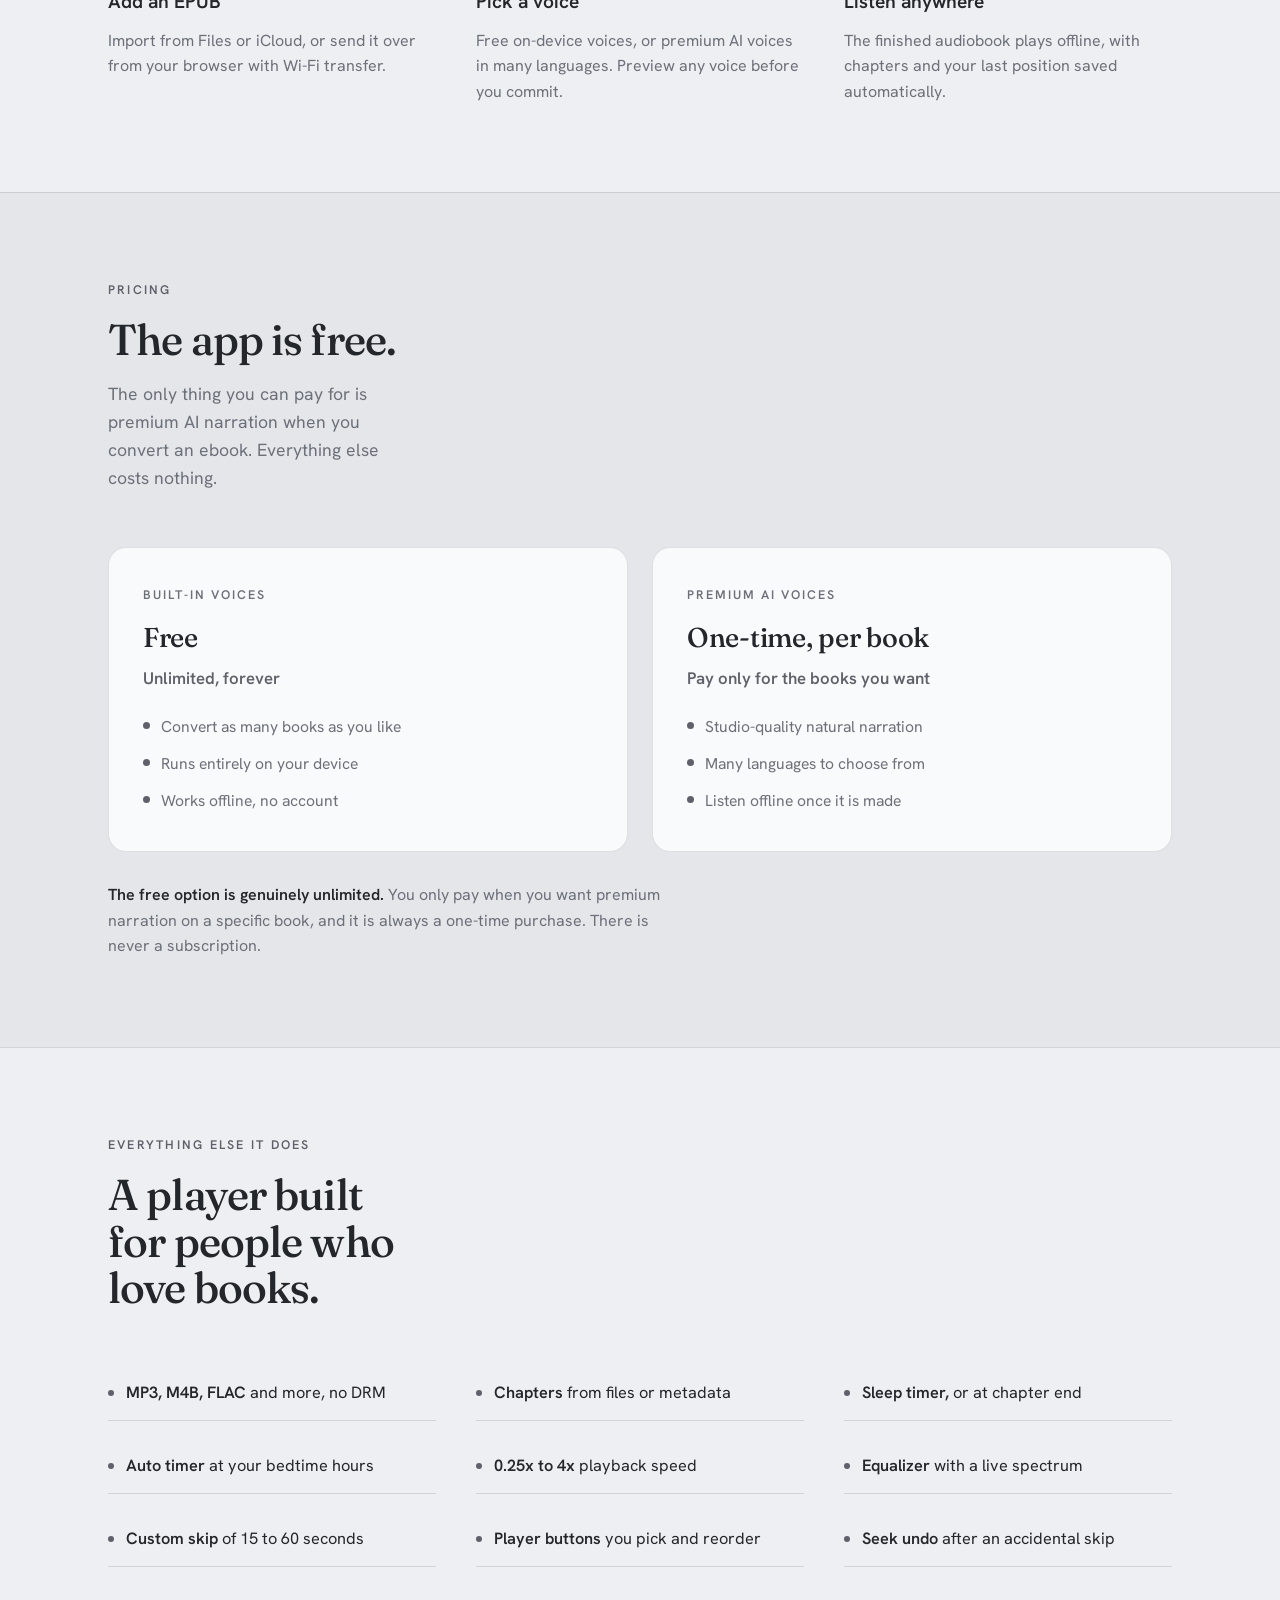
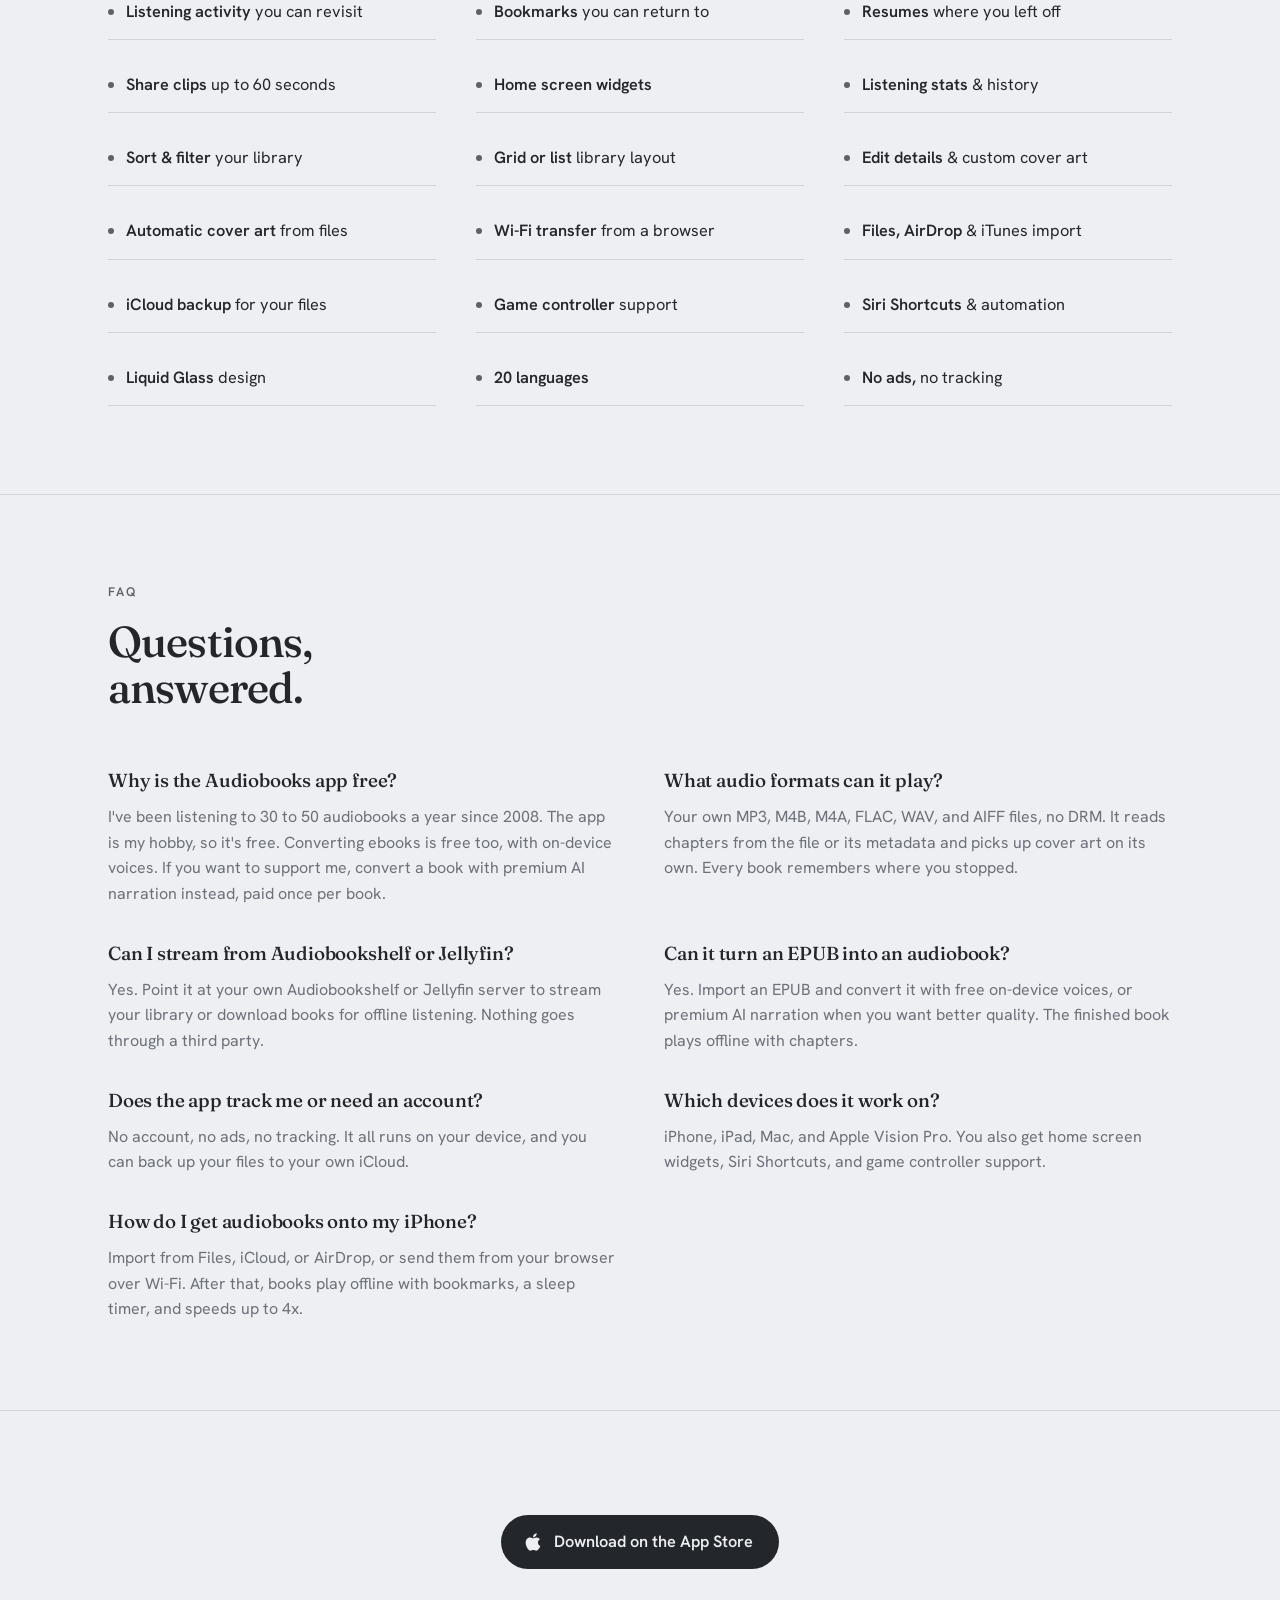
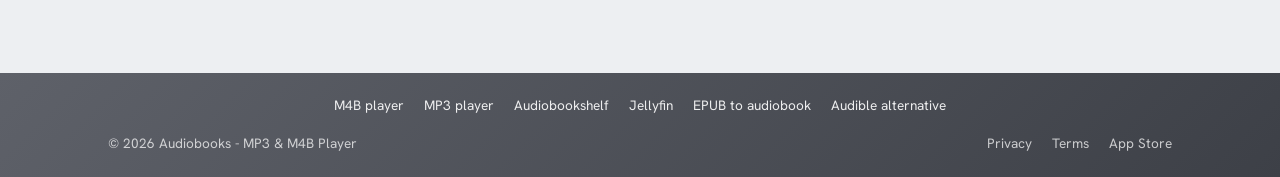
==== commit 5bed32bf: "update player screenshot, og image, formats and features" ====
--- a/index.html
+++ b/index.html
@@ -4,7 +4,7 @@
 <meta charset="UTF-8" />
 <meta name="viewport" content="width=device-width, initial-scale=1.0" />
 <title>Audiobooks: a private audiobook player for iPhone</title>
-<meta name="description" content="A private audiobook player for iPhone. Play your own MP3 and M4B files, stream from Audiobookshelf or Jellyfin, or turn an EPUB into an audiobook. No ads, no tracking, no subscription." />
+<meta name="description" content="A private audiobook player for iPhone. Play your own MP3, M4B, and FLAC files, stream from Audiobookshelf or Jellyfin, or turn an EPUB into an audiobook. No ads, no tracking, no subscription." />
 <link rel="icon" type="image/png" sizes="32x32" href="assets/favicon-32.png" />
 <link rel="icon" type="image/png" sizes="16x16" href="assets/favicon-16.png" />
 <link rel="apple-touch-icon" href="assets/apple-touch-icon.png" />
@@ -15,7 +15,7 @@
 <meta property="og:type" content="website" />
 <meta property="og:site_name" content="Audiobooks" />
 <meta property="og:title" content="Audiobooks: a private audiobook player for iPhone" />
-<meta property="og:description" content="Play your own MP3 and M4B files, stream from Audiobookshelf or Jellyfin, or turn an EPUB into an audiobook. No ads, no tracking, no subscription." />
+<meta property="og:description" content="Play your own MP3, M4B, and FLAC files, stream from Audiobookshelf or Jellyfin, or turn an EPUB into an audiobook. No ads, no tracking, no subscription." />
 <meta property="og:url" content="https://audiobooks.paul-nameless.com/" />
 <meta property="og:image" content="https://audiobooks.paul-nameless.com/assets/og.png" />
 <meta property="og:image:width" content="1200" />
@@ -23,7 +23,7 @@
 <meta property="og:image:alt" content="Audiobooks: a private audiobook player for iPhone, iPad, Mac, and Apple Vision Pro." />
 <meta name="twitter:card" content="summary_large_image" />
 <meta name="twitter:title" content="Audiobooks: a private audiobook player for iPhone" />
-<meta name="twitter:description" content="Play your own MP3 and M4B files, stream from Audiobookshelf or Jellyfin, or turn an EPUB into an audiobook. No ads, no tracking, no subscription." />
+<meta name="twitter:description" content="Play your own MP3, M4B, and FLAC files, stream from Audiobookshelf or Jellyfin, or turn an EPUB into an audiobook. No ads, no tracking, no subscription." />
 <meta name="twitter:image" content="https://audiobooks.paul-nameless.com/assets/og.png" />
 
 <script type="application/ld+json">
@@ -48,7 +48,7 @@
       "name": "Audiobooks: MP3 & M4B Player",
       "operatingSystem": "iOS, iPadOS, macOS, visionOS",
       "applicationCategory": "MultimediaApplication",
-      "description": "A private audiobook player for iPhone. Play your own MP3 and M4B files, stream from Audiobookshelf or Jellyfin, or turn an EPUB into an audiobook. No ads, no tracking, no subscription.",
+      "description": "A private audiobook player for iPhone. Play your own MP3, M4B, and FLAC files, stream from Audiobookshelf or Jellyfin, or turn an EPUB into an audiobook. No ads, no tracking, no subscription.",
       "url": "https://audiobooks.paul-nameless.com/",
       "downloadUrl": "https://apps.apple.com/us/app/audiobooks-mp3-m4b-player/id6471399965",
       "installUrl": "https://apps.apple.com/us/app/audiobooks-mp3-m4b-player/id6471399965",
@@ -68,7 +68,7 @@
         {
           "@type": "Question",
           "name": "What audio formats can it play?",
-          "acceptedAnswer": { "@type": "Answer", "text": "Your own MP3 and M4B files, no DRM. It reads chapters from the file or its metadata and picks up cover art on its own. Every book remembers where you stopped." }
+          "acceptedAnswer": { "@type": "Answer", "text": "Your own MP3, M4B, M4A, FLAC, WAV, and AIFF files, no DRM. It reads chapters from the file or its metadata and picks up cover art on its own. Every book remembers where you stopped." }
         },
         {
           "@type": "Question",
@@ -371,7 +371,7 @@
       <div class="hero-copy">
         <div class="eyebrow reveal d1">iPhone · iPad · Mac · Apple Vision Pro</div>
         <h1 class="reveal d2">A private <em>audiobook</em> player.</h1>
-        <p class="lead reveal d3">Play your own MP3 and M4B files, stream from your Audiobookshelf or Jellyfin server, or turn any EPUB into an audiobook. All on your iPhone.</p>
+        <p class="lead reveal d3">Play your own MP3, M4B, FLAC, and other audio files, stream from your Audiobookshelf or Jellyfin server, or turn any EPUB into an audiobook. All on your iPhone.</p>
         <div class="cta-row reveal d4">
           <a class="btn-store" href="https://apps.apple.com/us/app/audiobooks-mp3-m4b-player/id6471399965">
             <svg viewBox="0 0 384 512" aria-hidden="true"><path d="M318.7 268.7c-.2-36.7 16.4-64.4 50-84.8-18.8-26.9-47.2-41.7-84.7-44.6-35.5-2.8-74.3 20.7-88.5 20.7-15 0-49.4-19.7-76.4-19.7C63.3 141.2 4 184.8 4 273.5q0 39.3 14.4 81.2c12.8 36.7 59 126.7 107.2 125.2 25.2-.6 43-17.9 75.8-17.9 31.8 0 48.3 17.9 76.4 17.9 48.6-.7 90.4-82.5 102.6-119.3-65.2-30.7-61.7-90-61.7-91.9zm-56.6-164.2c27.3-32.4 24.8-61.9 24-72.5-24.1 1.4-52 16.4-67.9 34.9-17.5 19.8-27.8 44.3-25.6 71.9 26.1 2 49.9-11.4 69.5-34.3z"/></svg>
@@ -383,7 +383,7 @@
       </div>
       <div class="phone-stage reveal d5">
         <div class="phone">
-          <img src="assets/screenshot-player.jpg" alt="The Audiobooks player on iPhone showing Alice's Adventures in Wonderland" />
+          <img src="assets/screenshot-player.jpg" alt="The Audiobooks player on iPhone showing The Wind in the Willows" />
         </div>
       </div>
     </div>
@@ -395,7 +395,7 @@
         <div class="pillar">
           <div class="mark"><svg viewBox="0 0 24 24"><path d="M4 13v-1a8 8 0 0 1 16 0v1"/><rect x="3" y="13" width="4.4" height="7" rx="1.6"/><rect x="16.6" y="13" width="4.4" height="7" rx="1.6"/></svg></div>
           <h3>Plays your library</h3>
-          <p>Import your own MP3 and M4B files and listen with chapters, bookmarks, a sleep timer, and speeds up to 4x.</p>
+          <p>Import your own MP3, M4B, FLAC, and other audio files and listen with chapters, bookmarks, a sleep timer, and speeds up to 4x.</p>
         </div>
         <div class="pillar">
           <div class="mark"><svg viewBox="0 0 24 24"><path d="M7 18a4 4 0 0 1-.5-8A5.5 5.5 0 0 1 17 9.3 3.8 3.8 0 0 1 16.8 18H7z"/></svg></div>
@@ -477,19 +477,23 @@
         <h2>A player built for people who love books.</h2>
       </div>
       <div class="features">
-        <div class="feature"><span class="dot"></span><span><b>MP3 &amp; M4B</b> playback, no DRM</span></div>
+        <div class="feature"><span class="dot"></span><span><b>MP3, M4B, FLAC</b> and more, no DRM</span></div>
         <div class="feature"><span class="dot"></span><span><b>Chapters</b> from files or metadata</span></div>
         <div class="feature"><span class="dot"></span><span><b>Sleep timer,</b> or at chapter end</span></div>
         <div class="feature"><span class="dot"></span><span><b>Auto timer</b> at your bedtime hours</span></div>
         <div class="feature"><span class="dot"></span><span><b>0.25x to 4x</b> playback speed</span></div>
+        <div class="feature"><span class="dot"></span><span><b>Equalizer</b> with a live spectrum</span></div>
         <div class="feature"><span class="dot"></span><span><b>Custom skip</b> of 15 to 60 seconds</span></div>
+        <div class="feature"><span class="dot"></span><span><b>Player buttons</b> you pick and reorder</span></div>
         <div class="feature"><span class="dot"></span><span><b>Seek undo</b> after an accidental skip</span></div>
+        <div class="feature"><span class="dot"></span><span><b>Listening activity</b> you can revisit</span></div>
         <div class="feature"><span class="dot"></span><span><b>Bookmarks</b> you can return to</span></div>
         <div class="feature"><span class="dot"></span><span><b>Resumes</b> where you left off</span></div>
         <div class="feature"><span class="dot"></span><span><b>Share clips</b> up to 60 seconds</span></div>
         <div class="feature"><span class="dot"></span><span><b>Home screen widgets</b></span></div>
         <div class="feature"><span class="dot"></span><span><b>Listening stats</b> &amp; history</span></div>
         <div class="feature"><span class="dot"></span><span><b>Sort &amp; filter</b> your library</span></div>
+        <div class="feature"><span class="dot"></span><span><b>Grid or list</b> library layout</span></div>
         <div class="feature"><span class="dot"></span><span><b>Edit details</b> &amp; custom cover art</span></div>
         <div class="feature"><span class="dot"></span><span><b>Automatic cover art</b> from files</span></div>
         <div class="feature"><span class="dot"></span><span><b>Wi-Fi transfer</b> from a browser</span></div>
@@ -517,7 +521,7 @@
         </div>
         <div class="faq-item">
           <h3>What audio formats can it play?</h3>
-          <p>Your own MP3 and M4B files, no DRM. It reads chapters from the file or its metadata and picks up cover art on its own. Every book remembers where you stopped.</p>
+          <p>Your own MP3, M4B, M4A, FLAC, WAV, and AIFF files, no DRM. It reads chapters from the file or its metadata and picks up cover art on its own. Every book remembers where you stopped.</p>
         </div>
         <div class="faq-item">
           <h3>Can I stream from Audiobookshelf or Jellyfin?</h3>
